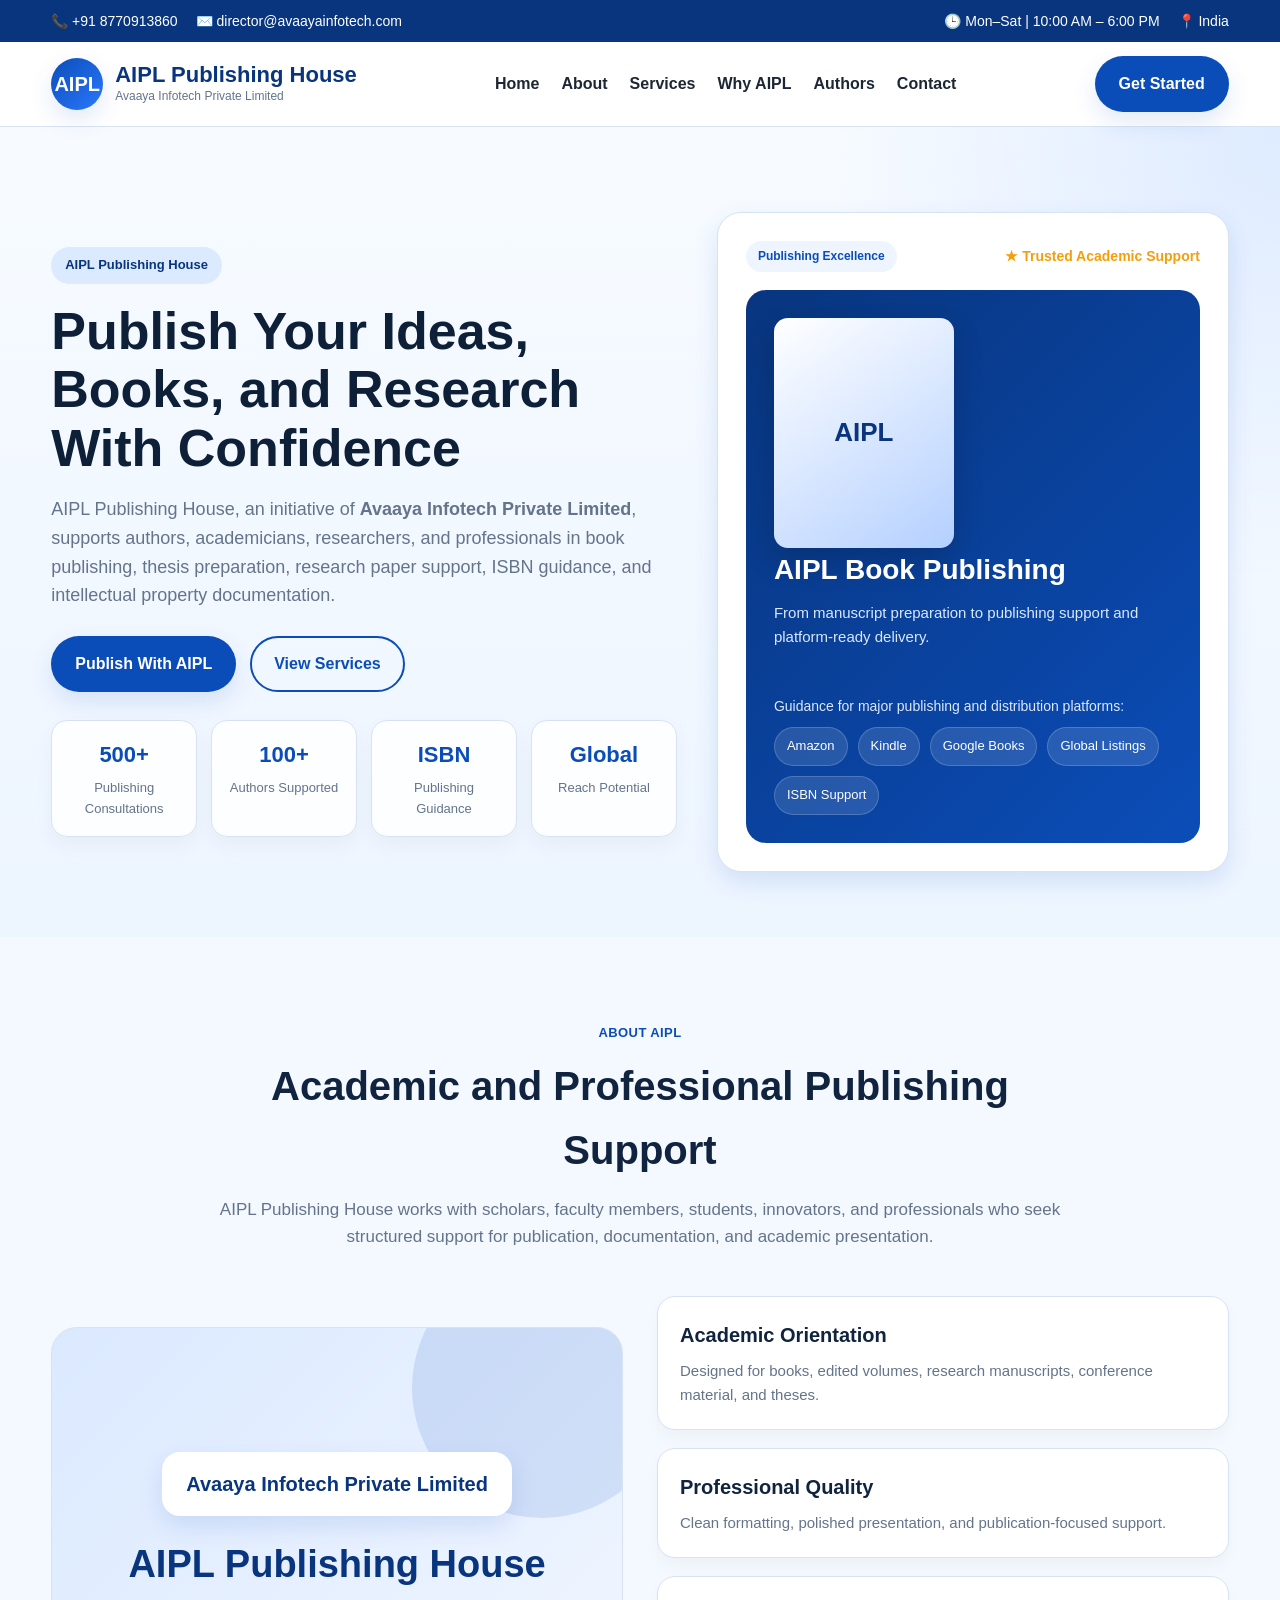
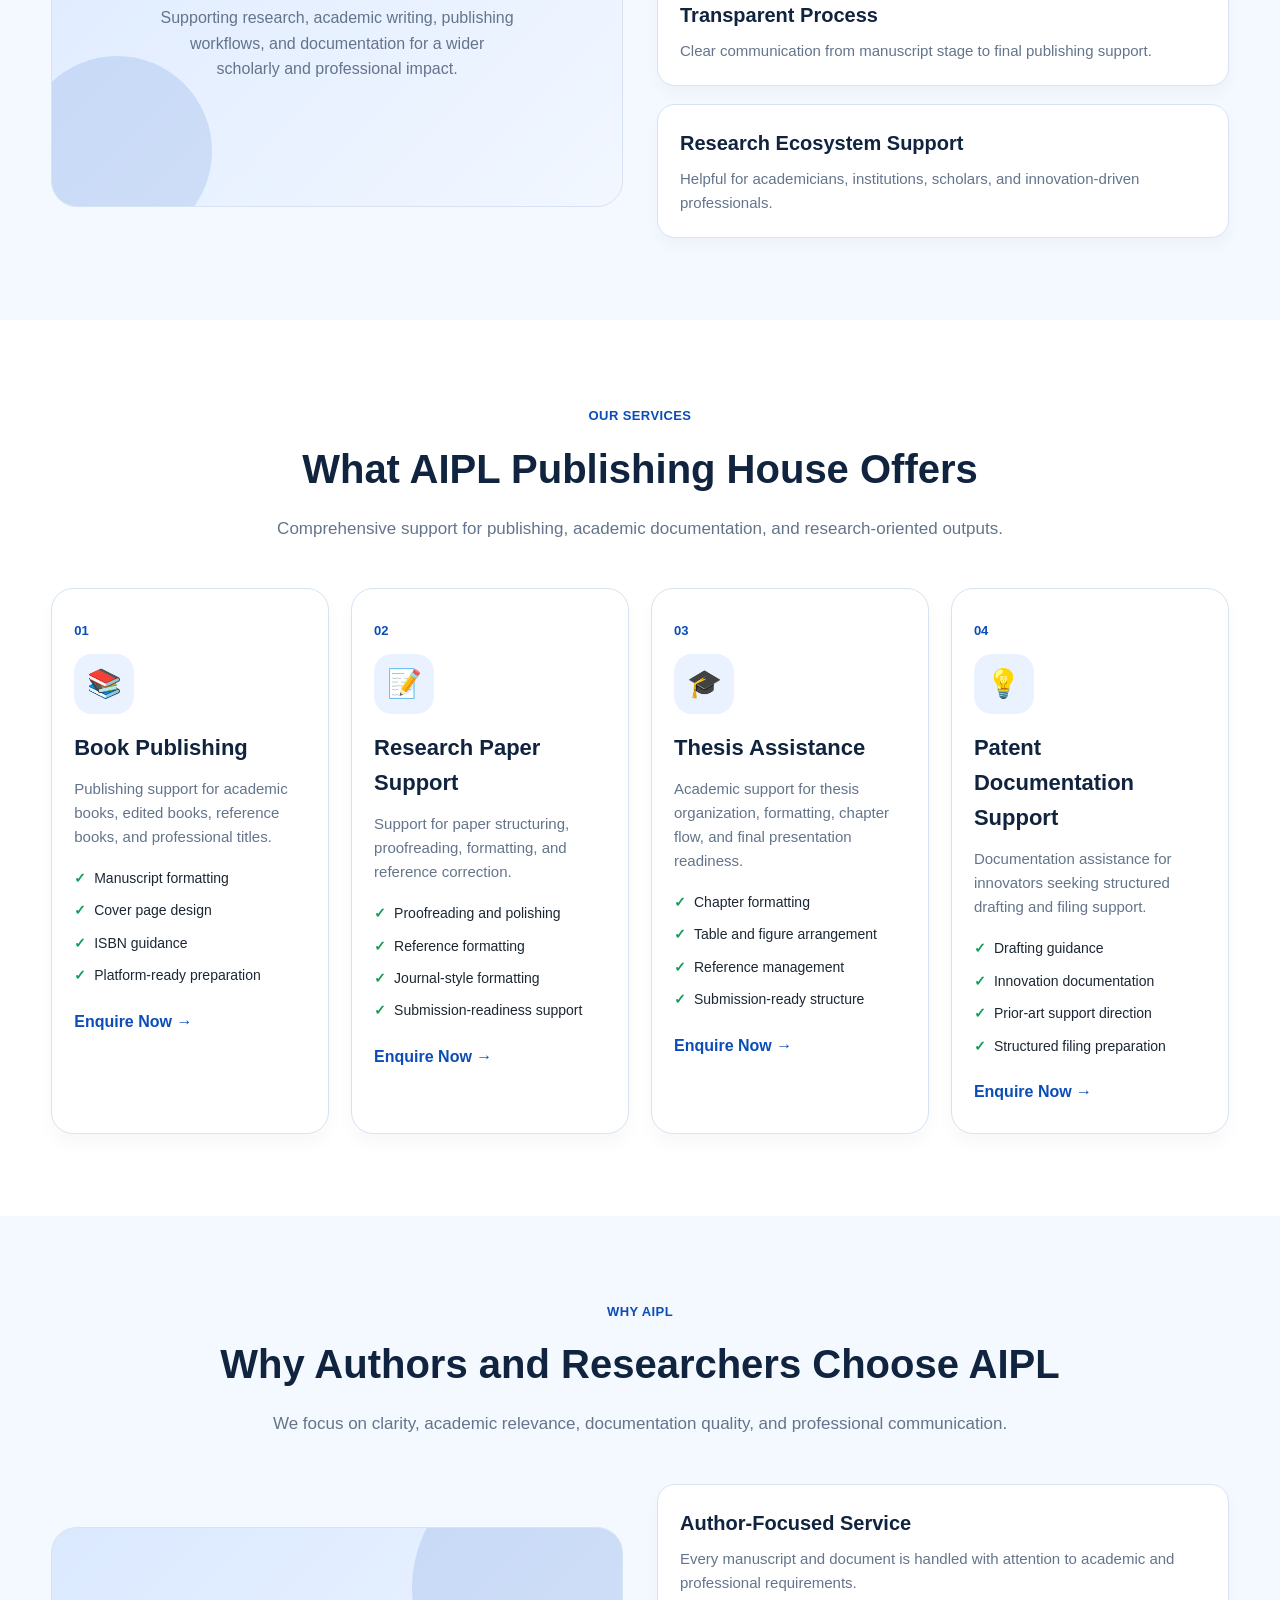
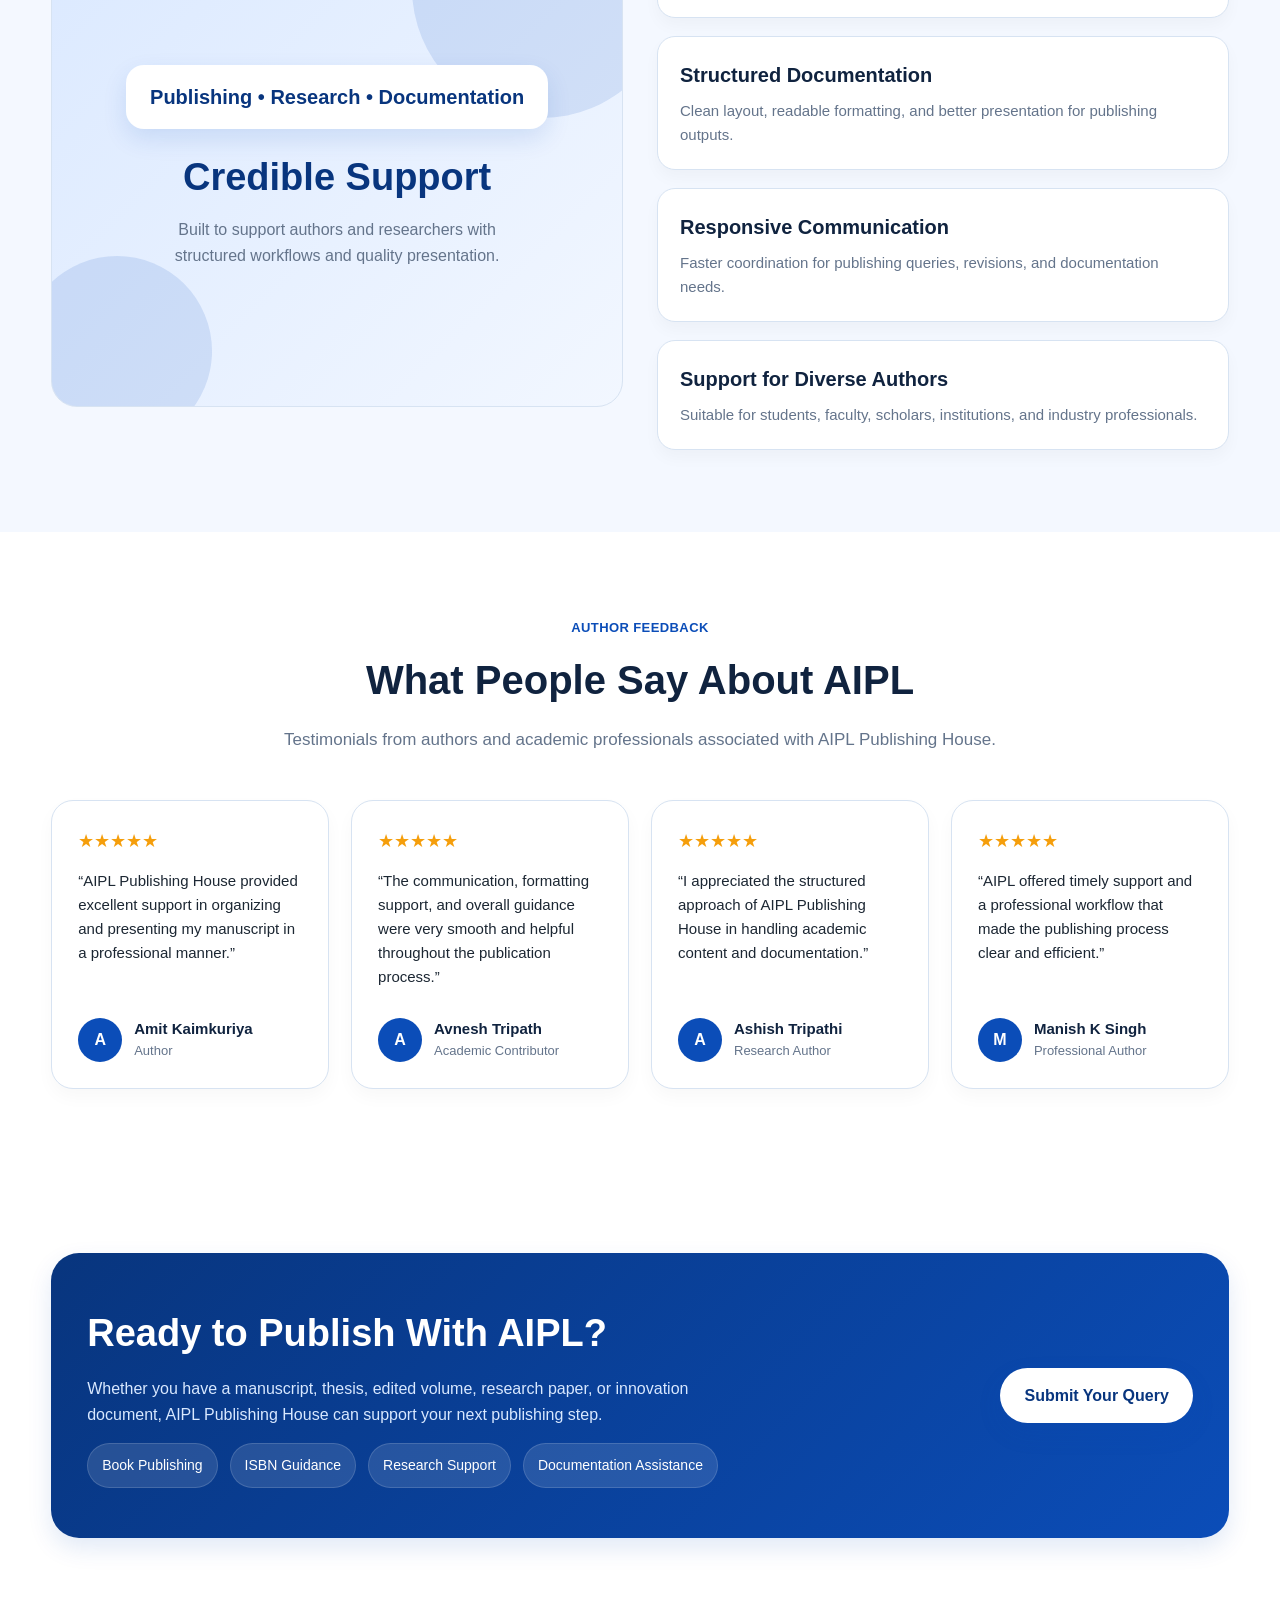
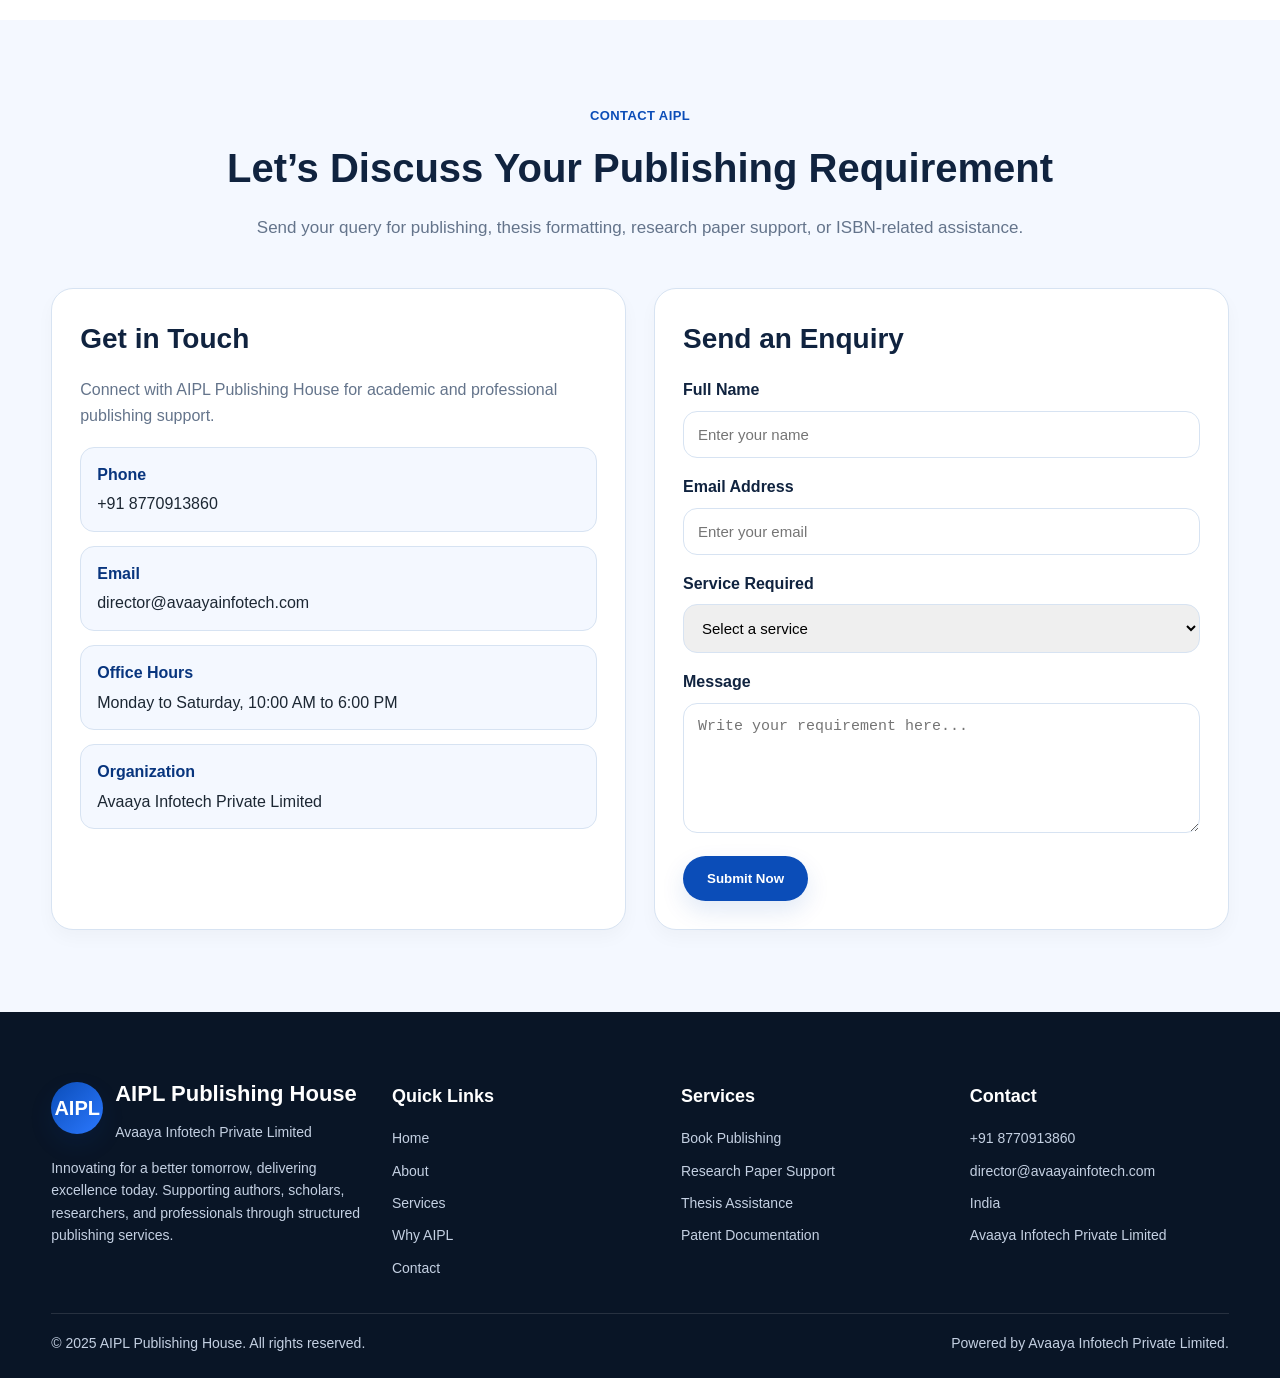
==== aipl/index.html @ 6aed9bee "Update index.html" ====
<!DOCTYPE html>
<html lang="en">
<head>
  <meta charset="UTF-8" />
  <meta name="viewport" content="width=device-width, initial-scale=1.0" />
  <title>AIPL Publishing House | Avaaya Infotech Private Limited</title>
  <meta name="description" content="AIPL Publishing House by Avaaya Infotech Private Limited - Book publishing, research paper support, thesis assistance, ISBN guidance, and patent documentation services." />
  <style>
    :root {
      --primary: #0b4db8;
      --primary-dark: #08357e;
      --secondary: #f4f8ff;
      --accent: #f7b500;
      --text: #1c2733;
      --muted: #64748b;
      --white: #ffffff;
      --border: #d7e3f2;
      --success: #0f9d58;
      --shadow: 0 10px 25px rgba(11, 77, 184, 0.12);
      --radius: 18px;
      --max-width: 1200px;
    }

    * {
      margin: 0;
      padding: 0;
      box-sizing: border-box;
    }

    html {
      scroll-behavior: smooth;
    }

    body {
      font-family: Arial, Helvetica, sans-serif;
      color: var(--text);
      background: #fff;
      line-height: 1.6;
    }

    a {
      text-decoration: none;
      color: inherit;
    }

    img {
      max-width: 100%;
      display: block;
    }

    .container {
      width: min(92%, var(--max-width));
      margin: 0 auto;
    }

    .topbar {
      background: var(--primary-dark);
      color: var(--white);
      font-size: 14px;
    }

    .topbar .container {
      display: flex;
      justify-content: space-between;
      align-items: center;
      gap: 16px;
      padding: 10px 0;
      flex-wrap: wrap;
    }

    .topbar-left,
    .topbar-right {
      display: flex;
      gap: 18px;
      flex-wrap: wrap;
      align-items: center;
    }

    .navbar {
      position: sticky;
      top: 0;
      z-index: 999;
      background: rgba(255,255,255,0.96);
      backdrop-filter: blur(8px);
      border-bottom: 1px solid var(--border);
    }

    .nav-wrap {
      display: flex;
      align-items: center;
      justify-content: space-between;
      padding: 14px 0;
      gap: 20px;
    }

    .logo {
      display: flex;
      align-items: center;
      gap: 12px;
      min-width: 260px;
    }

    .logo-badge {
      width: 52px;
      height: 52px;
      border-radius: 50%;
      display: grid;
      place-items: center;
      background: linear-gradient(135deg, var(--primary), #2b78ff);
      color: white;
      font-weight: 700;
      font-size: 20px;
      box-shadow: var(--shadow);
    }

    .logo-text h1 {
      font-size: 22px;
      line-height: 1.1;
      color: var(--primary-dark);
    }

    .logo-text p {
      font-size: 12px;
      color: var(--muted);
    }

    .nav-links {
      display: flex;
      gap: 22px;
      align-items: center;
      list-style: none;
    }

    .nav-links a {
      color: var(--text);
      font-weight: 600;
      transition: 0.25s ease;
    }

    .nav-links a:hover {
      color: var(--primary);
    }

    .btn {
      display: inline-block;
      padding: 13px 22px;
      border-radius: 999px;
      font-weight: 700;
      transition: 0.3s ease;
      border: 2px solid transparent;
      cursor: pointer;
    }

    .btn-primary {
      background: var(--primary);
      color: var(--white);
      box-shadow: var(--shadow);
    }

    .btn-primary:hover {
      background: var(--primary-dark);
      transform: translateY(-2px);
    }

    .btn-outline {
      border-color: var(--primary);
      color: var(--primary);
      background: transparent;
    }

    .btn-outline:hover {
      background: var(--primary);
      color: var(--white);
    }

    .menu-toggle {
      display: none;
      background: var(--primary);
      color: white;
      border: none;
      padding: 10px 14px;
      border-radius: 10px;
      cursor: pointer;
      font-size: 18px;
    }

    .hero {
      background:
        radial-gradient(circle at top right, rgba(43,120,255,0.12), transparent 30%),
        linear-gradient(180deg, #f7fbff 0%, #edf5ff 100%);
      padding: 85px 0 65px;
    }

    .hero-grid {
      display: grid;
      grid-template-columns: 1.1fr 0.9fr;
      gap: 40px;
      align-items: center;
    }

    .eyebrow {
      display: inline-block;
      background: #dceaff;
      color: var(--primary-dark);
      padding: 8px 14px;
      border-radius: 999px;
      font-size: 13px;
      font-weight: 700;
      margin-bottom: 18px;
    }

    .hero h2 {
      font-size: 52px;
      line-height: 1.12;
      margin-bottom: 18px;
      color: #0e1f38;
    }

    .hero p {
      font-size: 18px;
      color: var(--muted);
      margin-bottom: 26px;
      max-width: 680px;
    }

    .hero-actions {
      display: flex;
      gap: 14px;
      flex-wrap: wrap;
      margin-bottom: 28px;
    }

    .hero-mini-stats {
      display: grid;
      grid-template-columns: repeat(4, 1fr);
      gap: 14px;
      margin-top: 18px;
    }

    .mini-stat {
      background: rgba(255,255,255,0.9);
      border: 1px solid var(--border);
      border-radius: 16px;
      padding: 16px;
      text-align: center;
      box-shadow: 0 8px 20px rgba(0,0,0,0.04);
    }

    .mini-stat h3 {
      color: var(--primary);
      font-size: 22px;
      margin-bottom: 6px;
    }

    .mini-stat p {
      margin: 0;
      font-size: 13px;
      color: var(--muted);
    }

    .hero-card {
      background: white;
      border-radius: 24px;
      padding: 28px;
      box-shadow: var(--shadow);
      border: 1px solid var(--border);
    }

    .hero-card-top {
      display: flex;
      justify-content: space-between;
      align-items: center;
      margin-bottom: 18px;
      gap: 10px;
      flex-wrap: wrap;
    }

    .tag {
      background: #eef5ff;
      color: var(--primary);
      padding: 6px 12px;
      border-radius: 999px;
      font-size: 12px;
      font-weight: 700;
    }

    .rating {
      color: #f59e0b;
      font-weight: 700;
      font-size: 14px;
    }

    .book-showcase {
      background: linear-gradient(135deg, var(--primary-dark), var(--primary));
      border-radius: 20px;
      padding: 28px;
      color: white;
      min-height: 320px;
      display: flex;
      flex-direction: column;
      justify-content: space-between;
    }

    .book-cover {
      width: 180px;
      height: 230px;
      border-radius: 14px;
      background: linear-gradient(145deg, #ffffff, #b4d0ff);
      box-shadow: 0 14px 30px rgba(0,0,0,0.18);
      display: flex;
      align-items: center;
      justify-content: center;
      color: var(--primary-dark);
      font-size: 26px;
      font-weight: bold;
    }

    .distribution {
      margin-top: 20px;
    }

    .distribution p {
      color: #d9e8ff;
      margin-bottom: 10px;
      font-size: 14px;
    }

    .platforms {
      display: flex;
      gap: 10px;
      flex-wrap: wrap;
    }

    .platforms span {
      background: rgba(255,255,255,0.12);
      border: 1px solid rgba(255,255,255,0.18);
      padding: 8px 12px;
      border-radius: 999px;
      font-size: 13px;
    }

    .section {
      padding: 82px 0;
    }

    .section-light {
      background: var(--secondary);
    }

    .section-heading {
      text-align: center;
      max-width: 850px;
      margin: 0 auto 46px;
    }

    .section-heading span {
      display: inline-block;
      color: var(--primary);
      font-weight: 700;
      letter-spacing: 0.4px;
      margin-bottom: 10px;
      text-transform: uppercase;
      font-size: 13px;
    }

    .section-heading h2 {
      font-size: 40px;
      margin-bottom: 14px;
      color: #10233f;
    }

    .section-heading p {
      color: var(--muted);
      font-size: 17px;
    }

    .services-grid {
      display: grid;
      grid-template-columns: repeat(4, 1fr);
      gap: 22px;
    }

    .service-card {
      background: white;
      border: 1px solid var(--border);
      border-radius: 22px;
      padding: 28px 22px;
      transition: 0.3s ease;
      box-shadow: 0 10px 18px rgba(0, 0, 0, 0.03);
    }

    .service-card:hover {
      transform: translateY(-6px);
      box-shadow: var(--shadow);
    }

    .service-no {
      color: var(--primary);
      font-size: 13px;
      font-weight: 700;
      margin-bottom: 12px;
      display: inline-block;
    }

    .service-icon {
      width: 60px;
      height: 60px;
      border-radius: 18px;
      background: #eaf2ff;
      display: grid;
      place-items: center;
      font-size: 28px;
      margin-bottom: 16px;
    }

    .service-card h3 {
      font-size: 22px;
      margin-bottom: 12px;
      color: #10233f;
    }

    .service-card p {
      color: var(--muted);
      font-size: 15px;
      margin-bottom: 18px;
    }

    .service-list {
      list-style: none;
      margin-bottom: 22px;
    }

    .service-list li {
      padding-left: 20px;
      position: relative;
      margin-bottom: 10px;
      color: var(--text);
      font-size: 14px;
    }

    .service-list li::before {
      content: "✓";
      position: absolute;
      left: 0;
      color: var(--success);
      font-weight: 700;
    }

    .learn-link {
      color: var(--primary);
      font-weight: 700;
    }

    .why-grid {
      display: grid;
      grid-template-columns: 1fr 1fr;
      gap: 34px;
      align-items: center;
    }

    .image-panel {
      background: linear-gradient(135deg, #dbe9ff, #f2f7ff);
      border-radius: 26px;
      min-height: 480px;
      position: relative;
      overflow: hidden;
      border: 1px solid var(--border);
    }

    .image-panel::before,
    .image-panel::after {
      content: "";
      position: absolute;
      border-radius: 50%;
      background: rgba(11, 77, 184, 0.12);
    }

    .image-panel::before {
      width: 260px;
      height: 260px;
      top: -70px;
      right: -50px;
    }

    .image-panel::after {
      width: 190px;
      height: 190px;
      bottom: -40px;
      left: -30px;
    }

    .image-panel-content {
      position: absolute;
      inset: 0;
      display: flex;
      flex-direction: column;
      justify-content: center;
      align-items: center;
      padding: 40px;
      text-align: center;
    }

    .image-panel-content .badge-big {
      background: white;
      padding: 16px 24px;
      border-radius: 18px;
      box-shadow: var(--shadow);
      margin-bottom: 18px;
      color: var(--primary-dark);
      font-weight: 700;
      font-size: 20px;
    }

    .image-panel-content h3 {
      font-size: 38px;
      color: var(--primary-dark);
      margin-bottom: 10px;
    }

    .image-panel-content p {
      color: var(--muted);
      max-width: 360px;
    }

    .why-points {
      display: grid;
      gap: 18px;
    }

    .why-item {
      background: white;
      border-radius: 18px;
      border: 1px solid var(--border);
      padding: 22px;
      box-shadow: 0 8px 16px rgba(0,0,0,0.03);
    }

    .why-item h4 {
      font-size: 20px;
      margin-bottom: 8px;
      color: #10233f;
    }

    .why-item p {
      color: var(--muted);
      font-size: 15px;
    }

    .testimonials-grid {
      display: grid;
      grid-template-columns: repeat(4, 1fr);
      gap: 22px;
    }

    .testimonial {
      background: white;
      border-radius: 22px;
      border: 1px solid var(--border);
      padding: 26px;
      box-shadow: 0 8px 18px rgba(0,0,0,0.03);
    }

    .stars {
      color: #f59e0b;
      font-size: 18px;
      margin-bottom: 14px;
    }

    .testimonial blockquote {
      font-size: 15px;
      color: var(--text);
      margin-bottom: 18px;
      min-height: 130px;
    }

    .author {
      display: flex;
      align-items: center;
      gap: 12px;
    }

    .author-badge {
      width: 44px;
      height: 44px;
      border-radius: 50%;
      background: var(--primary);
      color: white;
      display: grid;
      place-items: center;
      font-weight: 700;
    }

    .author-info h5 {
      font-size: 15px;
      color: #10233f;
    }

    .author-info p {
      font-size: 13px;
      color: var(--muted);
    }

    .cta {
      background: linear-gradient(135deg, var(--primary-dark), var(--primary));
      color: white;
      border-radius: 28px;
      padding: 50px 36px;
      display: flex;
      justify-content: space-between;
      align-items: center;
      gap: 28px;
      flex-wrap: wrap;
      box-shadow: var(--shadow);
    }

    .cta h2 {
      font-size: 38px;
      margin-bottom: 12px;
    }

    .cta p {
      color: #d8e8ff;
      max-width: 680px;
    }

    .cta-checks {
      margin-top: 16px;
      display: flex;
      flex-wrap: wrap;
      gap: 12px;
    }

    .cta-checks span {
      background: rgba(255,255,255,0.12);
      padding: 10px 14px;
      border-radius: 999px;
      border: 1px solid rgba(255,255,255,0.14);
      font-size: 14px;
    }

    .cta .btn-primary {
      background: white;
      color: var(--primary-dark);
    }

    .cta .btn-primary:hover {
      background: #eff5ff;
    }

    .contact-grid {
      display: grid;
      grid-template-columns: 1fr 1fr;
      gap: 28px;
    }

    .contact-card,
    .contact-form {
      background: white;
      border: 1px solid var(--border);
      border-radius: 22px;
      padding: 28px;
      box-shadow: 0 8px 18px rgba(0,0,0,0.03);
    }

    .contact-card h3,
    .contact-form h3 {
      margin-bottom: 16px;
      color: #10233f;
      font-size: 28px;
    }

    .contact-card p {
      color: var(--muted);
      margin-bottom: 18px;
    }

    .contact-list {
      list-style: none;
      display: grid;
      gap: 14px;
    }

    .contact-list li {
      background: var(--secondary);
      border-radius: 14px;
      padding: 14px 16px;
      border: 1px solid var(--border);
    }

    .contact-list strong {
      display: block;
      color: var(--primary-dark);
      margin-bottom: 4px;
    }

    .form-group {
      margin-bottom: 16px;
    }

    .form-group label {
      display: block;
      font-weight: 700;
      margin-bottom: 8px;
      color: #10233f;
    }

    .form-group input,
    .form-group textarea,
    .form-group select {
      width: 100%;
      padding: 14px 14px;
      border-radius: 14px;
      border: 1px solid var(--border);
      font-size: 15px;
      outline: none;
    }

    .form-group input:focus,
    .form-group textarea:focus,
    .form-group select:focus {
      border-color: var(--primary);
      box-shadow: 0 0 0 4px rgba(11,77,184,0.08);
    }

    .form-group textarea {
      min-height: 130px;
      resize: vertical;
    }

    .footer {
      background: #091526;
      color: white;
      padding: 70px 0 24px;
    }

    .footer-grid {
      display: grid;
      grid-template-columns: 1.2fr 1fr 1fr 1fr;
      gap: 30px;
      margin-bottom: 34px;
    }

    .footer h4 {
      margin-bottom: 16px;
      font-size: 18px;
    }

    .footer p,
    .footer li,
    .footer a {
      color: #c4d0e2;
      font-size: 14px;
    }

    .footer ul {
      list-style: none;
      display: grid;
      gap: 10px;
    }

    .footer-brand p {
      margin-top: 14px;
      max-width: 360px;
    }

    .footer-bottom {
      border-top: 1px solid rgba(255,255,255,0.12);
      padding-top: 18px;
      display: flex;
      justify-content: space-between;
      gap: 14px;
      flex-wrap: wrap;
      color: #c4d0e2;
      font-size: 14px;
    }

    @media (max-width: 1100px) {
      .services-grid,
      .testimonials-grid {
        grid-template-columns: repeat(2, 1fr);
      }

      .hero-grid,
      .why-grid,
      .contact-grid,
      .footer-grid {
        grid-template-columns: 1fr;
      }

      .hero h2 {
        font-size: 42px;
      }
    }

    @media (max-width: 850px) {
      .nav-links {
        position: absolute;
        top: 78px;
        left: 0;
        width: 100%;
        background: white;
        border-bottom: 1px solid var(--border);
        flex-direction: column;
        padding: 20px;
        display: none;
      }

      .nav-links.active {
        display: flex;
      }

      .menu-toggle {
        display: block;
      }

      .nav-cta {
        display: none;
      }

      .hero-mini-stats {
        grid-template-columns: repeat(2, 1fr);
      }

      .section-heading h2 {
        font-size: 32px;
      }

      .cta h2 {
        font-size: 30px;
      }
    }

    @media (max-width: 600px) {
      .services-grid,
      .testimonials-grid {
        grid-template-columns: 1fr;
      }

      .hero {
        padding: 60px 0 40px;
      }

      .hero h2 {
        font-size: 34px;
      }

      .hero p {
        font-size: 16px;
      }

      .hero-mini-stats {
        grid-template-columns: 1fr;
      }

      .topbar .container {
        flex-direction: column;
        align-items: flex-start;
      }
    }
  </style>
</head>
<body>

  <div class="topbar">
    <div class="container">
      <div class="topbar-left">
        <span>📞 +91 8770913860</span>
        <span>✉️ director@avaayainfotech.com</span>
      </div>
      <div class="topbar-right">
        <span>🕒 Mon–Sat | 10:00 AM – 6:00 PM</span>
        <span>📍 India</span>
      </div>
    </div>
  </div>

  <header class="navbar">
    <div class="container nav-wrap">
      <a href="#" class="logo">
        <div class="logo-badge">AIPL</div>
        <div class="logo-text">
          <h1>AIPL Publishing House</h1>
          <p>Avaaya Infotech Private Limited</p>
        </div>
      </a>

      <button class="menu-toggle" id="menuToggle">☰</button>

      <nav>
        <ul class="nav-links" id="navLinks">
          <li><a href="#home">Home</a></li>
          <li><a href="#about">About</a></li>
          <li><a href="#services">Services</a></li>
          <li><a href="#why-us">Why AIPL</a></li>
          <li><a href="#testimonials">Authors</a></li>
          <li><a href="#contact">Contact</a></li>
        </ul>
      </nav>

      <div class="nav-cta">
        <a href="#contact" class="btn btn-primary">Get Started</a>
      </div>
    </div>
  </header>

  <section class="hero" id="home">
    <div class="container hero-grid">
      <div>
        <span class="eyebrow">AIPL Publishing House</span>
        <h2>Publish Your Ideas, Books, and Research With Confidence</h2>
        <p>
          AIPL Publishing House, an initiative of <strong>Avaaya Infotech Private Limited</strong>,
          supports authors, academicians, researchers, and professionals in book publishing,
          thesis preparation, research paper support, ISBN guidance, and intellectual property documentation.
        </p>

        <div class="hero-actions">
          <a href="#contact" class="btn btn-primary">Publish With AIPL</a>
          <a href="#services" class="btn btn-outline">View Services</a>
        </div>

        <div class="hero-mini-stats">
          <div class="mini-stat">
            <h3>500+</h3>
            <p>Publishing Consultations</p>
          </div>
          <div class="mini-stat">
            <h3>100+</h3>
            <p>Authors Supported</p>
          </div>
          <div class="mini-stat">
            <h3>ISBN</h3>
            <p>Publishing Guidance</p>
          </div>
          <div class="mini-stat">
            <h3>Global</h3>
            <p>Reach Potential</p>
          </div>
        </div>
      </div>

      <div class="hero-card">
        <div class="hero-card-top">
          <span class="tag">Publishing Excellence</span>
          <span class="rating">★ Trusted Academic Support</span>
        </div>

        <div class="book-showcase">
          <div class="book-cover">AIPL</div>
          <div>
            <h3 style="font-size: 28px; margin-bottom: 8px;">AIPL Book Publishing</h3>
            <p style="color:#d8e8ff; font-size: 15px;">
              From manuscript preparation to publishing support and platform-ready delivery.
            </p>
          </div>

          <div class="distribution">
            <p>Guidance for major publishing and distribution platforms:</p>
            <div class="platforms">
              <span>Amazon</span>
              <span>Kindle</span>
              <span>Google Books</span>
              <span>Global Listings</span>
              <span>ISBN Support</span>
            </div>
          </div>
        </div>
      </div>
    </div>
  </section>

  <section class="section section-light" id="about">
    <div class="container">
      <div class="section-heading">
        <span>About AIPL</span>
        <h2>Academic and Professional Publishing Support</h2>
        <p>
          AIPL Publishing House works with scholars, faculty members, students, innovators,
          and professionals who seek structured support for publication, documentation,
          and academic presentation.
        </p>
      </div>

      <div class="why-grid">
        <div class="image-panel">
          <div class="image-panel-content">
            <div class="badge-big">Avaaya Infotech Private Limited</div>
            <h3>AIPL Publishing House</h3>
            <p>
              Supporting research, academic writing, publishing workflows, and documentation
              for a wider scholarly and professional impact.
            </p>
          </div>
        </div>

        <div class="why-points">
          <div class="why-item">
            <h4>Academic Orientation</h4>
            <p>
              Designed for books, edited volumes, research manuscripts, conference material, and theses.
            </p>
          </div>

          <div class="why-item">
            <h4>Professional Quality</h4>
            <p>
              Clean formatting, polished presentation, and publication-focused support.
            </p>
          </div>

          <div class="why-item">
            <h4>Transparent Process</h4>
            <p>
              Clear communication from manuscript stage to final publishing support.
            </p>
          </div>

          <div class="why-item">
            <h4>Research Ecosystem Support</h4>
            <p>
              Helpful for academicians, institutions, scholars, and innovation-driven professionals.
            </p>
          </div>
        </div>
      </div>
    </div>
  </section>

  <section class="section" id="services">
    <div class="container">
      <div class="section-heading">
        <span>Our Services</span>
        <h2>What AIPL Publishing House Offers</h2>
        <p>
          Comprehensive support for publishing, academic documentation, and research-oriented outputs.
        </p>
      </div>

      <div class="services-grid">
        <div class="service-card">
          <span class="service-no">01</span>
          <div class="service-icon">📚</div>
          <h3>Book Publishing</h3>
          <p>
            Publishing support for academic books, edited books, reference books, and professional titles.
          </p>
          <ul class="service-list">
            <li>Manuscript formatting</li>
            <li>Cover page design</li>
            <li>ISBN guidance</li>
            <li>Platform-ready preparation</li>
          </ul>
          <a href="#contact" class="learn-link">Enquire Now →</a>
        </div>

        <div class="service-card">
          <span class="service-no">02</span>
          <div class="service-icon">📝</div>
          <h3>Research Paper Support</h3>
          <p>
            Support for paper structuring, proofreading, formatting, and reference correction.
          </p>
          <ul class="service-list">
            <li>Proofreading and polishing</li>
            <li>Reference formatting</li>
            <li>Journal-style formatting</li>
            <li>Submission-readiness support</li>
          </ul>
          <a href="#contact" class="learn-link">Enquire Now →</a>
        </div>

        <div class="service-card">
          <span class="service-no">03</span>
          <div class="service-icon">🎓</div>
          <h3>Thesis Assistance</h3>
          <p>
            Academic support for thesis organization, formatting, chapter flow, and final presentation readiness.
          </p>
          <ul class="service-list">
            <li>Chapter formatting</li>
            <li>Table and figure arrangement</li>
            <li>Reference management</li>
            <li>Submission-ready structure</li>
          </ul>
          <a href="#contact" class="learn-link">Enquire Now →</a>
        </div>

        <div class="service-card">
          <span class="service-no">04</span>
          <div class="service-icon">💡</div>
          <h3>Patent Documentation Support</h3>
          <p>
            Documentation assistance for innovators seeking structured drafting and filing support.
          </p>
          <ul class="service-list">
            <li>Drafting guidance</li>
            <li>Innovation documentation</li>
            <li>Prior-art support direction</li>
            <li>Structured filing preparation</li>
          </ul>
          <a href="#contact" class="learn-link">Enquire Now →</a>
        </div>
      </div>
    </div>
  </section>

  <section class="section section-light" id="why-us">
    <div class="container">
      <div class="section-heading">
        <span>Why AIPL</span>
        <h2>Why Authors and Researchers Choose AIPL</h2>
        <p>
          We focus on clarity, academic relevance, documentation quality, and professional communication.
        </p>
      </div>

      <div class="why-grid">
        <div class="image-panel">
          <div class="image-panel-content">
            <div class="badge-big">Publishing • Research • Documentation</div>
            <h3>Credible Support</h3>
            <p>
              Built to support authors and researchers with structured workflows and quality presentation.
            </p>
          </div>
        </div>

        <div class="why-points">
          <div class="why-item">
            <h4>Author-Focused Service</h4>
            <p>
              Every manuscript and document is handled with attention to academic and professional requirements.
            </p>
          </div>

          <div class="why-item">
            <h4>Structured Documentation</h4>
            <p>
              Clean layout, readable formatting, and better presentation for publishing outputs.
            </p>
          </div>

          <div class="why-item">
            <h4>Responsive Communication</h4>
            <p>
              Faster coordination for publishing queries, revisions, and documentation needs.
            </p>
          </div>

          <div class="why-item">
            <h4>Support for Diverse Authors</h4>
            <p>
              Suitable for students, faculty, scholars, institutions, and industry professionals.
            </p>
          </div>
        </div>
      </div>
    </div>
  </section>

  <section class="section" id="testimonials">
    <div class="container">
      <div class="section-heading">
        <span>Author Feedback</span>
        <h2>What People Say About AIPL</h2>
        <p>
          Testimonials from authors and academic professionals associated with AIPL Publishing House.
        </p>
      </div>

      <div class="testimonials-grid">
        <div class="testimonial">
          <div class="stars">★★★★★</div>
          <blockquote>
            “AIPL Publishing House provided excellent support in organizing and presenting my manuscript in a professional manner.”
          </blockquote>
          <div class="author">
            <div class="author-badge">A</div>
            <div class="author-info">
              <h5>Amit Kaimkuriya</h5>
              <p>Author</p>
            </div>
          </div>
        </div>

        <div class="testimonial">
          <div class="stars">★★★★★</div>
          <blockquote>
            “The communication, formatting support, and overall guidance were very smooth and helpful throughout the publication process.”
          </blockquote>
          <div class="author">
            <div class="author-badge">A</div>
            <div class="author-info">
              <h5>Avnesh Tripath</h5>
              <p>Academic Contributor</p>
            </div>
          </div>
        </div>

        <div class="testimonial">
          <div class="stars">★★★★★</div>
          <blockquote>
            “I appreciated the structured approach of AIPL Publishing House in handling academic content and documentation.”
          </blockquote>
          <div class="author">
            <div class="author-badge">A</div>
            <div class="author-info">
              <h5>Ashish Tripathi</h5>
              <p>Research Author</p>
            </div>
          </div>
        </div>

        <div class="testimonial">
          <div class="stars">★★★★★</div>
          <blockquote>
            “AIPL offered timely support and a professional workflow that made the publishing process clear and efficient.”
          </blockquote>
          <div class="author">
            <div class="author-badge">M</div>
            <div class="author-info">
              <h5>Manish K Singh</h5>
              <p>Professional Author</p>
            </div>
          </div>
        </div>
      </div>
    </div>
  </section>

  <section class="section">
    <div class="container">
      <div class="cta">
        <div>
          <h2>Ready to Publish With AIPL?</h2>
          <p>
            Whether you have a manuscript, thesis, edited volume, research paper, or innovation document,
            AIPL Publishing House can support your next publishing step.
          </p>
          <div class="cta-checks">
            <span>Book Publishing</span>
            <span>ISBN Guidance</span>
            <span>Research Support</span>
            <span>Documentation Assistance</span>
          </div>
        </div>
        <div>
          <a href="#contact" class="btn btn-primary">Submit Your Query</a>
        </div>
      </div>
    </div>
  </section>

  <section class="section section-light" id="contact">
    <div class="container">
      <div class="section-heading">
        <span>Contact AIPL</span>
        <h2>Let’s Discuss Your Publishing Requirement</h2>
        <p>
          Send your query for publishing, thesis formatting, research paper support, or ISBN-related assistance.
        </p>
      </div>

      <div class="contact-grid">
        <div class="contact-card">
          <h3>Get in Touch</h3>
          <p>
            Connect with AIPL Publishing House for academic and professional publishing support.
          </p>

          <ul class="contact-list">
            <li>
              <strong>Phone</strong>
              +91 8770913860
            </li>
            <li>
              <strong>Email</strong>
              director@avaayainfotech.com
            </li>
            <li>
              <strong>Office Hours</strong>
              Monday to Saturday, 10:00 AM to 6:00 PM
            </li>
            <li>
              <strong>Organization</strong>
              Avaaya Infotech Private Limited
            </li>
          </ul>
        </div>

        <form class="contact-form" action="https://formsubmit.co/avaayainfotechprivatelimited@gmail.com" method="POST">
          <input type="hidden" name="_subject" value="New AIPL Enquiry">
<input type="hidden" name="_captcha" value="false">
<input type="hidden" name="_template" value="table">
          <h3>Send an Enquiry</h3>

          <div class="form-group">
            <label for="name">Full Name</label>
            <input type="text" id="name" name="name" placeholder="Enter your name" required />
          </div>

          <div class="form-group">
            <label for="email">Email Address</label>
           <input type="email" id="email" name="email" placeholder="Enter your email" required />
          </div>

          <div class="form-group">
            <label for="service">Service Required</label>
           <select id="service" name="service" required>
              <option value="">Select a service</option>
              <option>Book Publishing</option>
              <option>Research Paper Support</option>
              <option>Thesis Assistance</option>
              <option>Patent Documentation Support</option>
              <option>ISBN Guidance</option>
            </select>
          </div>

          <div class="form-group">
            <label for="message">Message</label>
           <textarea id="message" name="message" placeholder="Write your requirement here..." required></textarea>
          </div>

          <button type="submit" class="btn btn-primary">Submit Now</button>
        </form>
      </div>
    </div>
  </section>

  <footer class="footer">
    <div class="container">
      <div class="footer-grid">
        <div class="footer-brand">
          <div class="logo" style="align-items:flex-start;">
            <div class="logo-badge">AIPL</div>
            <div class="logo-text">
              <h1 style="color:white;">AIPL Publishing House</h1>
              <p style="color:#c4d0e2;">Avaaya Infotech Private Limited</p>
            </div>
          </div>
          <p>
            Innovating for a better tomorrow, delivering excellence today.
            Supporting authors, scholars, researchers, and professionals through structured publishing services.
          </p>
        </div>

        <div>
          <h4>Quick Links</h4>
          <ul>
            <li><a href="#home">Home</a></li>
            <li><a href="#about">About</a></li>
            <li><a href="#services">Services</a></li>
            <li><a href="#why-us">Why AIPL</a></li>
            <li><a href="#contact">Contact</a></li>
          </ul>
        </div>

        <div>
          <h4>Services</h4>
          <ul>
            <li><a href="#services">Book Publishing</a></li>
            <li><a href="#services">Research Paper Support</a></li>
            <li><a href="#services">Thesis Assistance</a></li>
            <li><a href="#services">Patent Documentation</a></li>
          </ul>
        </div>

        <div>
          <h4>Contact</h4>
          <ul>
            <li>+91 8770913860</li>
            <li>director@avaayainfotech.com</li>
            <li>India</li>
            <li>Avaaya Infotech Private Limited</li>
          </ul>
        </div>
      </div>

      <div class="footer-bottom">
        <span>© 2025 AIPL Publishing House. All rights reserved.</span>
        <span>Powered by Avaaya Infotech Private Limited.</span>
      </div>
    </div>
  </footer>

  <script>
    const menuToggle = document.getElementById("menuToggle");
    const navLinks = document.getElementById("navLinks");

    menuToggle.addEventListener("click", function () {
      navLinks.classList.toggle("active");
    });

    document.querySelectorAll(".nav-links a").forEach(link => {
      link.addEventListener("click", () => navLinks.classList.remove("active"));
    });
  </script>
</body>
</html>
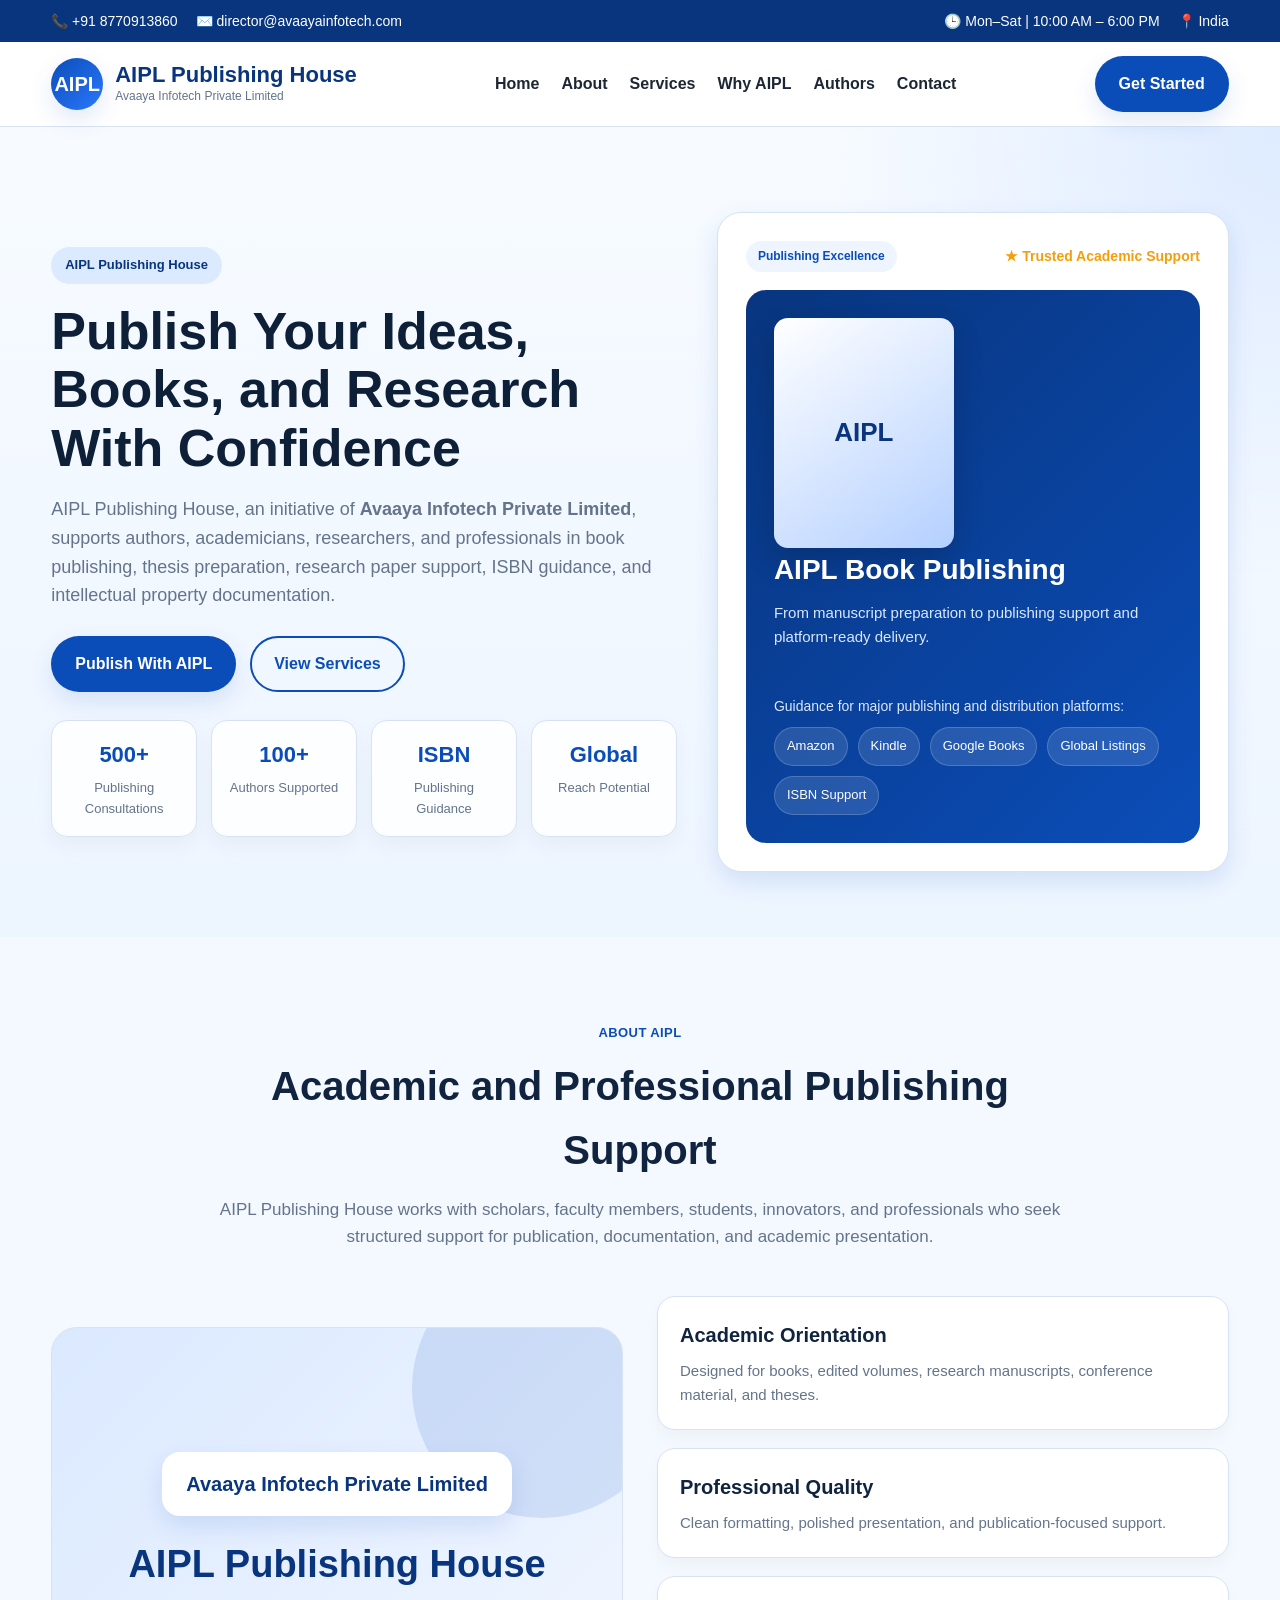
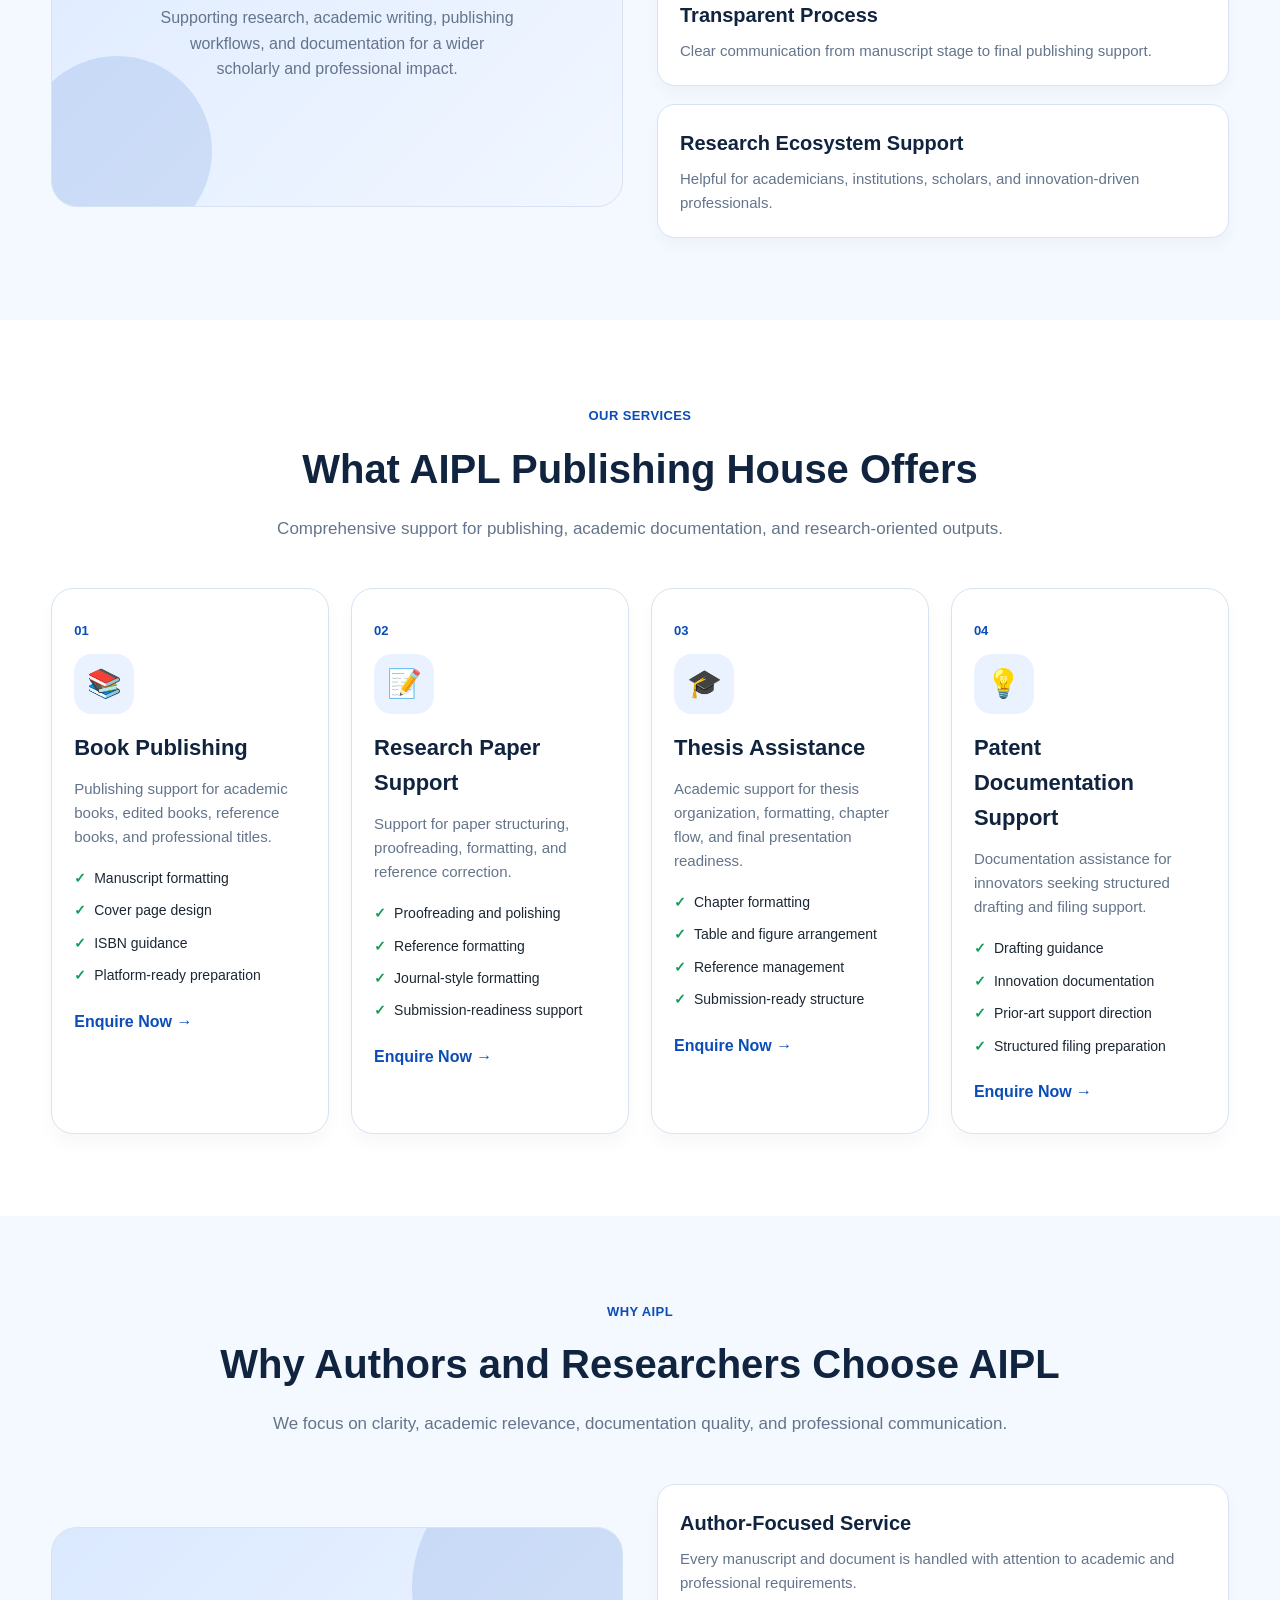
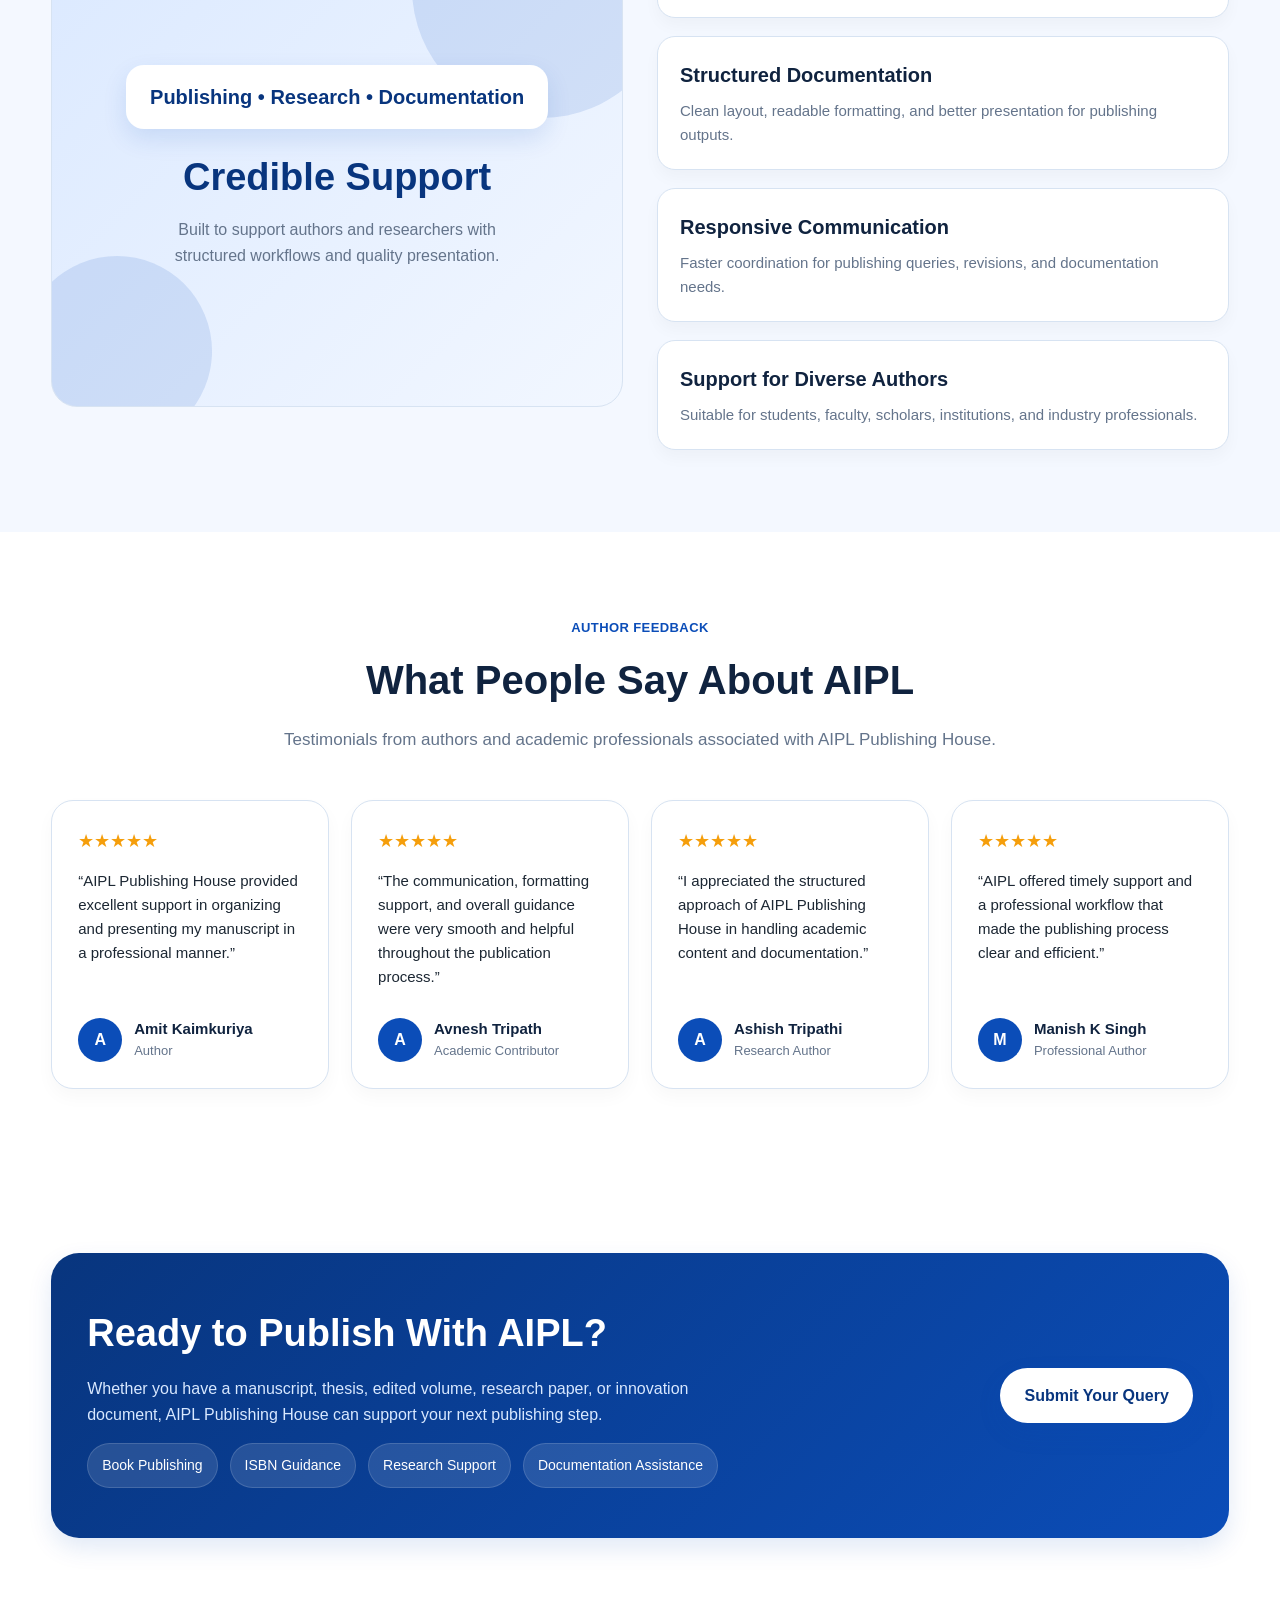
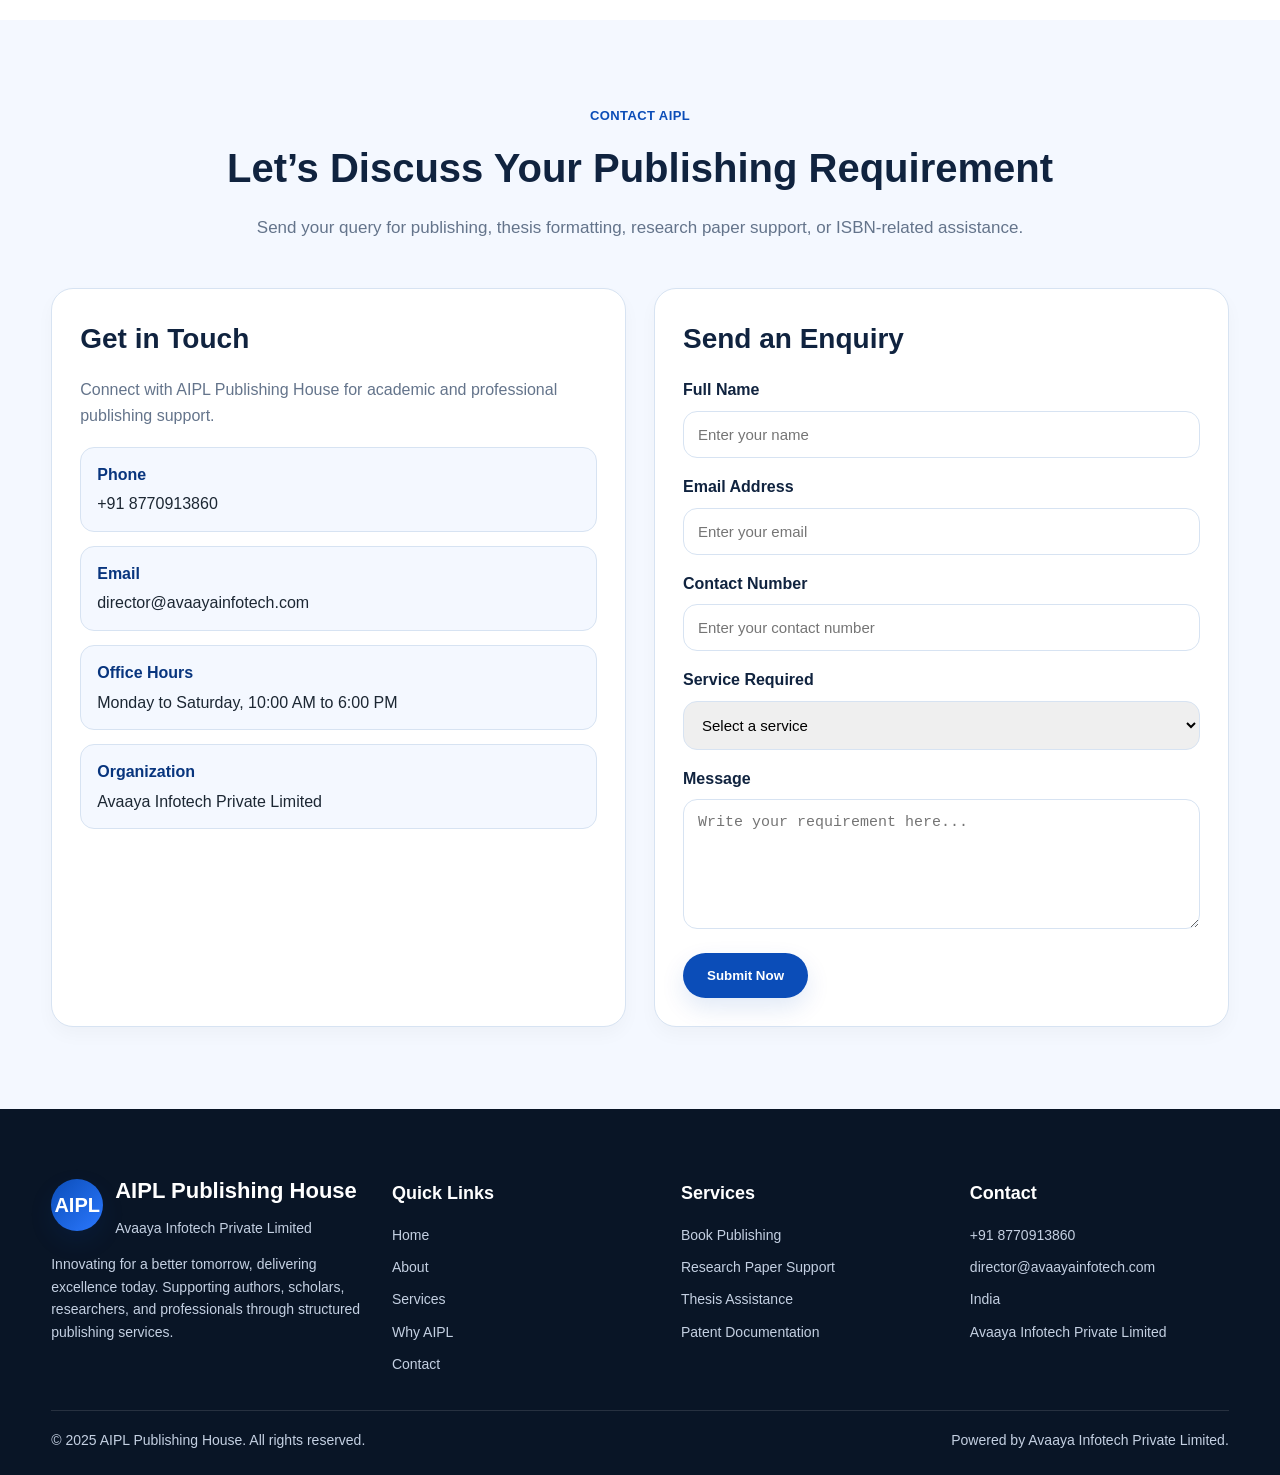
==== commit 089edcbf: "Update index.html" ====
--- a/aipl/index.html
+++ b/aipl/index.html
@@ -1303,7 +1303,10 @@
             <label for="email">Email Address</label>
            <input type="email" id="email" name="email" placeholder="Enter your email" required />
           </div>
-
+          <div class="form-group">
+  <label for="phone">Contact Number</label>
+  <input type="tel" id="phone" name="phone" placeholder="Enter your contact number" required />
+</div>
           <div class="form-group">
             <label for="service">Service Required</label>
            <select id="service" name="service" required>
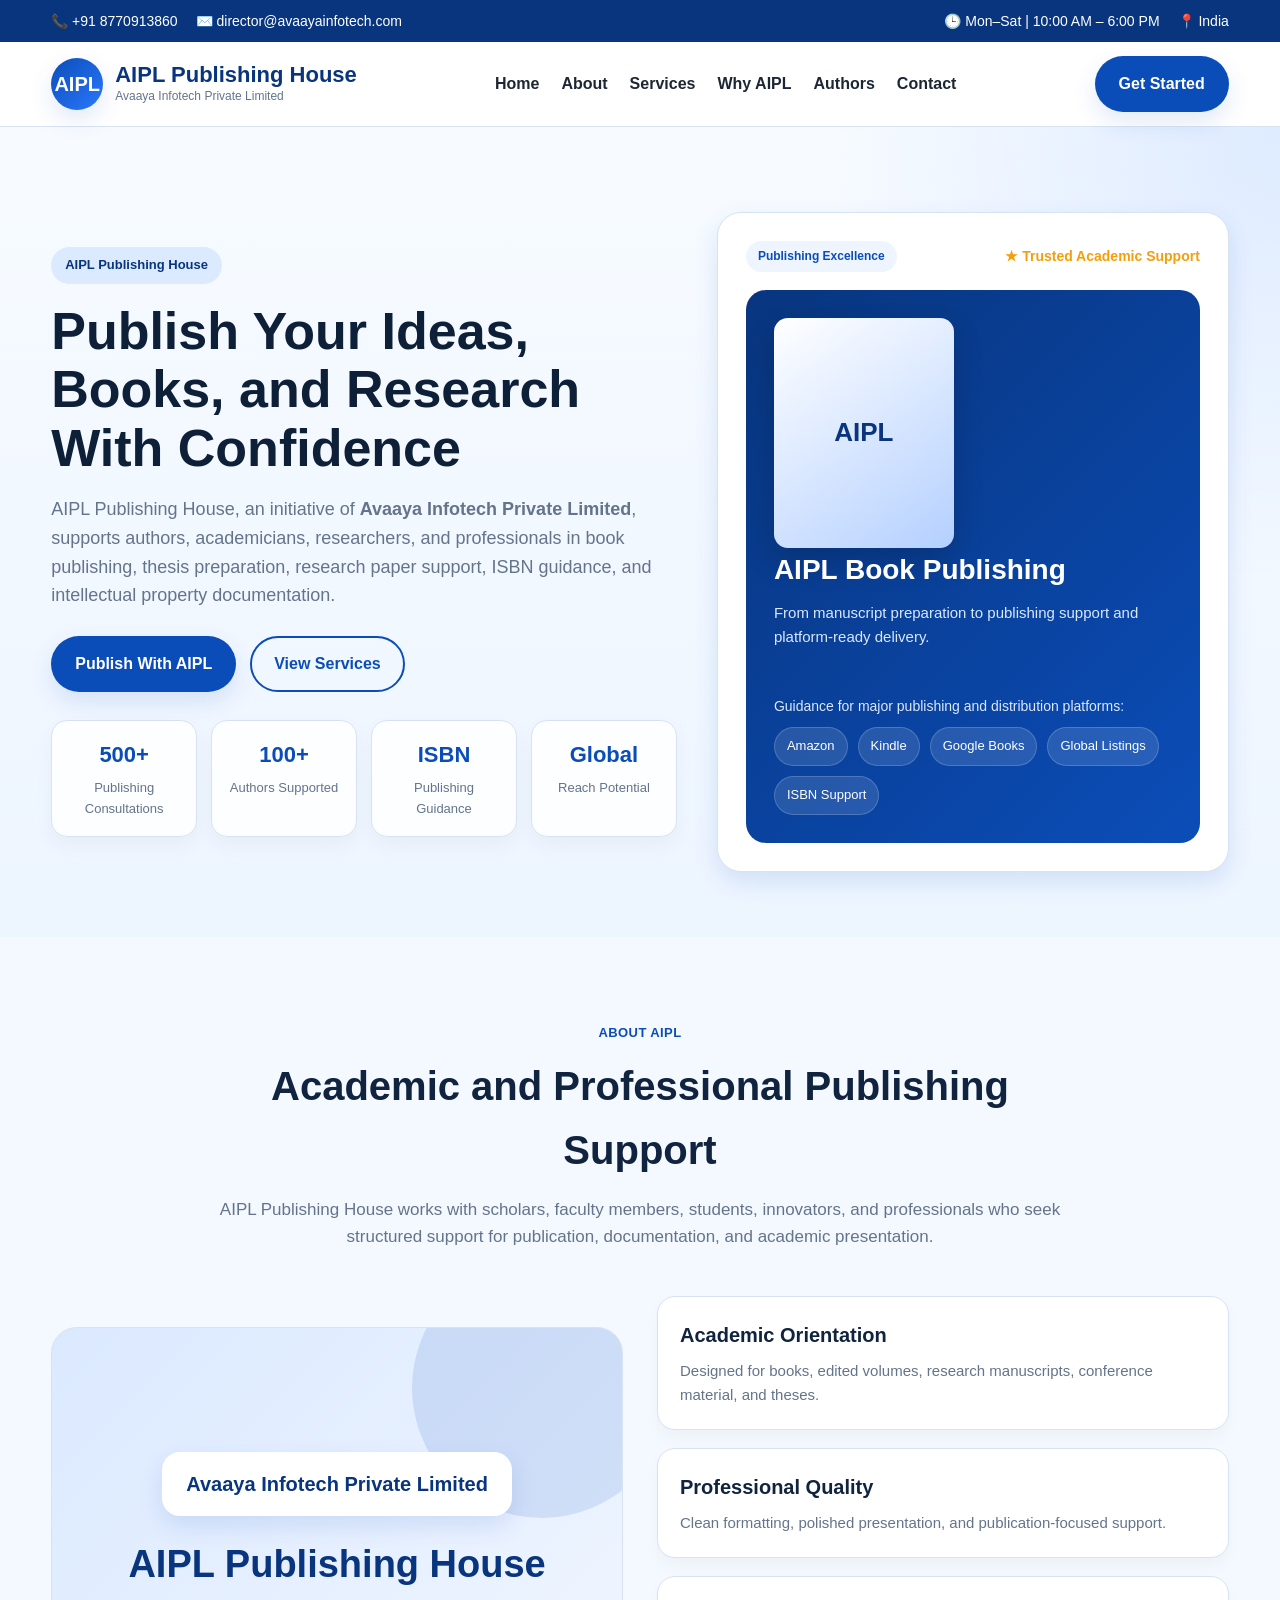
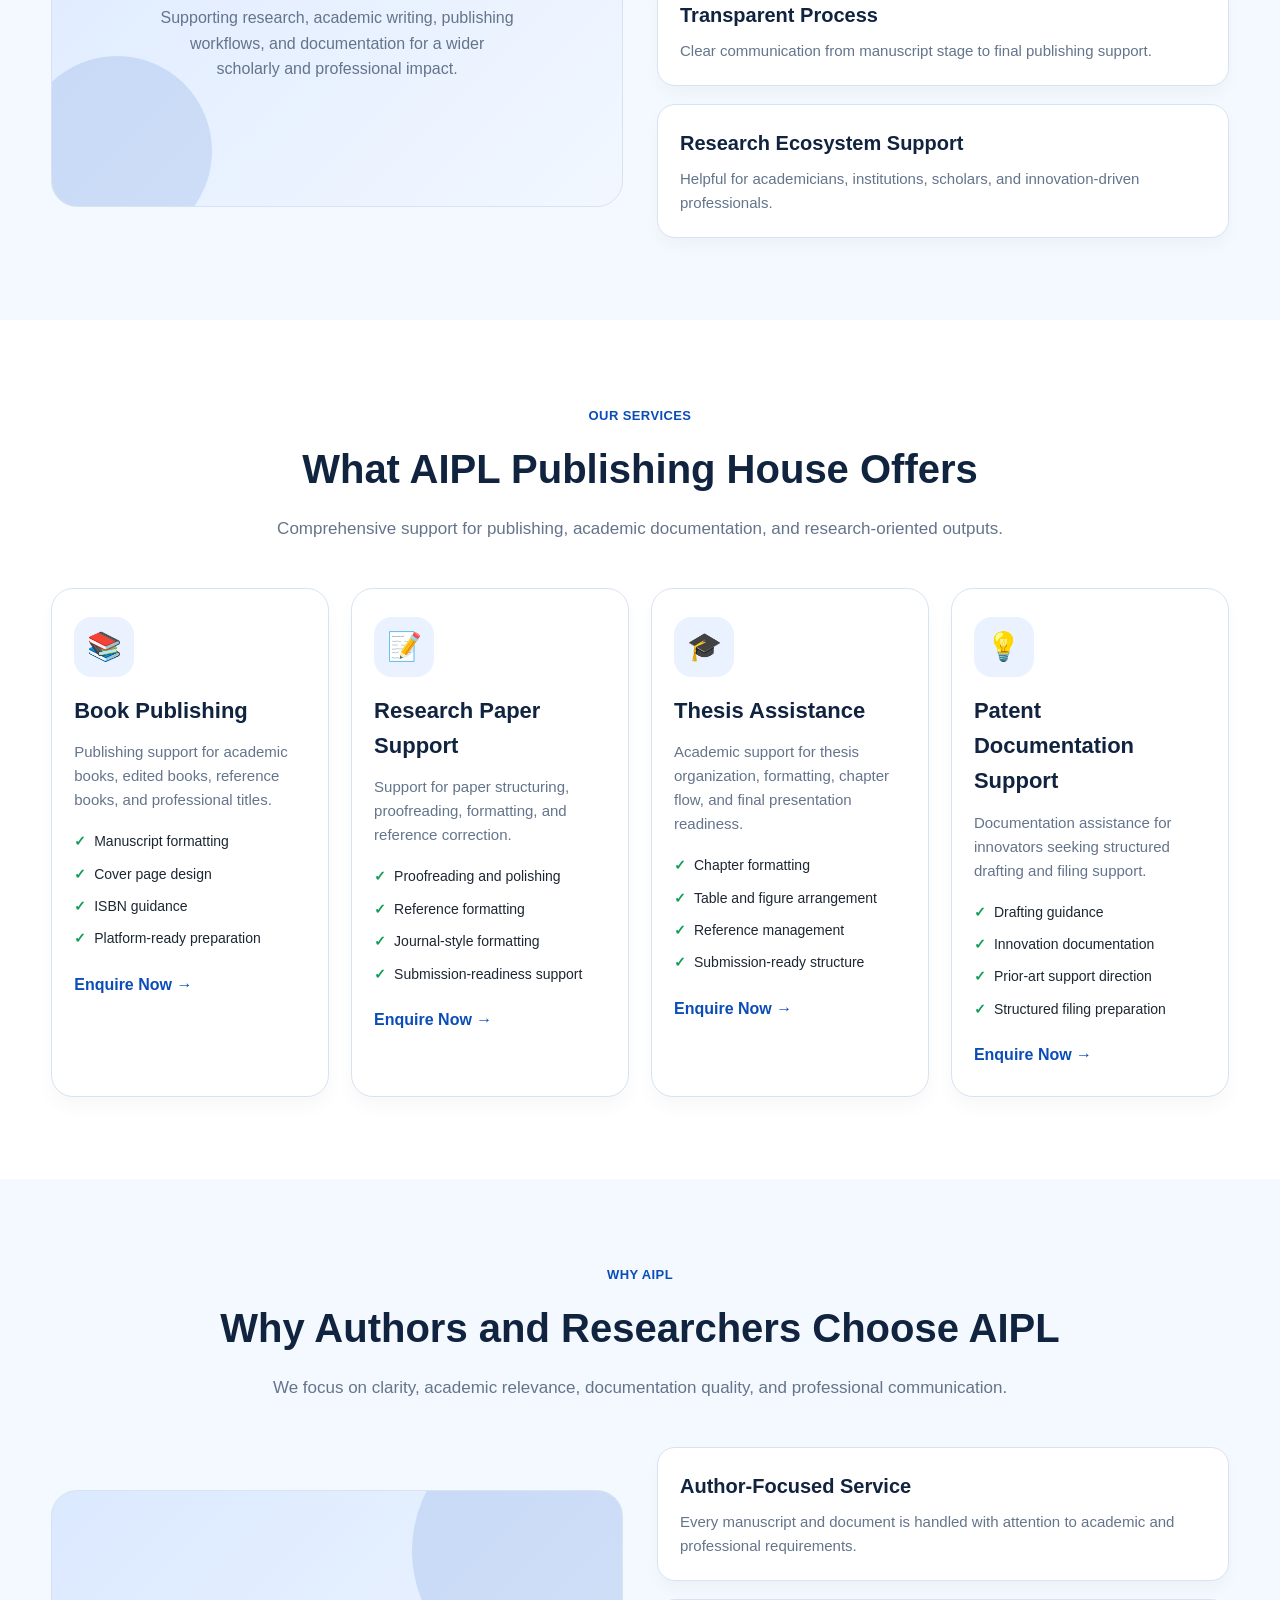
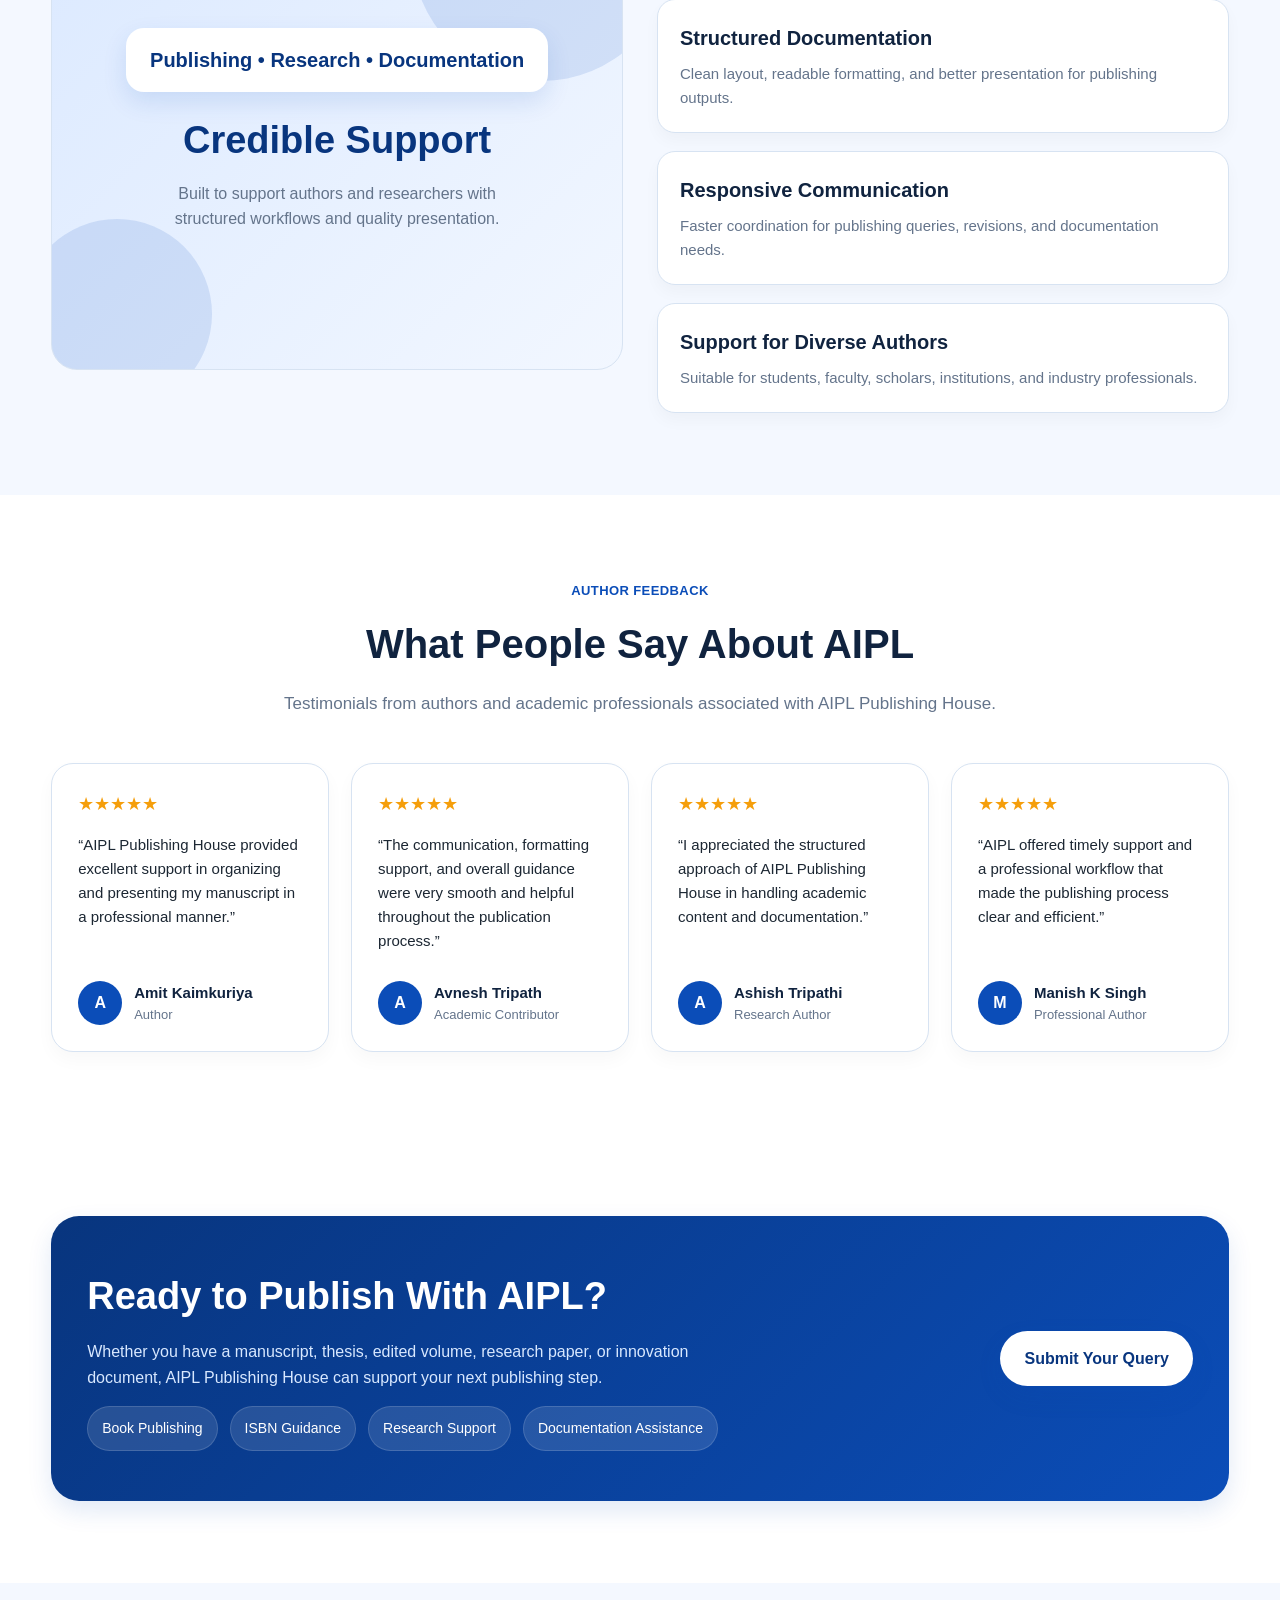
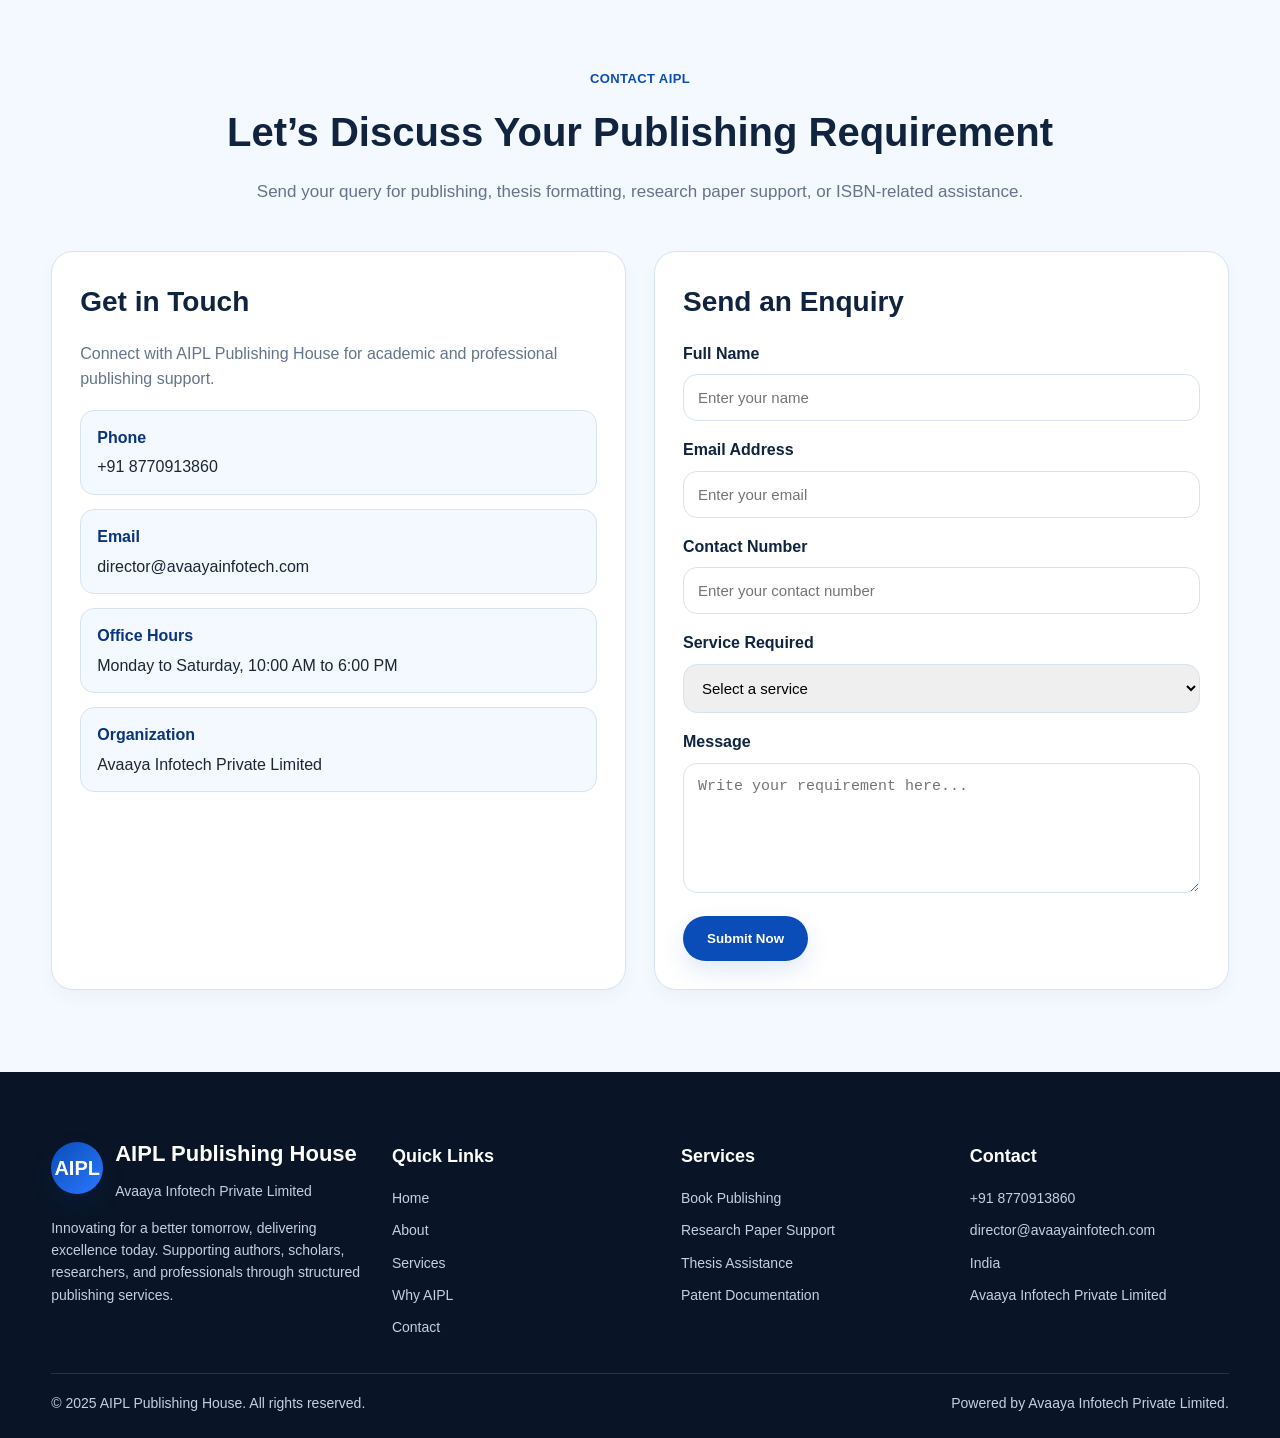
==== commit a7827a60: "Update index.html" ====
--- a/aipl/index.html
+++ b/aipl/index.html
@@ -1038,7 +1038,6 @@
 
       <div class="services-grid">
         <div class="service-card">
-          <span class="service-no">01</span>
           <div class="service-icon">📚</div>
           <h3>Book Publishing</h3>
           <p>
@@ -1052,9 +1051,7 @@
           </ul>
           <a href="#contact" class="learn-link">Enquire Now →</a>
         </div>
-
         <div class="service-card">
-          <span class="service-no">02</span>
           <div class="service-icon">📝</div>
           <h3>Research Paper Support</h3>
           <p>
@@ -1070,7 +1067,6 @@
         </div>
 
         <div class="service-card">
-          <span class="service-no">03</span>
           <div class="service-icon">🎓</div>
           <h3>Thesis Assistance</h3>
           <p>
@@ -1084,9 +1080,7 @@
           </ul>
           <a href="#contact" class="learn-link">Enquire Now →</a>
         </div>
-
         <div class="service-card">
-          <span class="service-no">04</span>
           <div class="service-icon">💡</div>
           <h3>Patent Documentation Support</h3>
           <p>
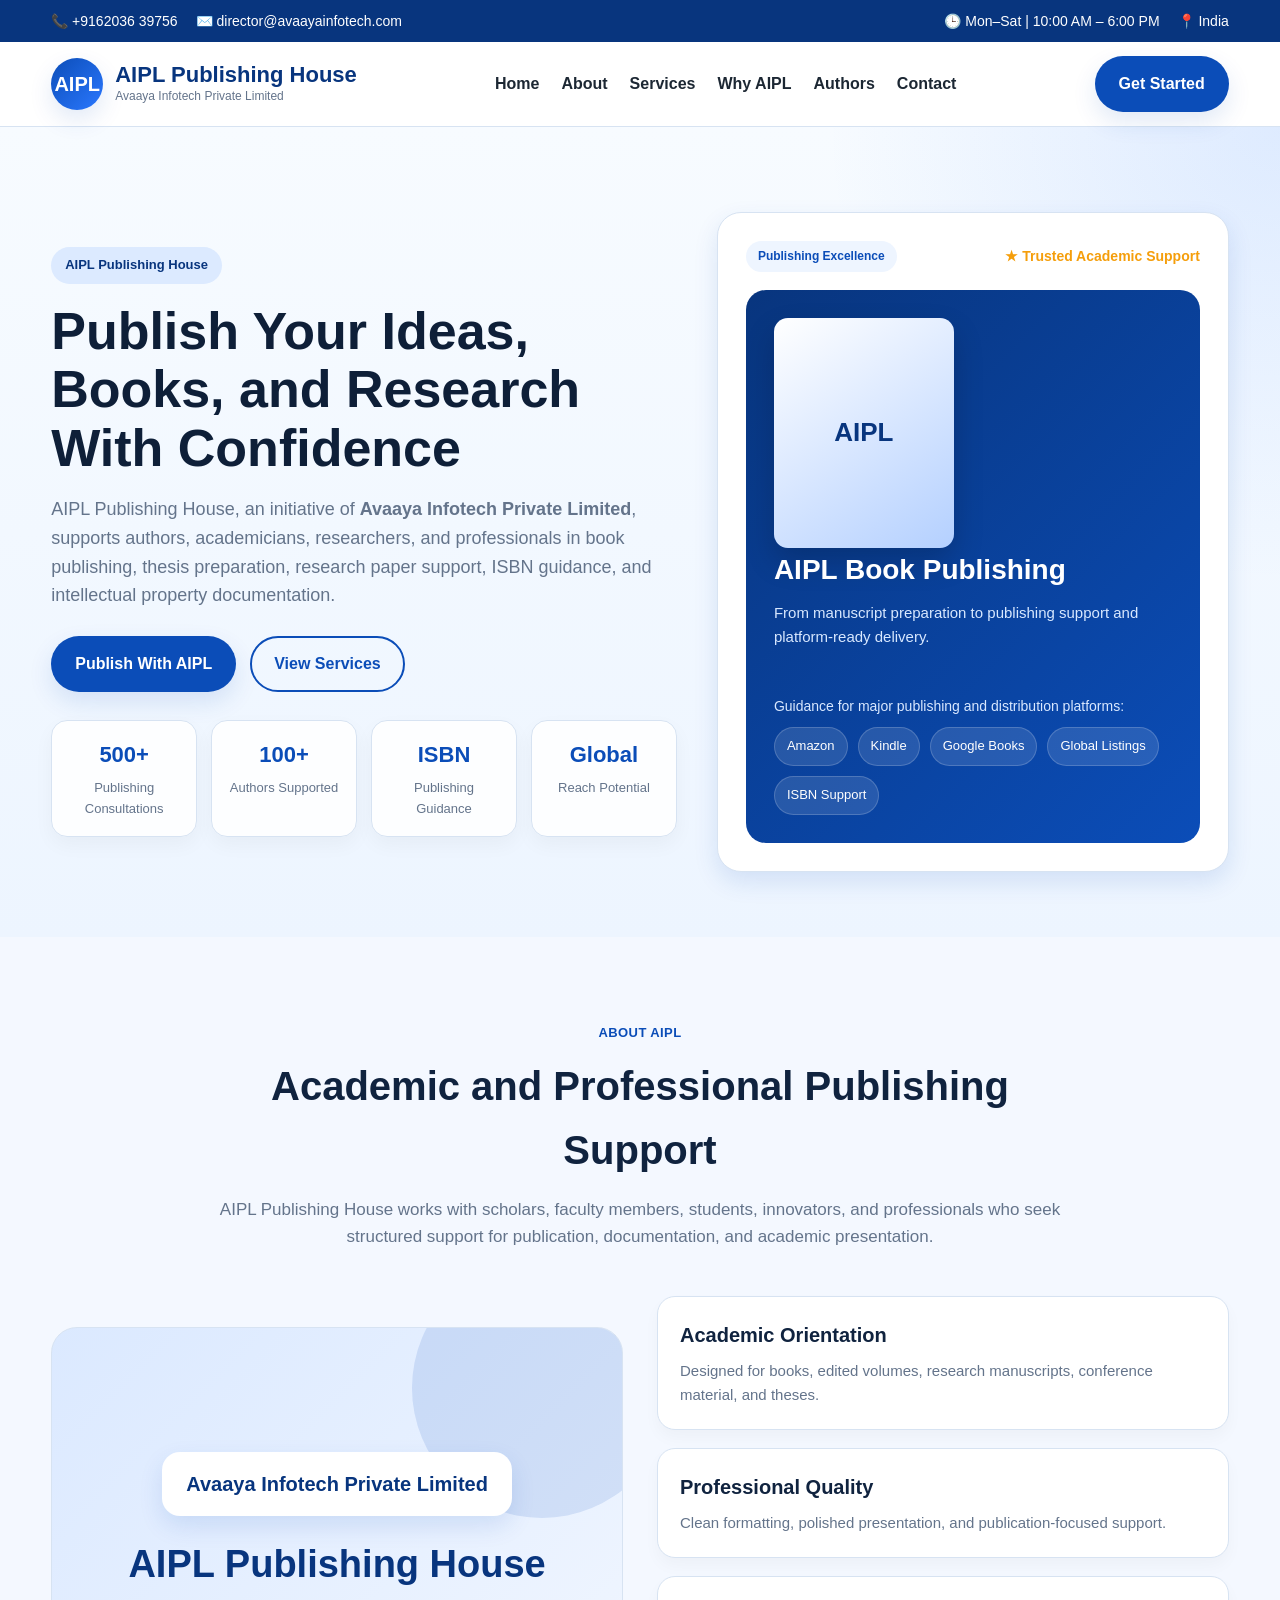
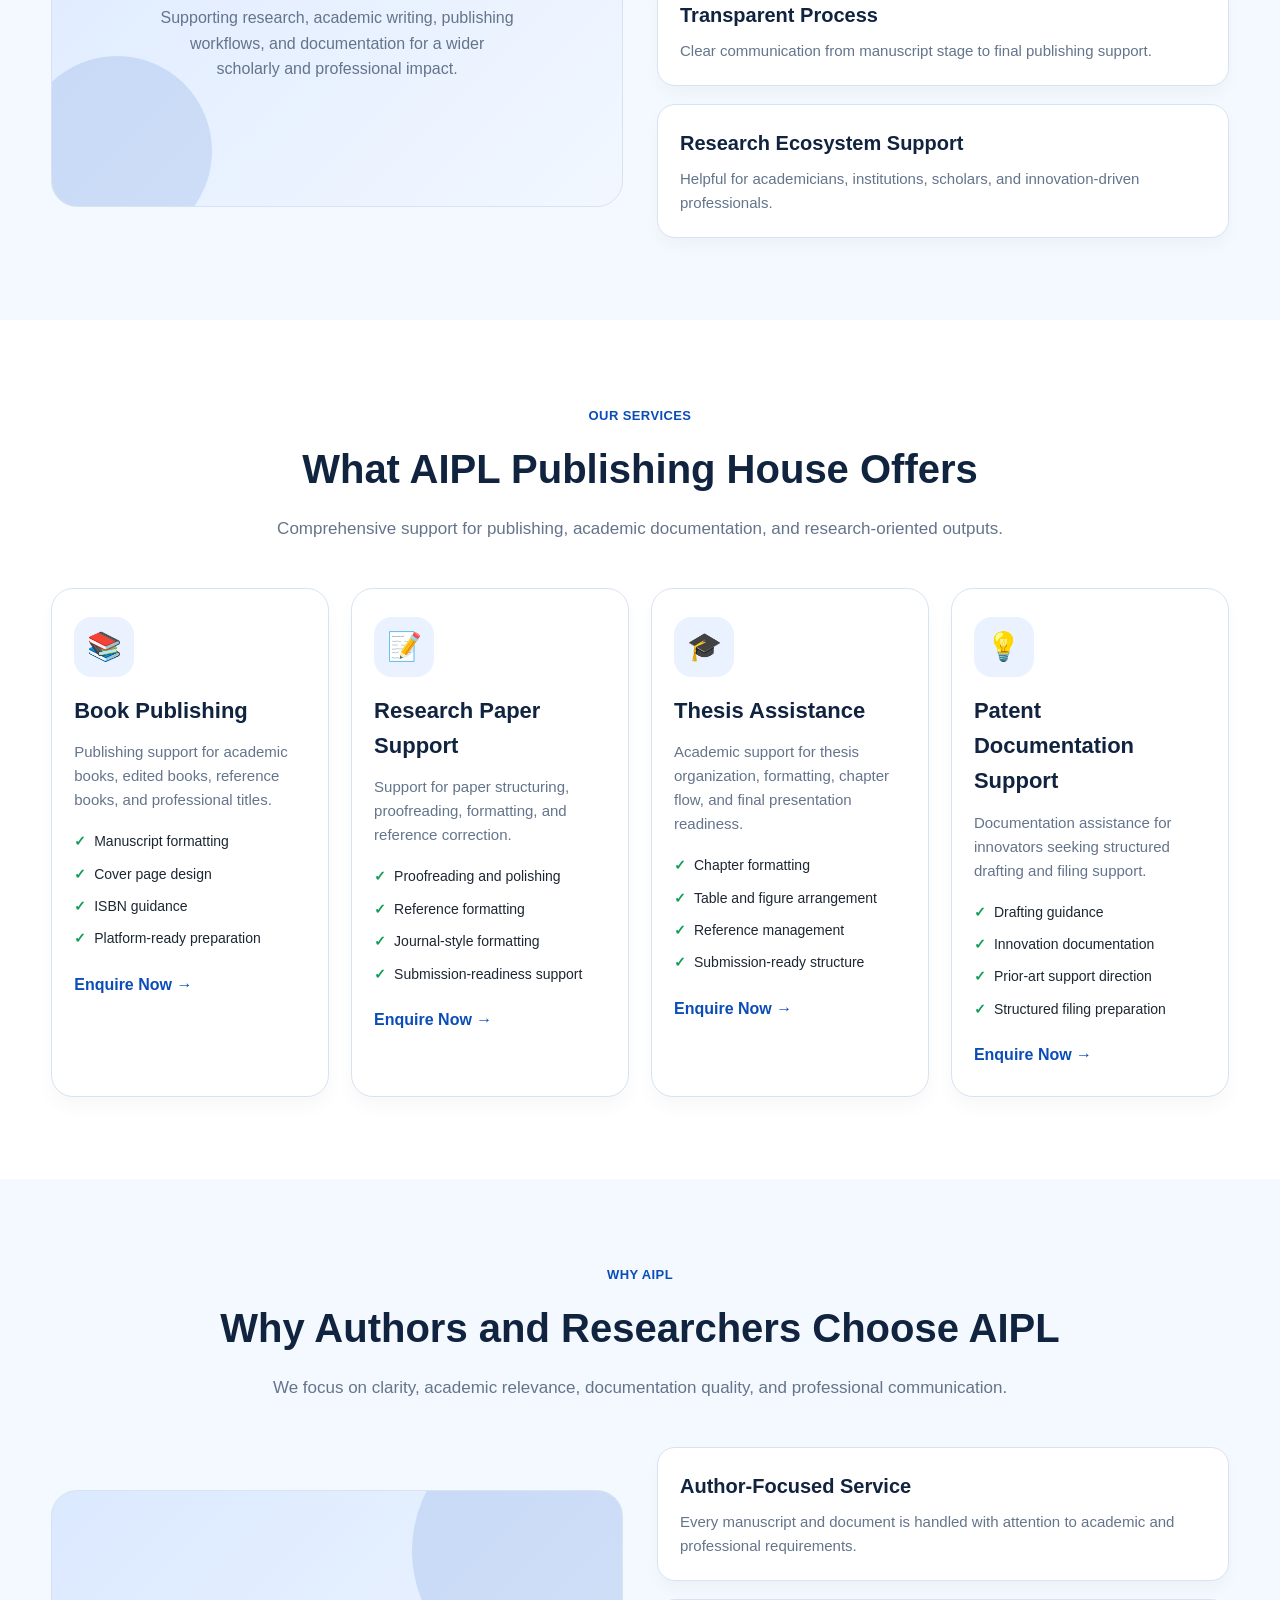
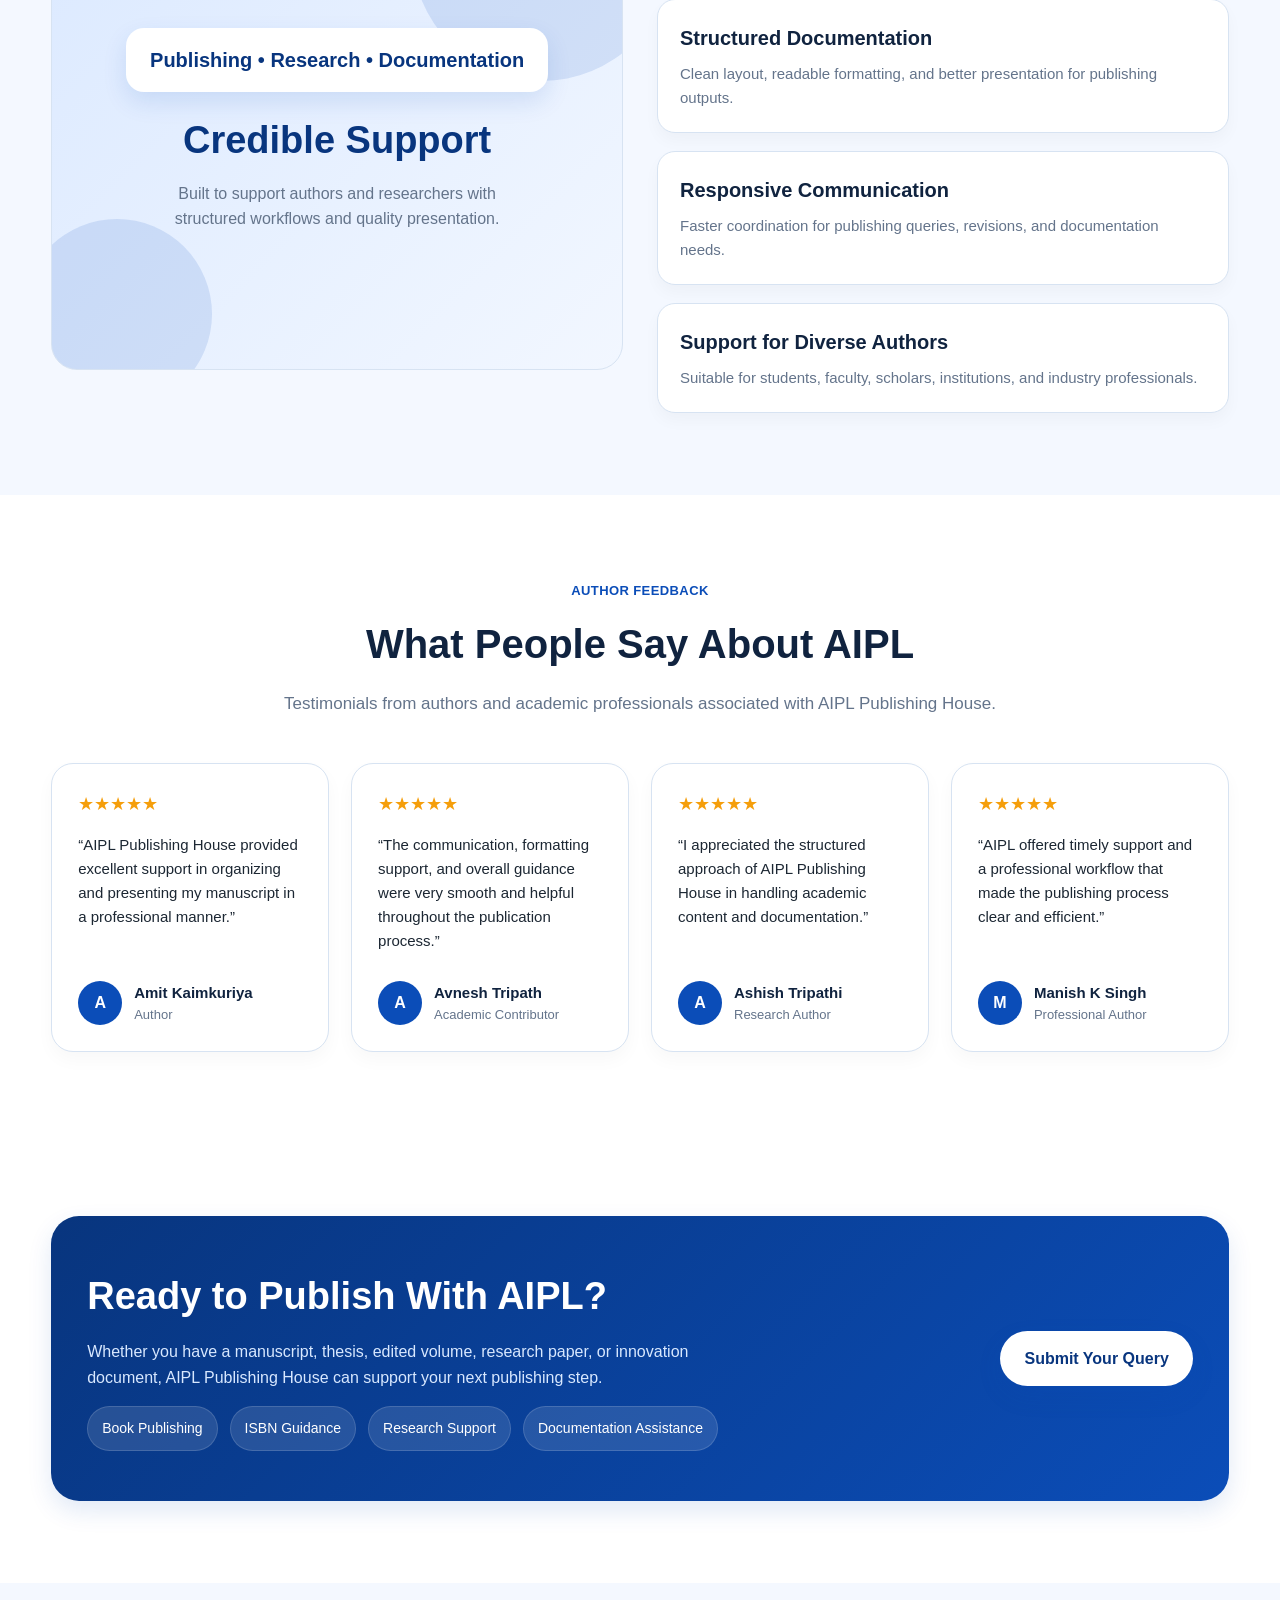
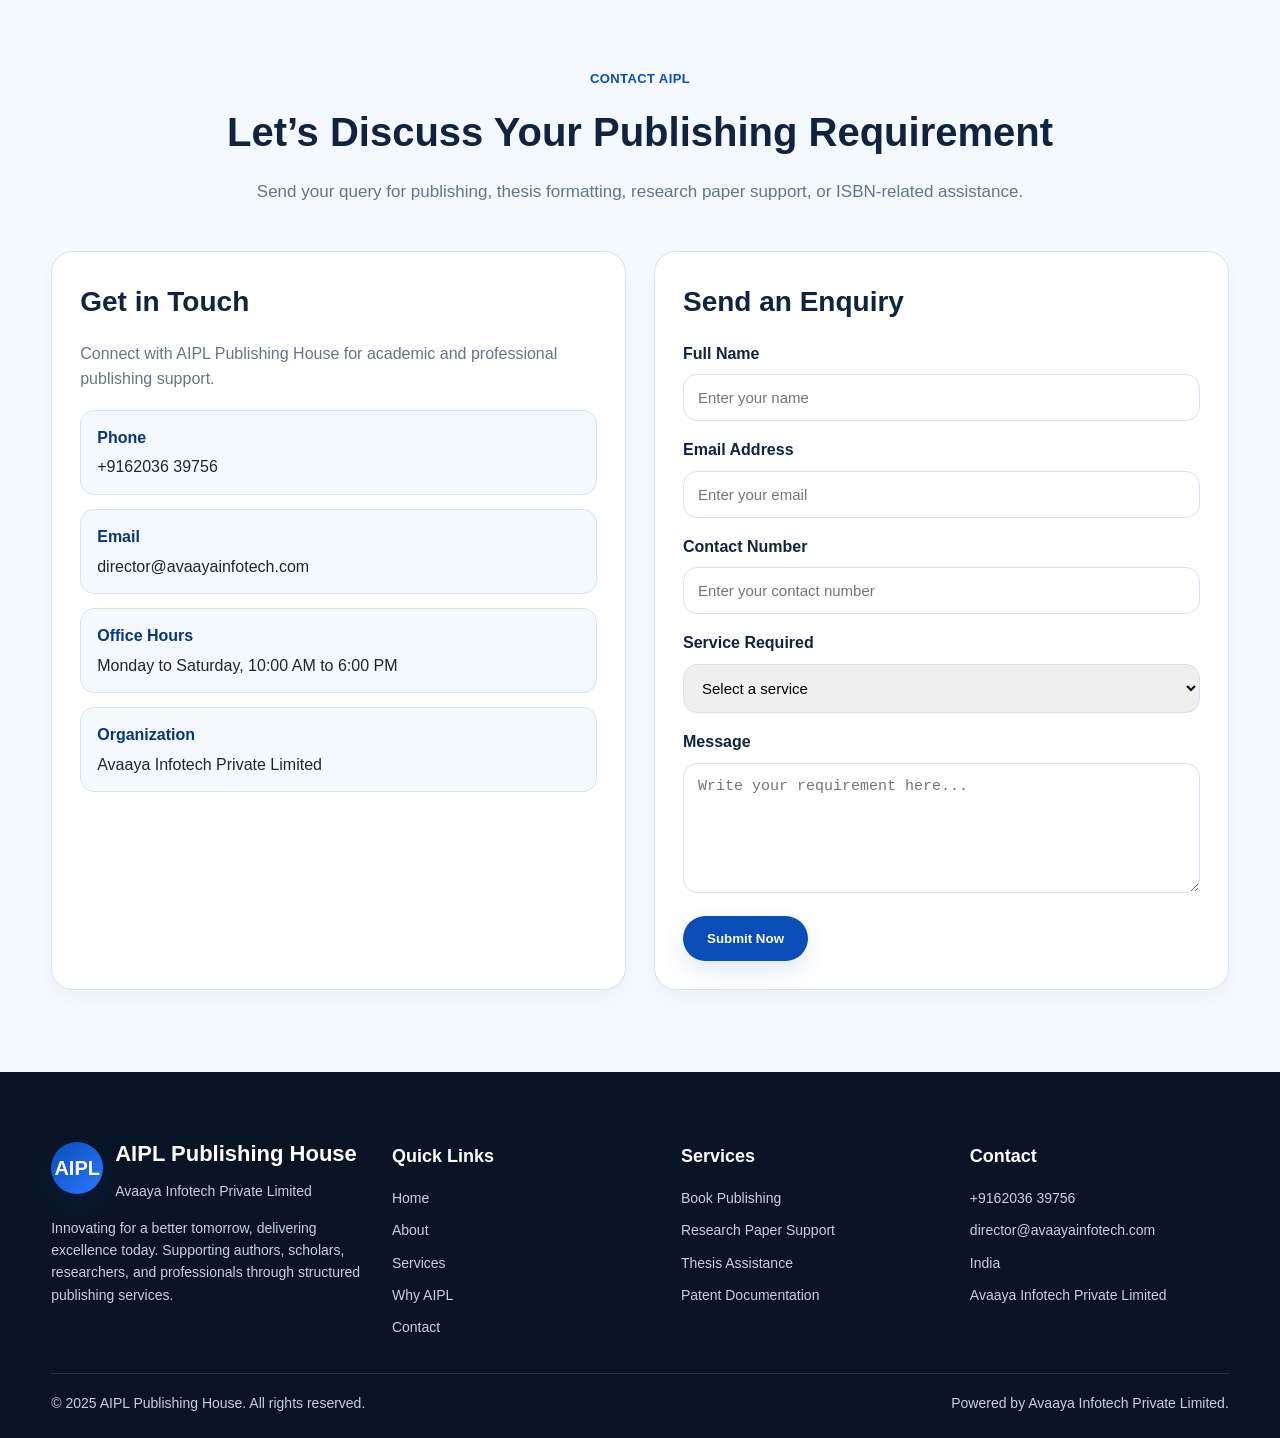
==== commit 9c2f919b: "Update index.html" ====
--- a/aipl/index.html
+++ b/aipl/index.html
@@ -864,7 +864,7 @@
   <div class="topbar">
     <div class="container">
       <div class="topbar-left">
-        <span>📞 +91 8770913860</span>
+        <span>📞 +9162036 39756</span>
         <span>✉️ director@avaayainfotech.com</span>
       </div>
       <div class="topbar-right">
@@ -1265,7 +1265,7 @@
           <ul class="contact-list">
             <li>
               <strong>Phone</strong>
-              +91 8770913860
+              +9162036 39756
             </li>
             <li>
               <strong>Email</strong>
@@ -1365,7 +1365,7 @@
         <div>
           <h4>Contact</h4>
           <ul>
-            <li>+91 8770913860</li>
+            <li>+9162036 39756</li>
             <li>director@avaayainfotech.com</li>
             <li>India</li>
             <li>Avaaya Infotech Private Limited</li>
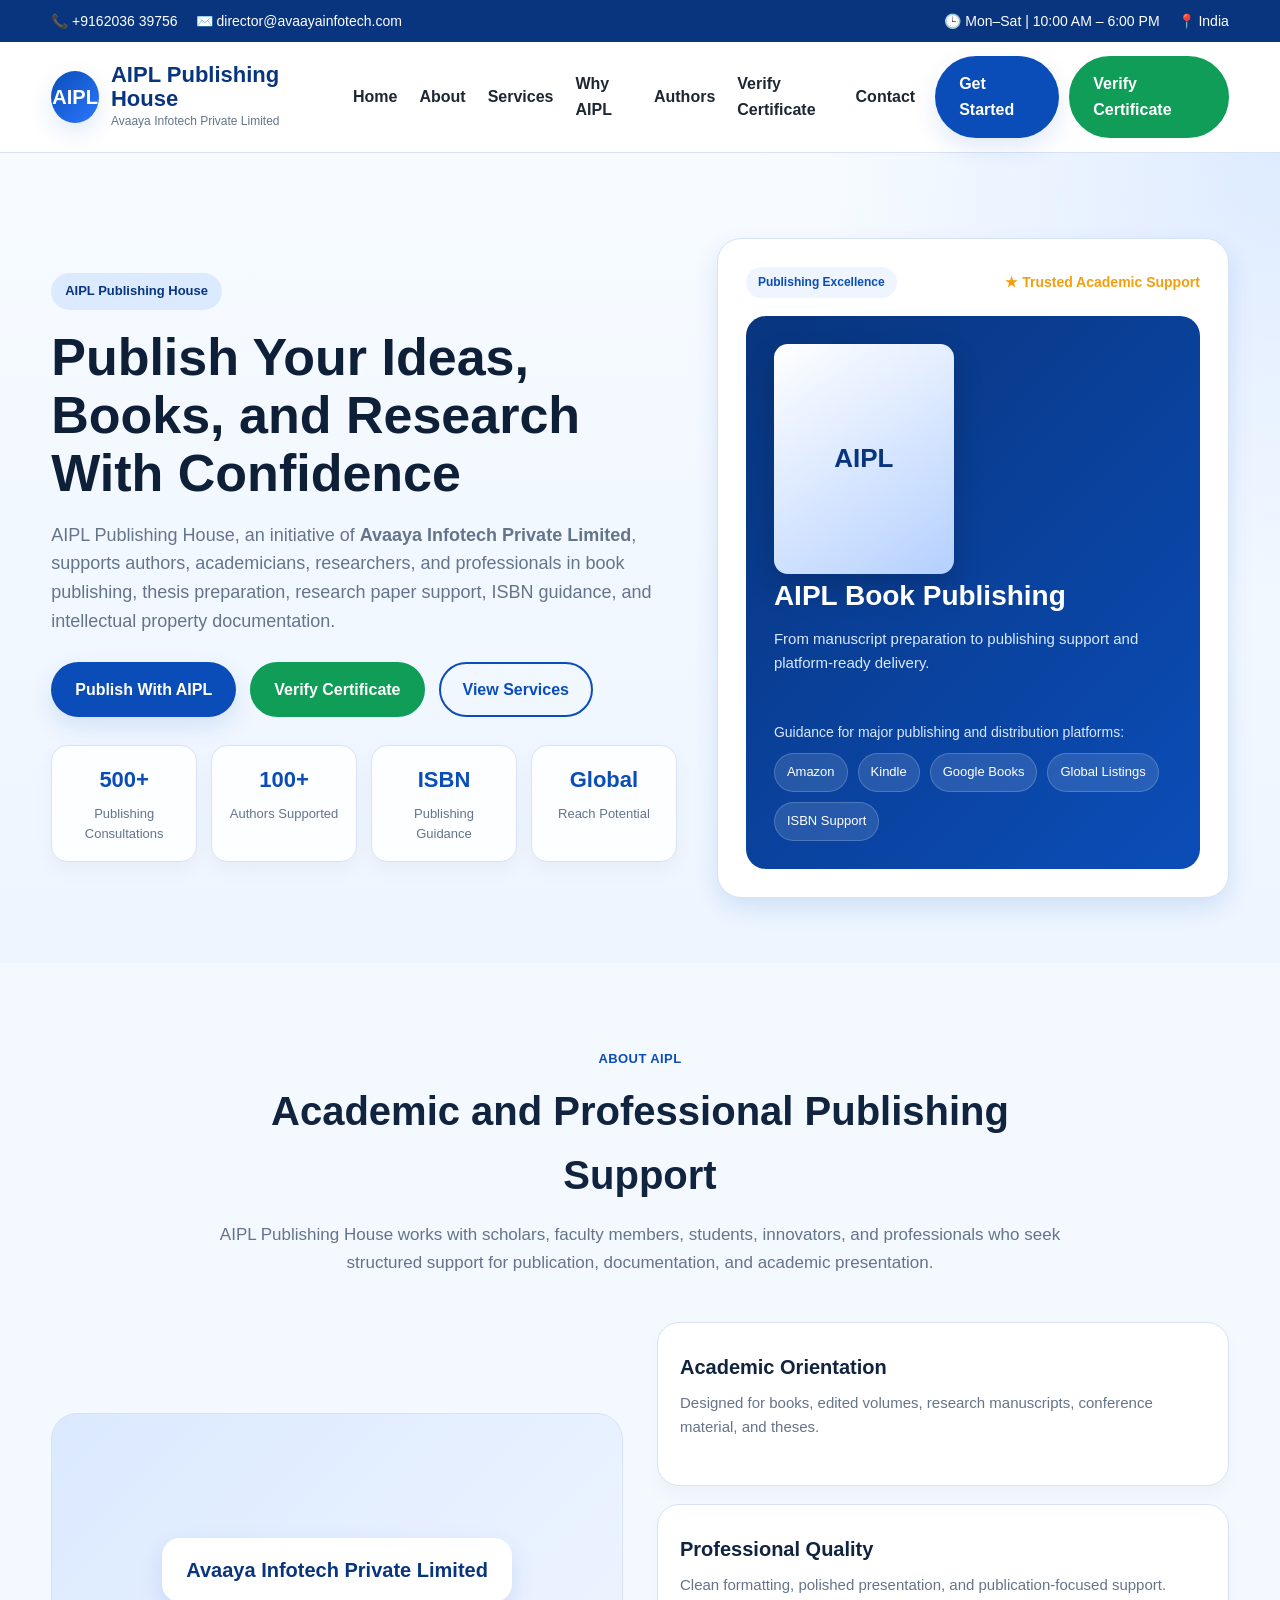
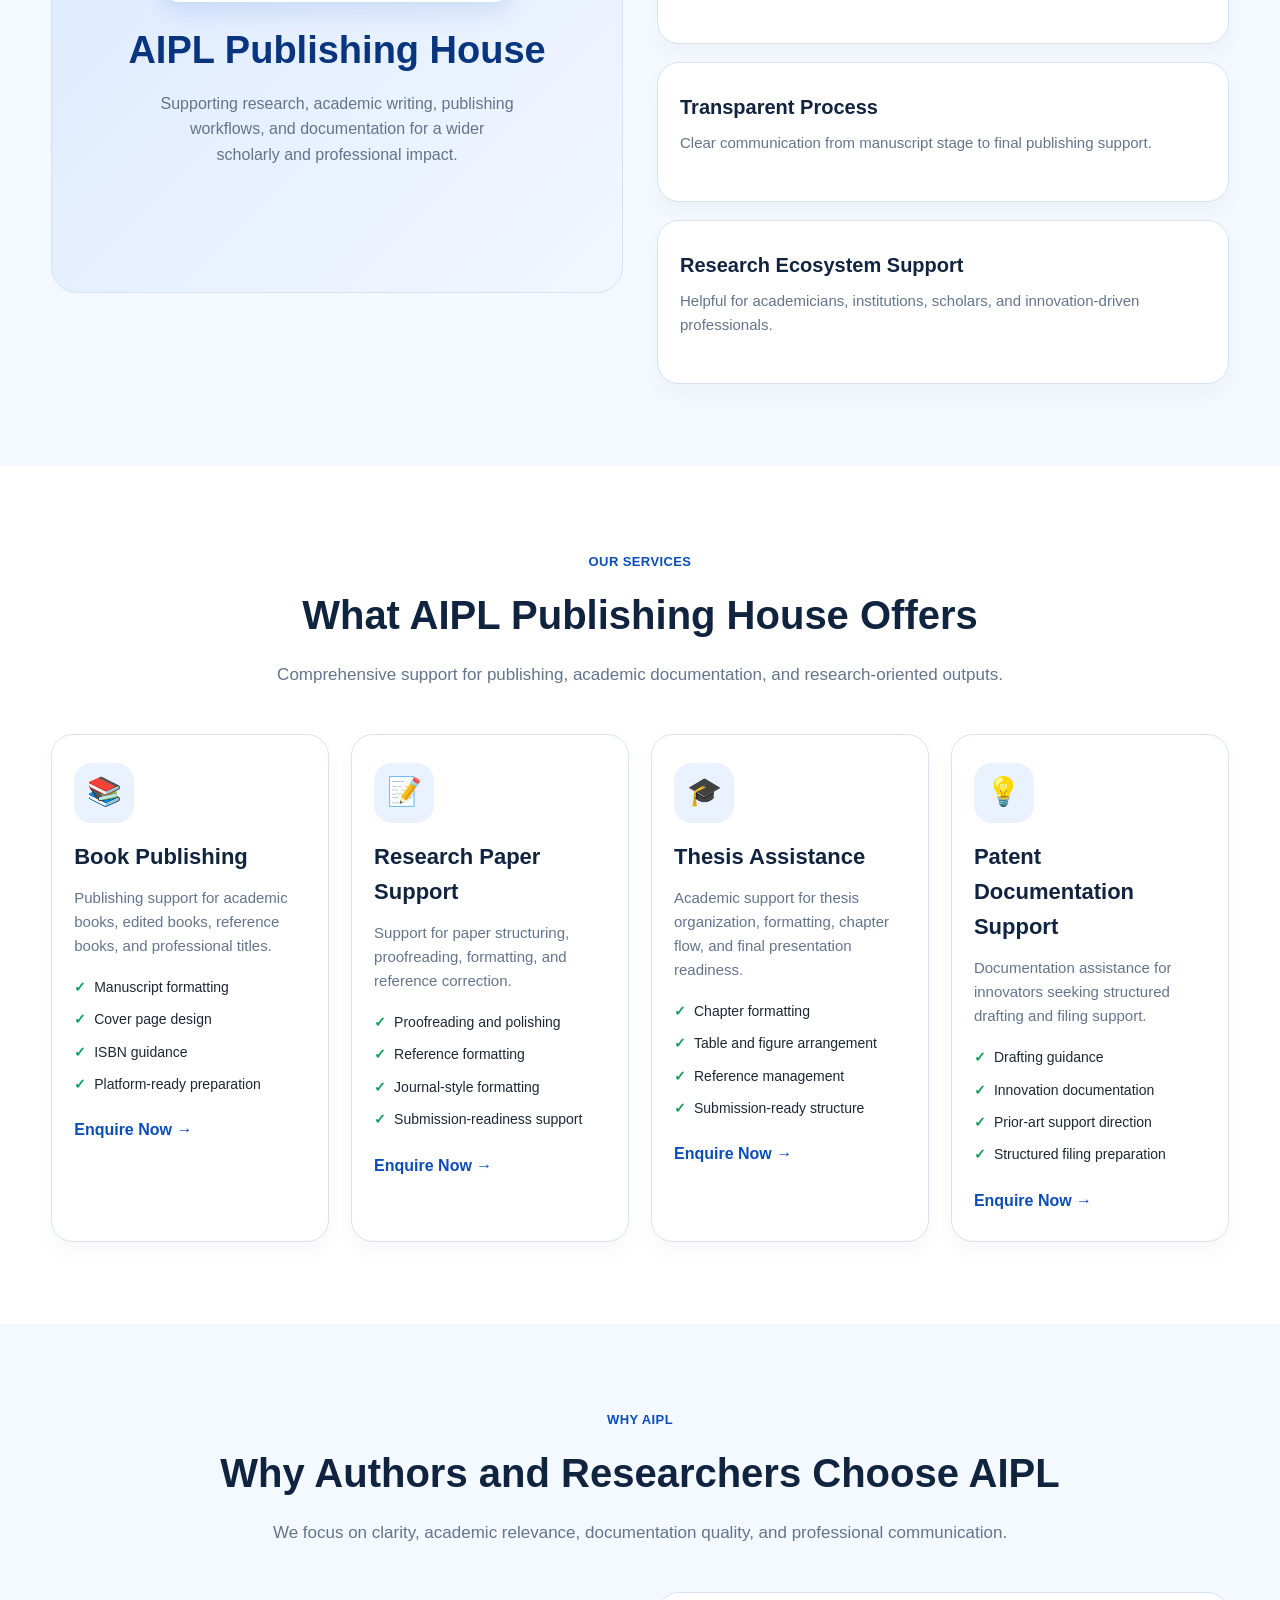
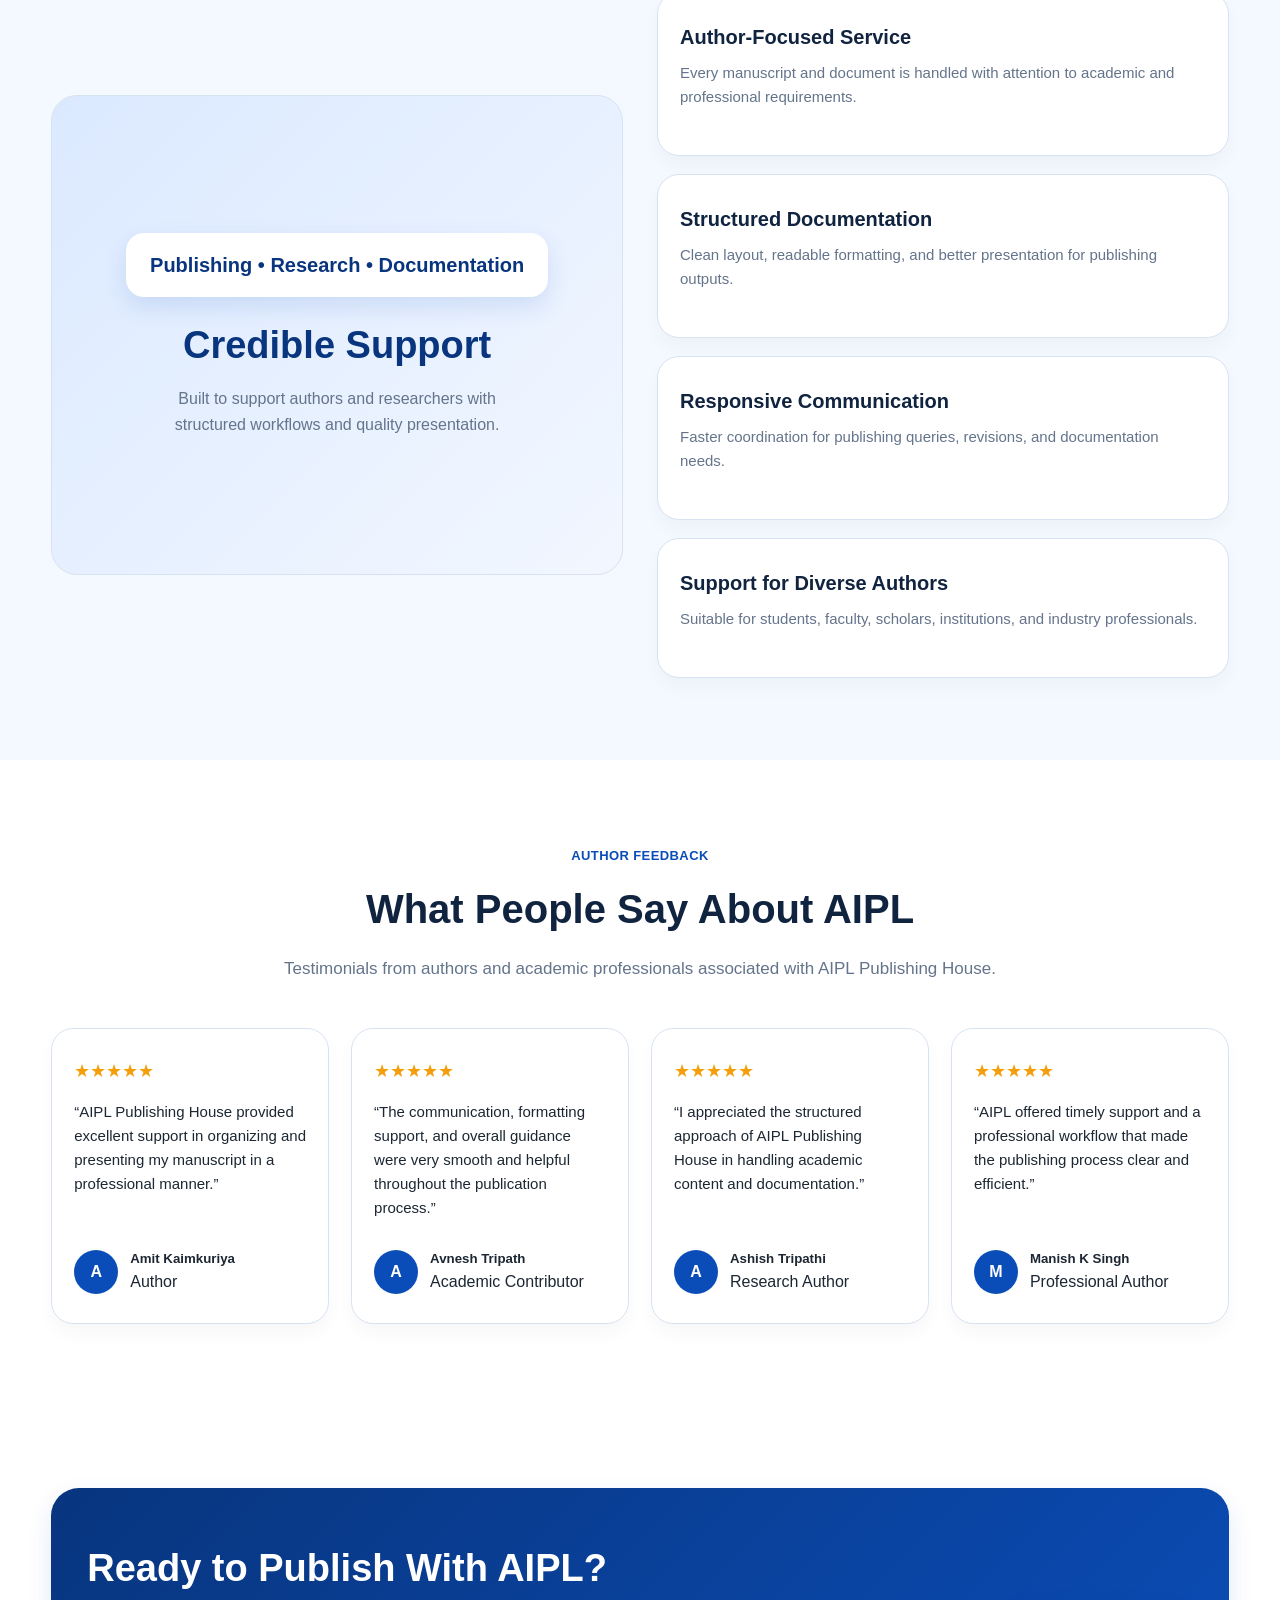
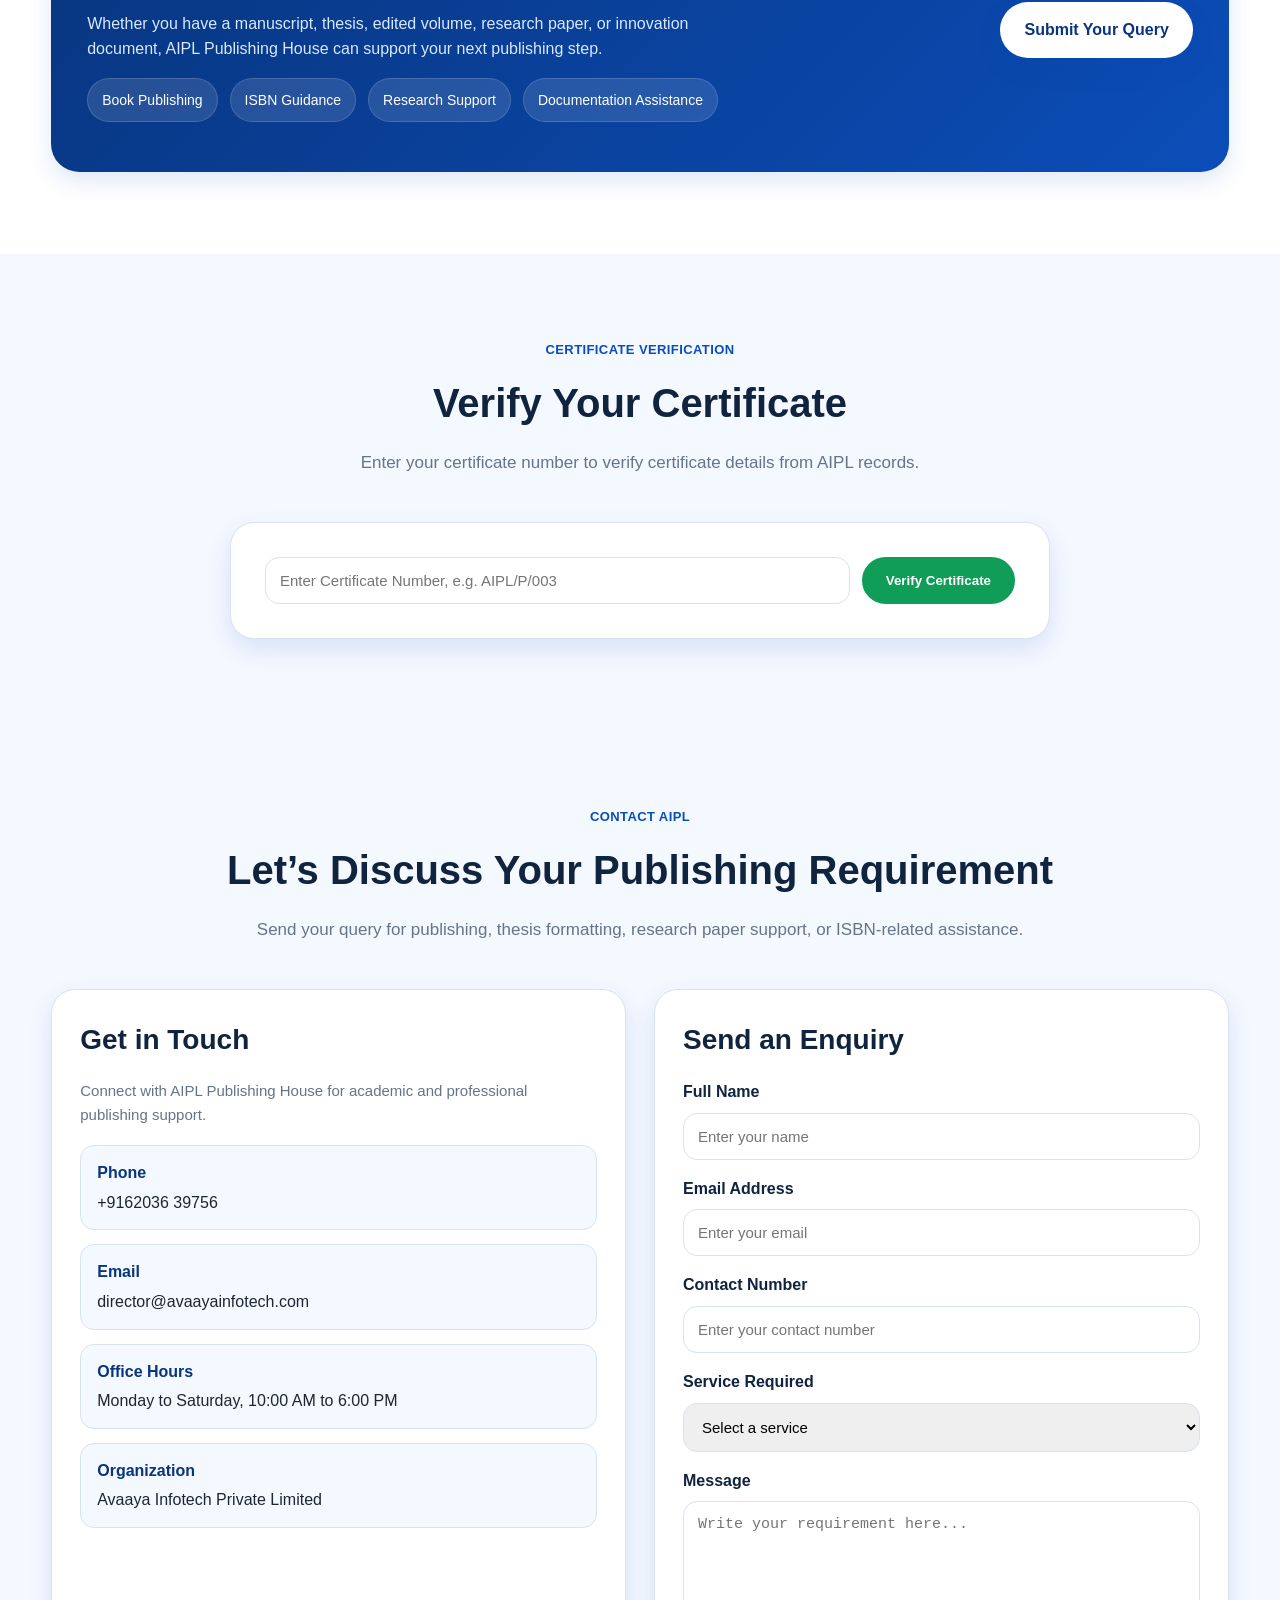
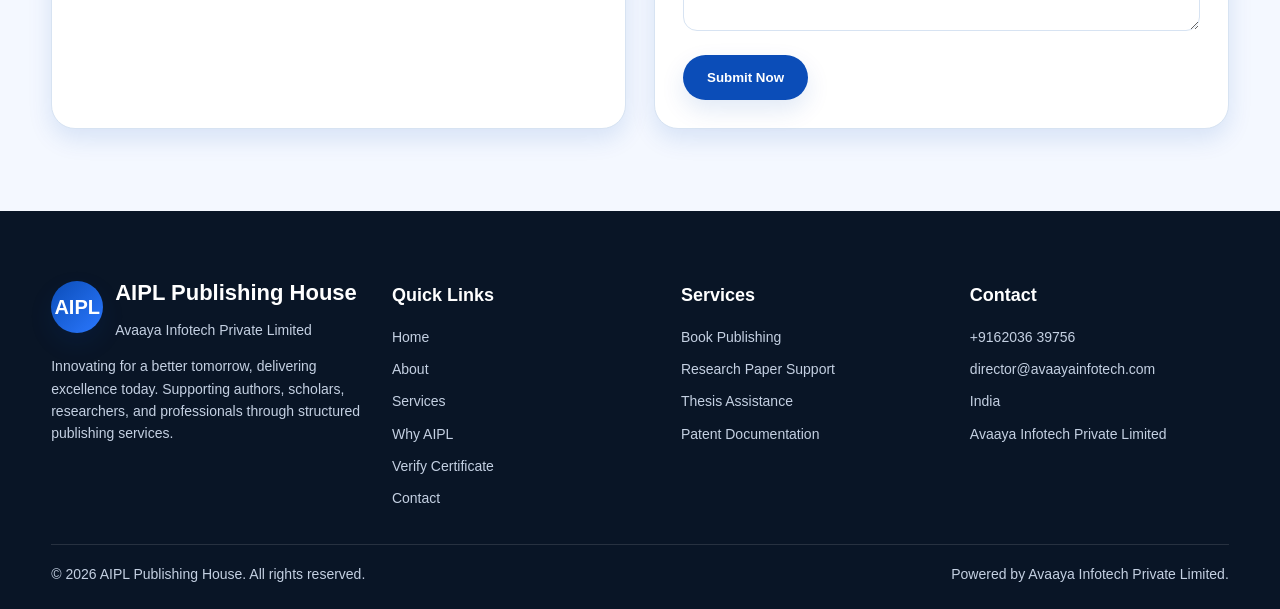
==== commit a3aad020: "Update index.html" ====
--- a/aipl/index.html
+++ b/aipl/index.html
@@ -16,889 +16,142 @@
       --white: #ffffff;
       --border: #d7e3f2;
       --success: #0f9d58;
+      --danger: #dc2626;
       --shadow: 0 10px 25px rgba(11, 77, 184, 0.12);
       --radius: 18px;
       --max-width: 1200px;
     }
-
-    * {
-      margin: 0;
-      padding: 0;
-      box-sizing: border-box;
-    }
-
-    html {
-      scroll-behavior: smooth;
-    }
-
-    body {
-      font-family: Arial, Helvetica, sans-serif;
-      color: var(--text);
-      background: #fff;
-      line-height: 1.6;
-    }
-
-    a {
-      text-decoration: none;
-      color: inherit;
-    }
-
-    img {
-      max-width: 100%;
-      display: block;
-    }
-
-    .container {
-      width: min(92%, var(--max-width));
-      margin: 0 auto;
-    }
-
-    .topbar {
-      background: var(--primary-dark);
-      color: var(--white);
-      font-size: 14px;
-    }
-
-    .topbar .container {
-      display: flex;
-      justify-content: space-between;
-      align-items: center;
-      gap: 16px;
-      padding: 10px 0;
-      flex-wrap: wrap;
-    }
-
-    .topbar-left,
-    .topbar-right {
-      display: flex;
-      gap: 18px;
-      flex-wrap: wrap;
-      align-items: center;
-    }
-
-    .navbar {
-      position: sticky;
-      top: 0;
-      z-index: 999;
-      background: rgba(255,255,255,0.96);
-      backdrop-filter: blur(8px);
-      border-bottom: 1px solid var(--border);
-    }
-
-    .nav-wrap {
-      display: flex;
-      align-items: center;
-      justify-content: space-between;
-      padding: 14px 0;
-      gap: 20px;
-    }
-
-    .logo {
-      display: flex;
-      align-items: center;
-      gap: 12px;
-      min-width: 260px;
-    }
-
-    .logo-badge {
-      width: 52px;
-      height: 52px;
-      border-radius: 50%;
-      display: grid;
-      place-items: center;
-      background: linear-gradient(135deg, var(--primary), #2b78ff);
-      color: white;
-      font-weight: 700;
-      font-size: 20px;
-      box-shadow: var(--shadow);
-    }
-
-    .logo-text h1 {
-      font-size: 22px;
-      line-height: 1.1;
-      color: var(--primary-dark);
-    }
-
-    .logo-text p {
-      font-size: 12px;
-      color: var(--muted);
-    }
-
-    .nav-links {
-      display: flex;
-      gap: 22px;
-      align-items: center;
-      list-style: none;
-    }
-
-    .nav-links a {
-      color: var(--text);
-      font-weight: 600;
-      transition: 0.25s ease;
-    }
-
-    .nav-links a:hover {
-      color: var(--primary);
-    }
-
-    .btn {
-      display: inline-block;
-      padding: 13px 22px;
-      border-radius: 999px;
-      font-weight: 700;
-      transition: 0.3s ease;
-      border: 2px solid transparent;
-      cursor: pointer;
-    }
-
-    .btn-primary {
-      background: var(--primary);
-      color: var(--white);
-      box-shadow: var(--shadow);
-    }
-
-    .btn-primary:hover {
-      background: var(--primary-dark);
-      transform: translateY(-2px);
-    }
-
-    .btn-outline {
-      border-color: var(--primary);
-      color: var(--primary);
-      background: transparent;
-    }
-
-    .btn-outline:hover {
-      background: var(--primary);
-      color: var(--white);
-    }
-
-    .menu-toggle {
-      display: none;
-      background: var(--primary);
-      color: white;
-      border: none;
-      padding: 10px 14px;
-      border-radius: 10px;
-      cursor: pointer;
-      font-size: 18px;
-    }
-
-    .hero {
-      background:
-        radial-gradient(circle at top right, rgba(43,120,255,0.12), transparent 30%),
-        linear-gradient(180deg, #f7fbff 0%, #edf5ff 100%);
-      padding: 85px 0 65px;
-    }
-
-    .hero-grid {
-      display: grid;
-      grid-template-columns: 1.1fr 0.9fr;
-      gap: 40px;
-      align-items: center;
-    }
-
-    .eyebrow {
-      display: inline-block;
-      background: #dceaff;
-      color: var(--primary-dark);
-      padding: 8px 14px;
-      border-radius: 999px;
-      font-size: 13px;
-      font-weight: 700;
-      margin-bottom: 18px;
-    }
-
-    .hero h2 {
-      font-size: 52px;
-      line-height: 1.12;
-      margin-bottom: 18px;
-      color: #0e1f38;
-    }
-
-    .hero p {
-      font-size: 18px;
-      color: var(--muted);
-      margin-bottom: 26px;
-      max-width: 680px;
-    }
-
-    .hero-actions {
-      display: flex;
-      gap: 14px;
-      flex-wrap: wrap;
-      margin-bottom: 28px;
-    }
-
-    .hero-mini-stats {
-      display: grid;
-      grid-template-columns: repeat(4, 1fr);
-      gap: 14px;
-      margin-top: 18px;
-    }
-
-    .mini-stat {
-      background: rgba(255,255,255,0.9);
-      border: 1px solid var(--border);
-      border-radius: 16px;
-      padding: 16px;
-      text-align: center;
-      box-shadow: 0 8px 20px rgba(0,0,0,0.04);
-    }
-
-    .mini-stat h3 {
-      color: var(--primary);
-      font-size: 22px;
-      margin-bottom: 6px;
-    }
-
-    .mini-stat p {
-      margin: 0;
-      font-size: 13px;
-      color: var(--muted);
-    }
-
-    .hero-card {
-      background: white;
-      border-radius: 24px;
-      padding: 28px;
-      box-shadow: var(--shadow);
-      border: 1px solid var(--border);
-    }
-
-    .hero-card-top {
-      display: flex;
-      justify-content: space-between;
-      align-items: center;
-      margin-bottom: 18px;
-      gap: 10px;
-      flex-wrap: wrap;
-    }
-
-    .tag {
-      background: #eef5ff;
-      color: var(--primary);
-      padding: 6px 12px;
-      border-radius: 999px;
-      font-size: 12px;
-      font-weight: 700;
-    }
-
-    .rating {
-      color: #f59e0b;
-      font-weight: 700;
-      font-size: 14px;
-    }
-
-    .book-showcase {
-      background: linear-gradient(135deg, var(--primary-dark), var(--primary));
-      border-radius: 20px;
-      padding: 28px;
-      color: white;
-      min-height: 320px;
-      display: flex;
-      flex-direction: column;
-      justify-content: space-between;
-    }
-
-    .book-cover {
-      width: 180px;
-      height: 230px;
-      border-radius: 14px;
-      background: linear-gradient(145deg, #ffffff, #b4d0ff);
-      box-shadow: 0 14px 30px rgba(0,0,0,0.18);
-      display: flex;
-      align-items: center;
-      justify-content: center;
-      color: var(--primary-dark);
-      font-size: 26px;
-      font-weight: bold;
-    }
-
-    .distribution {
-      margin-top: 20px;
-    }
-
-    .distribution p {
-      color: #d9e8ff;
-      margin-bottom: 10px;
-      font-size: 14px;
-    }
-
-    .platforms {
-      display: flex;
-      gap: 10px;
-      flex-wrap: wrap;
-    }
-
-    .platforms span {
-      background: rgba(255,255,255,0.12);
-      border: 1px solid rgba(255,255,255,0.18);
-      padding: 8px 12px;
-      border-radius: 999px;
-      font-size: 13px;
-    }
-
-    .section {
-      padding: 82px 0;
-    }
-
-    .section-light {
-      background: var(--secondary);
-    }
-
-    .section-heading {
-      text-align: center;
-      max-width: 850px;
-      margin: 0 auto 46px;
-    }
-
-    .section-heading span {
-      display: inline-block;
-      color: var(--primary);
-      font-weight: 700;
-      letter-spacing: 0.4px;
-      margin-bottom: 10px;
-      text-transform: uppercase;
-      font-size: 13px;
-    }
-
-    .section-heading h2 {
-      font-size: 40px;
-      margin-bottom: 14px;
-      color: #10233f;
-    }
-
-    .section-heading p {
-      color: var(--muted);
-      font-size: 17px;
-    }
-
-    .services-grid {
-      display: grid;
-      grid-template-columns: repeat(4, 1fr);
-      gap: 22px;
-    }
-
-    .service-card {
-      background: white;
-      border: 1px solid var(--border);
-      border-radius: 22px;
-      padding: 28px 22px;
-      transition: 0.3s ease;
-      box-shadow: 0 10px 18px rgba(0, 0, 0, 0.03);
-    }
-
-    .service-card:hover {
-      transform: translateY(-6px);
-      box-shadow: var(--shadow);
-    }
-
-    .service-no {
-      color: var(--primary);
-      font-size: 13px;
-      font-weight: 700;
-      margin-bottom: 12px;
-      display: inline-block;
-    }
-
-    .service-icon {
-      width: 60px;
-      height: 60px;
-      border-radius: 18px;
-      background: #eaf2ff;
-      display: grid;
-      place-items: center;
-      font-size: 28px;
-      margin-bottom: 16px;
-    }
-
-    .service-card h3 {
-      font-size: 22px;
-      margin-bottom: 12px;
-      color: #10233f;
-    }
-
-    .service-card p {
-      color: var(--muted);
-      font-size: 15px;
-      margin-bottom: 18px;
-    }
-
-    .service-list {
-      list-style: none;
-      margin-bottom: 22px;
-    }
-
-    .service-list li {
-      padding-left: 20px;
-      position: relative;
-      margin-bottom: 10px;
-      color: var(--text);
-      font-size: 14px;
-    }
-
-    .service-list li::before {
-      content: "✓";
-      position: absolute;
-      left: 0;
-      color: var(--success);
-      font-weight: 700;
-    }
-
-    .learn-link {
-      color: var(--primary);
-      font-weight: 700;
-    }
-
-    .why-grid {
-      display: grid;
-      grid-template-columns: 1fr 1fr;
-      gap: 34px;
-      align-items: center;
-    }
-
-    .image-panel {
-      background: linear-gradient(135deg, #dbe9ff, #f2f7ff);
-      border-radius: 26px;
-      min-height: 480px;
-      position: relative;
-      overflow: hidden;
-      border: 1px solid var(--border);
-    }
-
-    .image-panel::before,
-    .image-panel::after {
-      content: "";
-      position: absolute;
-      border-radius: 50%;
-      background: rgba(11, 77, 184, 0.12);
-    }
-
-    .image-panel::before {
-      width: 260px;
-      height: 260px;
-      top: -70px;
-      right: -50px;
-    }
-
-    .image-panel::after {
-      width: 190px;
-      height: 190px;
-      bottom: -40px;
-      left: -30px;
-    }
-
-    .image-panel-content {
-      position: absolute;
-      inset: 0;
-      display: flex;
-      flex-direction: column;
-      justify-content: center;
-      align-items: center;
-      padding: 40px;
-      text-align: center;
-    }
-
-    .image-panel-content .badge-big {
-      background: white;
-      padding: 16px 24px;
-      border-radius: 18px;
-      box-shadow: var(--shadow);
-      margin-bottom: 18px;
-      color: var(--primary-dark);
-      font-weight: 700;
-      font-size: 20px;
-    }
-
-    .image-panel-content h3 {
-      font-size: 38px;
-      color: var(--primary-dark);
-      margin-bottom: 10px;
-    }
-
-    .image-panel-content p {
-      color: var(--muted);
-      max-width: 360px;
-    }
-
-    .why-points {
-      display: grid;
-      gap: 18px;
-    }
-
-    .why-item {
-      background: white;
-      border-radius: 18px;
-      border: 1px solid var(--border);
-      padding: 22px;
-      box-shadow: 0 8px 16px rgba(0,0,0,0.03);
-    }
-
-    .why-item h4 {
-      font-size: 20px;
-      margin-bottom: 8px;
-      color: #10233f;
-    }
-
-    .why-item p {
-      color: var(--muted);
-      font-size: 15px;
-    }
-
-    .testimonials-grid {
-      display: grid;
-      grid-template-columns: repeat(4, 1fr);
-      gap: 22px;
-    }
-
-    .testimonial {
-      background: white;
-      border-radius: 22px;
-      border: 1px solid var(--border);
-      padding: 26px;
-      box-shadow: 0 8px 18px rgba(0,0,0,0.03);
-    }
-
-    .stars {
-      color: #f59e0b;
-      font-size: 18px;
-      margin-bottom: 14px;
-    }
-
-    .testimonial blockquote {
-      font-size: 15px;
-      color: var(--text);
-      margin-bottom: 18px;
-      min-height: 130px;
-    }
-
-    .author {
-      display: flex;
-      align-items: center;
-      gap: 12px;
-    }
-
-    .author-badge {
-      width: 44px;
-      height: 44px;
-      border-radius: 50%;
-      background: var(--primary);
-      color: white;
-      display: grid;
-      place-items: center;
-      font-weight: 700;
-    }
-
-    .author-info h5 {
-      font-size: 15px;
-      color: #10233f;
-    }
-
-    .author-info p {
-      font-size: 13px;
-      color: var(--muted);
-    }
-
-    .cta {
-      background: linear-gradient(135deg, var(--primary-dark), var(--primary));
-      color: white;
-      border-radius: 28px;
-      padding: 50px 36px;
-      display: flex;
-      justify-content: space-between;
-      align-items: center;
-      gap: 28px;
-      flex-wrap: wrap;
-      box-shadow: var(--shadow);
-    }
-
-    .cta h2 {
-      font-size: 38px;
-      margin-bottom: 12px;
-    }
-
-    .cta p {
-      color: #d8e8ff;
-      max-width: 680px;
-    }
-
-    .cta-checks {
-      margin-top: 16px;
-      display: flex;
-      flex-wrap: wrap;
-      gap: 12px;
-    }
-
-    .cta-checks span {
-      background: rgba(255,255,255,0.12);
-      padding: 10px 14px;
-      border-radius: 999px;
-      border: 1px solid rgba(255,255,255,0.14);
-      font-size: 14px;
-    }
-
-    .cta .btn-primary {
-      background: white;
-      color: var(--primary-dark);
-    }
-
-    .cta .btn-primary:hover {
-      background: #eff5ff;
-    }
-
-    .contact-grid {
-      display: grid;
-      grid-template-columns: 1fr 1fr;
-      gap: 28px;
-    }
-
-    .contact-card,
-    .contact-form {
-      background: white;
-      border: 1px solid var(--border);
-      border-radius: 22px;
-      padding: 28px;
-      box-shadow: 0 8px 18px rgba(0,0,0,0.03);
-    }
-
-    .contact-card h3,
-    .contact-form h3 {
-      margin-bottom: 16px;
-      color: #10233f;
-      font-size: 28px;
-    }
-
-    .contact-card p {
-      color: var(--muted);
-      margin-bottom: 18px;
-    }
-
-    .contact-list {
-      list-style: none;
-      display: grid;
-      gap: 14px;
-    }
-
-    .contact-list li {
-      background: var(--secondary);
-      border-radius: 14px;
-      padding: 14px 16px;
-      border: 1px solid var(--border);
-    }
-
-    .contact-list strong {
-      display: block;
-      color: var(--primary-dark);
-      margin-bottom: 4px;
-    }
-
-    .form-group {
-      margin-bottom: 16px;
-    }
-
-    .form-group label {
-      display: block;
-      font-weight: 700;
-      margin-bottom: 8px;
-      color: #10233f;
-    }
-
-    .form-group input,
-    .form-group textarea,
-    .form-group select {
-      width: 100%;
-      padding: 14px 14px;
-      border-radius: 14px;
-      border: 1px solid var(--border);
-      font-size: 15px;
-      outline: none;
-    }
-
-    .form-group input:focus,
-    .form-group textarea:focus,
-    .form-group select:focus {
-      border-color: var(--primary);
-      box-shadow: 0 0 0 4px rgba(11,77,184,0.08);
-    }
-
-    .form-group textarea {
-      min-height: 130px;
-      resize: vertical;
-    }
-
-    .footer {
-      background: #091526;
-      color: white;
-      padding: 70px 0 24px;
-    }
-
-    .footer-grid {
-      display: grid;
-      grid-template-columns: 1.2fr 1fr 1fr 1fr;
-      gap: 30px;
-      margin-bottom: 34px;
-    }
-
-    .footer h4 {
-      margin-bottom: 16px;
-      font-size: 18px;
-    }
-
-    .footer p,
-    .footer li,
-    .footer a {
-      color: #c4d0e2;
-      font-size: 14px;
-    }
-
-    .footer ul {
-      list-style: none;
-      display: grid;
-      gap: 10px;
-    }
-
-    .footer-brand p {
-      margin-top: 14px;
-      max-width: 360px;
-    }
-
-    .footer-bottom {
-      border-top: 1px solid rgba(255,255,255,0.12);
-      padding-top: 18px;
-      display: flex;
-      justify-content: space-between;
-      gap: 14px;
-      flex-wrap: wrap;
-      color: #c4d0e2;
-      font-size: 14px;
-    }
-
-    @media (max-width: 1100px) {
-      .services-grid,
-      .testimonials-grid {
-        grid-template-columns: repeat(2, 1fr);
-      }
-
-      .hero-grid,
-      .why-grid,
-      .contact-grid,
-      .footer-grid {
-        grid-template-columns: 1fr;
-      }
-
-      .hero h2 {
-        font-size: 42px;
-      }
-    }
-
-    @media (max-width: 850px) {
-      .nav-links {
-        position: absolute;
-        top: 78px;
-        left: 0;
-        width: 100%;
-        background: white;
-        border-bottom: 1px solid var(--border);
-        flex-direction: column;
-        padding: 20px;
-        display: none;
-      }
-
-      .nav-links.active {
-        display: flex;
-      }
-
-      .menu-toggle {
-        display: block;
-      }
-
-      .nav-cta {
-        display: none;
-      }
-
-      .hero-mini-stats {
-        grid-template-columns: repeat(2, 1fr);
-      }
-
-      .section-heading h2 {
-        font-size: 32px;
-      }
-
-      .cta h2 {
-        font-size: 30px;
-      }
-    }
-
-    @media (max-width: 600px) {
-      .services-grid,
-      .testimonials-grid {
-        grid-template-columns: 1fr;
-      }
-
-      .hero {
-        padding: 60px 0 40px;
-      }
-
-      .hero h2 {
-        font-size: 34px;
-      }
-
-      .hero p {
-        font-size: 16px;
-      }
-
-      .hero-mini-stats {
-        grid-template-columns: 1fr;
-      }
-
-      .topbar .container {
-        flex-direction: column;
-        align-items: flex-start;
-      }
-    }
+    * { margin: 0; padding: 0; box-sizing: border-box; }
+    html { scroll-behavior: smooth; }
+    body { font-family: Arial, Helvetica, sans-serif; color: var(--text); background: #fff; line-height: 1.6; }
+    a { text-decoration: none; color: inherit; }
+    img { max-width: 100%; display: block; }
+    .container { width: min(92%, var(--max-width)); margin: 0 auto; }
+    .topbar { background: var(--primary-dark); color: var(--white); font-size: 14px; }
+    .topbar .container { display: flex; justify-content: space-between; align-items: center; gap: 16px; padding: 10px 0; flex-wrap: wrap; }
+    .topbar-left, .topbar-right { display: flex; gap: 18px; flex-wrap: wrap; align-items: center; }
+    .navbar { position: sticky; top: 0; z-index: 999; background: rgba(255,255,255,0.96); backdrop-filter: blur(8px); border-bottom: 1px solid var(--border); }
+    .nav-wrap { display: flex; align-items: center; justify-content: space-between; padding: 14px 0; gap: 20px; }
+    .logo { display: flex; align-items: center; gap: 12px; min-width: 260px; }
+    .logo-badge { width: 52px; height: 52px; border-radius: 50%; display: grid; place-items: center; background: linear-gradient(135deg, var(--primary), #2b78ff); color: white; font-weight: 700; font-size: 20px; box-shadow: var(--shadow); }
+    .logo-text h1 { font-size: 22px; line-height: 1.1; color: var(--primary-dark); }
+    .logo-text p { font-size: 12px; color: var(--muted); }
+    .nav-links { display: flex; gap: 22px; align-items: center; list-style: none; }
+    .nav-links a { color: var(--text); font-weight: 600; transition: 0.25s ease; }
+    .nav-links a:hover { color: var(--primary); }
+    .nav-cta { display: flex; gap: 10px; align-items: center; }
+    .btn { display: inline-block; padding: 13px 22px; border-radius: 999px; font-weight: 700; transition: 0.3s ease; border: 2px solid transparent; cursor: pointer; }
+    .btn-primary { background: var(--primary); color: var(--white); box-shadow: var(--shadow); }
+    .btn-primary:hover { background: var(--primary-dark); transform: translateY(-2px); }
+    .btn-outline { border-color: var(--primary); color: var(--primary); background: transparent; }
+    .btn-outline:hover { background: var(--primary); color: var(--white); }
+    .btn-verify { background: var(--success); color: white; border-color: var(--success); }
+    .btn-verify:hover { background: #0b7d46; transform: translateY(-2px); }
+    .menu-toggle { display: none; background: var(--primary); color: white; border: none; padding: 10px 14px; border-radius: 10px; cursor: pointer; font-size: 18px; }
+    .hero { background: radial-gradient(circle at top right, rgba(43,120,255,0.12), transparent 30%), linear-gradient(180deg, #f7fbff 0%, #edf5ff 100%); padding: 85px 0 65px; }
+    .hero-grid { display: grid; grid-template-columns: 1.1fr 0.9fr; gap: 40px; align-items: center; }
+    .eyebrow { display: inline-block; background: #dceaff; color: var(--primary-dark); padding: 8px 14px; border-radius: 999px; font-size: 13px; font-weight: 700; margin-bottom: 18px; }
+    .hero h2 { font-size: 52px; line-height: 1.12; margin-bottom: 18px; color: #0e1f38; }
+    .hero p { font-size: 18px; color: var(--muted); margin-bottom: 26px; max-width: 680px; }
+    .hero-actions { display: flex; gap: 14px; flex-wrap: wrap; margin-bottom: 28px; }
+    .hero-mini-stats { display: grid; grid-template-columns: repeat(4, 1fr); gap: 14px; margin-top: 18px; }
+    .mini-stat { background: rgba(255,255,255,0.9); border: 1px solid var(--border); border-radius: 16px; padding: 16px; text-align: center; box-shadow: 0 8px 20px rgba(0,0,0,0.04); }
+    .mini-stat h3 { color: var(--primary); font-size: 22px; margin-bottom: 6px; }
+    .mini-stat p { margin: 0; font-size: 13px; color: var(--muted); }
+    .hero-card, .contact-card, .contact-form { background: white; border-radius: 24px; padding: 28px; box-shadow: var(--shadow); border: 1px solid var(--border); }
+    .hero-card-top { display: flex; justify-content: space-between; align-items: center; margin-bottom: 18px; gap: 10px; flex-wrap: wrap; }
+    .tag { background: #eef5ff; color: var(--primary); padding: 6px 12px; border-radius: 999px; font-size: 12px; font-weight: 700; }
+    .rating { color: #f59e0b; font-weight: 700; font-size: 14px; }
+    .book-showcase { background: linear-gradient(135deg, var(--primary-dark), var(--primary)); border-radius: 20px; padding: 28px; color: white; min-height: 320px; display: flex; flex-direction: column; justify-content: space-between; }
+    .book-cover { width: 180px; height: 230px; border-radius: 14px; background: linear-gradient(145deg, #ffffff, #b4d0ff); box-shadow: 0 14px 30px rgba(0,0,0,0.18); display: flex; align-items: center; justify-content: center; color: var(--primary-dark); font-size: 26px; font-weight: bold; }
+    .distribution { margin-top: 20px; }
+    .distribution p { color: #d9e8ff; margin-bottom: 10px; font-size: 14px; }
+    .platforms { display: flex; gap: 10px; flex-wrap: wrap; }
+    .platforms span { background: rgba(255,255,255,0.12); border: 1px solid rgba(255,255,255,0.18); padding: 8px 12px; border-radius: 999px; font-size: 13px; }
+    .section { padding: 82px 0; }
+    .section-light { background: var(--secondary); }
+    .section-heading { text-align: center; max-width: 850px; margin: 0 auto 46px; }
+    .section-heading span { display: inline-block; color: var(--primary); font-weight: 700; letter-spacing: 0.4px; margin-bottom: 10px; text-transform: uppercase; font-size: 13px; }
+    .section-heading h2 { font-size: 40px; margin-bottom: 14px; color: #10233f; }
+    .section-heading p { color: var(--muted); font-size: 17px; }
+    .services-grid { display: grid; grid-template-columns: repeat(4, 1fr); gap: 22px; }
+    .service-card, .why-item, .testimonial { background: white; border: 1px solid var(--border); border-radius: 22px; padding: 28px 22px; transition: 0.3s ease; box-shadow: 0 10px 18px rgba(0,0,0,0.03); }
+    .service-card:hover { transform: translateY(-6px); box-shadow: var(--shadow); }
+    .service-icon { width: 60px; height: 60px; border-radius: 18px; background: #eaf2ff; display: grid; place-items: center; font-size: 28px; margin-bottom: 16px; }
+    .service-card h3 { font-size: 22px; margin-bottom: 12px; color: #10233f; }
+    .service-card p, .why-item p, .contact-card p { color: var(--muted); font-size: 15px; margin-bottom: 18px; }
+    .service-list { list-style: none; margin-bottom: 22px; }
+    .service-list li { padding-left: 20px; position: relative; margin-bottom: 10px; color: var(--text); font-size: 14px; }
+    .service-list li::before { content: "✓"; position: absolute; left: 0; color: var(--success); font-weight: 700; }
+    .learn-link { color: var(--primary); font-weight: 700; }
+    .why-grid { display: grid; grid-template-columns: 1fr 1fr; gap: 34px; align-items: center; }
+    .image-panel { background: linear-gradient(135deg, #dbe9ff, #f2f7ff); border-radius: 26px; min-height: 480px; position: relative; overflow: hidden; border: 1px solid var(--border); }
+    .image-panel-content { position: absolute; inset: 0; display: flex; flex-direction: column; justify-content: center; align-items: center; padding: 40px; text-align: center; }
+    .badge-big { background: white; padding: 16px 24px; border-radius: 18px; box-shadow: var(--shadow); margin-bottom: 18px; color: var(--primary-dark); font-weight: 700; font-size: 20px; }
+    .image-panel-content h3 { font-size: 38px; color: var(--primary-dark); margin-bottom: 10px; }
+    .image-panel-content p { color: var(--muted); max-width: 360px; }
+    .why-points { display: grid; gap: 18px; }
+    .why-item h4 { font-size: 20px; margin-bottom: 8px; color: #10233f; }
+    .testimonials-grid { display: grid; grid-template-columns: repeat(4, 1fr); gap: 22px; }
+    .stars { color: #f59e0b; font-size: 18px; margin-bottom: 14px; }
+    .testimonial blockquote { font-size: 15px; color: var(--text); margin-bottom: 18px; min-height: 130px; }
+    .author { display: flex; align-items: center; gap: 12px; }
+    .author-badge { width: 44px; height: 44px; border-radius: 50%; background: var(--primary); color: white; display: grid; place-items: center; font-weight: 700; }
+    .cta { background: linear-gradient(135deg, var(--primary-dark), var(--primary)); color: white; border-radius: 28px; padding: 50px 36px; display: flex; justify-content: space-between; align-items: center; gap: 28px; flex-wrap: wrap; box-shadow: var(--shadow); }
+    .cta h2 { font-size: 38px; margin-bottom: 12px; }
+    .cta p { color: #d8e8ff; max-width: 680px; }
+    .cta-checks { margin-top: 16px; display: flex; flex-wrap: wrap; gap: 12px; }
+    .cta-checks span { background: rgba(255,255,255,0.12); padding: 10px 14px; border-radius: 999px; border: 1px solid rgba(255,255,255,0.14); font-size: 14px; }
+    .cta .btn-primary { background: white; color: var(--primary-dark); }
+    .contact-grid { display: grid; grid-template-columns: 1fr 1fr; gap: 28px; }
+    .contact-card h3, .contact-form h3 { margin-bottom: 16px; color: #10233f; font-size: 28px; }
+    .contact-list { list-style: none; display: grid; gap: 14px; }
+    .contact-list li { background: var(--secondary); border-radius: 14px; padding: 14px 16px; border: 1px solid var(--border); }
+    .contact-list strong { display: block; color: var(--primary-dark); margin-bottom: 4px; }
+    .form-group { margin-bottom: 16px; }
+    .form-group label { display: block; font-weight: 700; margin-bottom: 8px; color: #10233f; }
+    .form-group input, .form-group textarea, .form-group select, .verify-input { width: 100%; padding: 14px 14px; border-radius: 14px; border: 1px solid var(--border); font-size: 15px; outline: none; }
+    .form-group input:focus, .form-group textarea:focus, .form-group select:focus, .verify-input:focus { border-color: var(--primary); box-shadow: 0 0 0 4px rgba(11,77,184,0.08); }
+    .form-group textarea { min-height: 130px; resize: vertical; }
+    .verify-box { max-width: 820px; margin: 0 auto; background: white; border: 1px solid var(--border); border-radius: 24px; padding: 34px; box-shadow: var(--shadow); }
+    .verify-row { display: flex; gap: 12px; flex-wrap: wrap; }
+    .verify-row .verify-input { flex: 1; min-width: 260px; }
+    .result-card { margin-top: 22px; padding: 22px; border-radius: 18px; border-left: 6px solid var(--success); background: #eafaf0; }
+    .result-card.error { border-left-color: var(--danger); background: #fff0f0; }
+    .result-card h3 { margin-bottom: 12px; color: #10233f; }
+    .result-card p { margin-bottom: 8px; }
+    .footer { background: #091526; color: white; padding: 70px 0 24px; }
+    .footer-grid { display: grid; grid-template-columns: 1.2fr 1fr 1fr 1fr; gap: 30px; margin-bottom: 34px; }
+    .footer h4 { margin-bottom: 16px; font-size: 18px; }
+    .footer p, .footer li, .footer a { color: #c4d0e2; font-size: 14px; }
+    .footer ul { list-style: none; display: grid; gap: 10px; }
+    .footer-brand p { margin-top: 14px; max-width: 360px; }
+    .footer-bottom { border-top: 1px solid rgba(255,255,255,0.12); padding-top: 18px; display: flex; justify-content: space-between; gap: 14px; flex-wrap: wrap; color: #c4d0e2; font-size: 14px; }
+    @media (max-width: 1100px) { .services-grid, .testimonials-grid { grid-template-columns: repeat(2, 1fr); } .hero-grid, .why-grid, .contact-grid, .footer-grid { grid-template-columns: 1fr; } .hero h2 { font-size: 42px; } }
+    @media (max-width: 850px) { .nav-links { position: absolute; top: 78px; left: 0; width: 100%; background: white; border-bottom: 1px solid var(--border); flex-direction: column; padding: 20px; display: none; } .nav-links.active { display: flex; } .menu-toggle { display: block; } .nav-cta { display: none; } .hero-mini-stats { grid-template-columns: repeat(2, 1fr); } .section-heading h2 { font-size: 32px; } .cta h2 { font-size: 30px; } }
+    @media (max-width: 600px) { .services-grid, .testimonials-grid { grid-template-columns: 1fr; } .hero { padding: 60px 0 40px; } .hero h2 { font-size: 34px; } .hero p { font-size: 16px; } .hero-mini-stats { grid-template-columns: 1fr; } .topbar .container { flex-direction: column; align-items: flex-start; } .verify-row { flex-direction: column; } }
   </style>
 </head>
 <body>
-
   <div class="topbar">
     <div class="container">
-      <div class="topbar-left">
-        <span>📞 +9162036 39756</span>
-        <span>✉️ director@avaayainfotech.com</span>
-      </div>
-      <div class="topbar-right">
-        <span>🕒 Mon–Sat | 10:00 AM – 6:00 PM</span>
-        <span>📍 India</span>
-      </div>
+      <div class="topbar-left"><span>📞 +9162036 39756</span><span>✉️ director@avaayainfotech.com</span></div>
+      <div class="topbar-right"><span>🕒 Mon–Sat | 10:00 AM – 6:00 PM</span><span>📍 India</span></div>
     </div>
   </div>
 
   <header class="navbar">
     <div class="container nav-wrap">
-      <a href="#" class="logo">
-        <div class="logo-badge">AIPL</div>
-        <div class="logo-text">
-          <h1>AIPL Publishing House</h1>
-          <p>Avaaya Infotech Private Limited</p>
-        </div>
-      </a>
-
+      <a href="#home" class="logo"><div class="logo-badge">AIPL</div><div class="logo-text"><h1>AIPL Publishing House</h1><p>Avaaya Infotech Private Limited</p></div></a>
       <button class="menu-toggle" id="menuToggle">☰</button>
-
       <nav>
         <ul class="nav-links" id="navLinks">
-          <li><a href="#home">Home</a></li>
-          <li><a href="#about">About</a></li>
-          <li><a href="#services">Services</a></li>
-          <li><a href="#why-us">Why AIPL</a></li>
-          <li><a href="#testimonials">Authors</a></li>
-          <li><a href="#contact">Contact</a></li>
+          <li><a href="#home">Home</a></li><li><a href="#about">About</a></li><li><a href="#services">Services</a></li><li><a href="#why-us">Why AIPL</a></li><li><a href="#testimonials">Authors</a></li><li><a href="#verify-certificate">Verify Certificate</a></li><li><a href="#contact">Contact</a></li>
         </ul>
       </nav>
-
       <div class="nav-cta">
         <a href="#contact" class="btn btn-primary">Get Started</a>
+        <a href="#verify-certificate" class="btn btn-verify">Verify Certificate</a>
       </div>
     </div>
   </header>
@@ -908,477 +161,29 @@
       <div>
         <span class="eyebrow">AIPL Publishing House</span>
         <h2>Publish Your Ideas, Books, and Research With Confidence</h2>
-        <p>
-          AIPL Publishing House, an initiative of <strong>Avaaya Infotech Private Limited</strong>,
-          supports authors, academicians, researchers, and professionals in book publishing,
-          thesis preparation, research paper support, ISBN guidance, and intellectual property documentation.
-        </p>
-
-        <div class="hero-actions">
-          <a href="#contact" class="btn btn-primary">Publish With AIPL</a>
-          <a href="#services" class="btn btn-outline">View Services</a>
-        </div>
-
-        <div class="hero-mini-stats">
-          <div class="mini-stat">
-            <h3>500+</h3>
-            <p>Publishing Consultations</p>
-          </div>
-          <div class="mini-stat">
-            <h3>100+</h3>
-            <p>Authors Supported</p>
-          </div>
-          <div class="mini-stat">
-            <h3>ISBN</h3>
-            <p>Publishing Guidance</p>
-          </div>
-          <div class="mini-stat">
-            <h3>Global</h3>
-            <p>Reach Potential</p>
-          </div>
-        </div>
+        <p>AIPL Publishing House, an initiative of <strong>Avaaya Infotech Private Limited</strong>, supports authors, academicians, researchers, and professionals in book publishing, thesis preparation, research paper support, ISBN guidance, and intellectual property documentation.</p>
+        <div class="hero-actions"><a href="#contact" class="btn btn-primary">Publish With AIPL</a><a href="#verify-certificate" class="btn btn-verify">Verify Certificate</a><a href="#services" class="btn btn-outline">View Services</a></div>
+        <div class="hero-mini-stats"><div class="mini-stat"><h3>500+</h3><p>Publishing Consultations</p></div><div class="mini-stat"><h3>100+</h3><p>Authors Supported</p></div><div class="mini-stat"><h3>ISBN</h3><p>Publishing Guidance</p></div><div class="mini-stat"><h3>Global</h3><p>Reach Potential</p></div></div>
       </div>
-
-      <div class="hero-card">
-        <div class="hero-card-top">
-          <span class="tag">Publishing Excellence</span>
-          <span class="rating">★ Trusted Academic Support</span>
-        </div>
-
-        <div class="book-showcase">
-          <div class="book-cover">AIPL</div>
-          <div>
-            <h3 style="font-size: 28px; margin-bottom: 8px;">AIPL Book Publishing</h3>
-            <p style="color:#d8e8ff; font-size: 15px;">
-              From manuscript preparation to publishing support and platform-ready delivery.
-            </p>
-          </div>
-
-          <div class="distribution">
-            <p>Guidance for major publishing and distribution platforms:</p>
-            <div class="platforms">
-              <span>Amazon</span>
-              <span>Kindle</span>
-              <span>Google Books</span>
-              <span>Global Listings</span>
-              <span>ISBN Support</span>
-            </div>
-          </div>
-        </div>
-      </div>
+      <div class="hero-card"><div class="hero-card-top"><span class="tag">Publishing Excellence</span><span class="rating">★ Trusted Academic Support</span></div><div class="book-showcase"><div class="book-cover">AIPL</div><div><h3 style="font-size: 28px; margin-bottom: 8px;">AIPL Book Publishing</h3><p style="color:#d8e8ff; font-size: 15px;">From manuscript preparation to publishing support and platform-ready delivery.</p></div><div class="distribution"><p>Guidance for major publishing and distribution platforms:</p><div class="platforms"><span>Amazon</span><span>Kindle</span><span>Google Books</span><span>Global Listings</span><span>ISBN Support</span></div></div></div></div>
     </div>
   </section>
 
-  <section class="section section-light" id="about">
-    <div class="container">
-      <div class="section-heading">
-        <span>About AIPL</span>
-        <h2>Academic and Professional Publishing Support</h2>
-        <p>
-          AIPL Publishing House works with scholars, faculty members, students, innovators,
-          and professionals who seek structured support for publication, documentation,
-          and academic presentation.
-        </p>
-      </div>
-
-      <div class="why-grid">
-        <div class="image-panel">
-          <div class="image-panel-content">
-            <div class="badge-big">Avaaya Infotech Private Limited</div>
-            <h3>AIPL Publishing House</h3>
-            <p>
-              Supporting research, academic writing, publishing workflows, and documentation
-              for a wider scholarly and professional impact.
-            </p>
-          </div>
-        </div>
-
-        <div class="why-points">
-          <div class="why-item">
-            <h4>Academic Orientation</h4>
-            <p>
-              Designed for books, edited volumes, research manuscripts, conference material, and theses.
-            </p>
-          </div>
-
-          <div class="why-item">
-            <h4>Professional Quality</h4>
-            <p>
-              Clean formatting, polished presentation, and publication-focused support.
-            </p>
-          </div>
-
-          <div class="why-item">
-            <h4>Transparent Process</h4>
-            <p>
-              Clear communication from manuscript stage to final publishing support.
-            </p>
-          </div>
-
-          <div class="why-item">
-            <h4>Research Ecosystem Support</h4>
-            <p>
-              Helpful for academicians, institutions, scholars, and innovation-driven professionals.
-            </p>
-          </div>
-        </div>
-      </div>
-    </div>
-  </section>
-
-  <section class="section" id="services">
-    <div class="container">
-      <div class="section-heading">
-        <span>Our Services</span>
-        <h2>What AIPL Publishing House Offers</h2>
-        <p>
-          Comprehensive support for publishing, academic documentation, and research-oriented outputs.
-        </p>
-      </div>
-
-      <div class="services-grid">
-        <div class="service-card">
-          <div class="service-icon">📚</div>
-          <h3>Book Publishing</h3>
-          <p>
-            Publishing support for academic books, edited books, reference books, and professional titles.
-          </p>
-          <ul class="service-list">
-            <li>Manuscript formatting</li>
-            <li>Cover page design</li>
-            <li>ISBN guidance</li>
-            <li>Platform-ready preparation</li>
-          </ul>
-          <a href="#contact" class="learn-link">Enquire Now →</a>
-        </div>
-        <div class="service-card">
-          <div class="service-icon">📝</div>
-          <h3>Research Paper Support</h3>
-          <p>
-            Support for paper structuring, proofreading, formatting, and reference correction.
-          </p>
-          <ul class="service-list">
-            <li>Proofreading and polishing</li>
-            <li>Reference formatting</li>
-            <li>Journal-style formatting</li>
-            <li>Submission-readiness support</li>
-          </ul>
-          <a href="#contact" class="learn-link">Enquire Now →</a>
-        </div>
-
-        <div class="service-card">
-          <div class="service-icon">🎓</div>
-          <h3>Thesis Assistance</h3>
-          <p>
-            Academic support for thesis organization, formatting, chapter flow, and final presentation readiness.
-          </p>
-          <ul class="service-list">
-            <li>Chapter formatting</li>
-            <li>Table and figure arrangement</li>
-            <li>Reference management</li>
-            <li>Submission-ready structure</li>
-          </ul>
-          <a href="#contact" class="learn-link">Enquire Now →</a>
-        </div>
-        <div class="service-card">
-          <div class="service-icon">💡</div>
-          <h3>Patent Documentation Support</h3>
-          <p>
-            Documentation assistance for innovators seeking structured drafting and filing support.
-          </p>
-          <ul class="service-list">
-            <li>Drafting guidance</li>
-            <li>Innovation documentation</li>
-            <li>Prior-art support direction</li>
-            <li>Structured filing preparation</li>
-          </ul>
-          <a href="#contact" class="learn-link">Enquire Now →</a>
-        </div>
-      </div>
-    </div>
-  </section>
-
-  <section class="section section-light" id="why-us">
-    <div class="container">
-      <div class="section-heading">
-        <span>Why AIPL</span>
-        <h2>Why Authors and Researchers Choose AIPL</h2>
-        <p>
-          We focus on clarity, academic relevance, documentation quality, and professional communication.
-        </p>
-      </div>
-
-      <div class="why-grid">
-        <div class="image-panel">
-          <div class="image-panel-content">
-            <div class="badge-big">Publishing • Research • Documentation</div>
-            <h3>Credible Support</h3>
-            <p>
-              Built to support authors and researchers with structured workflows and quality presentation.
-            </p>
-          </div>
-        </div>
-
-        <div class="why-points">
-          <div class="why-item">
-            <h4>Author-Focused Service</h4>
-            <p>
-              Every manuscript and document is handled with attention to academic and professional requirements.
-            </p>
-          </div>
-
-          <div class="why-item">
-            <h4>Structured Documentation</h4>
-            <p>
-              Clean layout, readable formatting, and better presentation for publishing outputs.
-            </p>
-          </div>
-
-          <div class="why-item">
-            <h4>Responsive Communication</h4>
-            <p>
-              Faster coordination for publishing queries, revisions, and documentation needs.
-            </p>
-          </div>
-
-          <div class="why-item">
-            <h4>Support for Diverse Authors</h4>
-            <p>
-              Suitable for students, faculty, scholars, institutions, and industry professionals.
-            </p>
-          </div>
-        </div>
-      </div>
-    </div>
-  </section>
-
-  <section class="section" id="testimonials">
-    <div class="container">
-      <div class="section-heading">
-        <span>Author Feedback</span>
-        <h2>What People Say About AIPL</h2>
-        <p>
-          Testimonials from authors and academic professionals associated with AIPL Publishing House.
-        </p>
-      </div>
-
-      <div class="testimonials-grid">
-        <div class="testimonial">
-          <div class="stars">★★★★★</div>
-          <blockquote>
-            “AIPL Publishing House provided excellent support in organizing and presenting my manuscript in a professional manner.”
-          </blockquote>
-          <div class="author">
-            <div class="author-badge">A</div>
-            <div class="author-info">
-              <h5>Amit Kaimkuriya</h5>
-              <p>Author</p>
-            </div>
-          </div>
-        </div>
-
-        <div class="testimonial">
-          <div class="stars">★★★★★</div>
-          <blockquote>
-            “The communication, formatting support, and overall guidance were very smooth and helpful throughout the publication process.”
-          </blockquote>
-          <div class="author">
-            <div class="author-badge">A</div>
-            <div class="author-info">
-              <h5>Avnesh Tripath</h5>
-              <p>Academic Contributor</p>
-            </div>
-          </div>
-        </div>
-
-        <div class="testimonial">
-          <div class="stars">★★★★★</div>
-          <blockquote>
-            “I appreciated the structured approach of AIPL Publishing House in handling academic content and documentation.”
-          </blockquote>
-          <div class="author">
-            <div class="author-badge">A</div>
-            <div class="author-info">
-              <h5>Ashish Tripathi</h5>
-              <p>Research Author</p>
-            </div>
-          </div>
-        </div>
-
-        <div class="testimonial">
-          <div class="stars">★★★★★</div>
-          <blockquote>
-            “AIPL offered timely support and a professional workflow that made the publishing process clear and efficient.”
-          </blockquote>
-          <div class="author">
-            <div class="author-badge">M</div>
-            <div class="author-info">
-              <h5>Manish K Singh</h5>
-              <p>Professional Author</p>
-            </div>
-          </div>
-        </div>
-      </div>
-    </div>
-  </section>
-
-  <section class="section">
-    <div class="container">
-      <div class="cta">
-        <div>
-          <h2>Ready to Publish With AIPL?</h2>
-          <p>
-            Whether you have a manuscript, thesis, edited volume, research paper, or innovation document,
-            AIPL Publishing House can support your next publishing step.
-          </p>
-          <div class="cta-checks">
-            <span>Book Publishing</span>
-            <span>ISBN Guidance</span>
-            <span>Research Support</span>
-            <span>Documentation Assistance</span>
-          </div>
-        </div>
-        <div>
-          <a href="#contact" class="btn btn-primary">Submit Your Query</a>
-        </div>
-      </div>
-    </div>
-  </section>
-
-  <section class="section section-light" id="contact">
-    <div class="container">
-      <div class="section-heading">
-        <span>Contact AIPL</span>
-        <h2>Let’s Discuss Your Publishing Requirement</h2>
-        <p>
-          Send your query for publishing, thesis formatting, research paper support, or ISBN-related assistance.
-        </p>
-      </div>
-
-      <div class="contact-grid">
-        <div class="contact-card">
-          <h3>Get in Touch</h3>
-          <p>
-            Connect with AIPL Publishing House for academic and professional publishing support.
-          </p>
-
-          <ul class="contact-list">
-            <li>
-              <strong>Phone</strong>
-              +9162036 39756
-            </li>
-            <li>
-              <strong>Email</strong>
-              director@avaayainfotech.com
-            </li>
-            <li>
-              <strong>Office Hours</strong>
-              Monday to Saturday, 10:00 AM to 6:00 PM
-            </li>
-            <li>
-              <strong>Organization</strong>
-              Avaaya Infotech Private Limited
-            </li>
-          </ul>
-        </div>
-
-        <form class="contact-form" action="https://formsubmit.co/avaayainfotechprivatelimited@gmail.com" method="POST">
-          <input type="hidden" name="_subject" value="New AIPL Enquiry">
-<input type="hidden" name="_captcha" value="false">
-<input type="hidden" name="_template" value="table">
-          <h3>Send an Enquiry</h3>
-
-          <div class="form-group">
-            <label for="name">Full Name</label>
-            <input type="text" id="name" name="name" placeholder="Enter your name" required />
-          </div>
-
-          <div class="form-group">
-            <label for="email">Email Address</label>
-           <input type="email" id="email" name="email" placeholder="Enter your email" required />
-          </div>
-          <div class="form-group">
-  <label for="phone">Contact Number</label>
-  <input type="tel" id="phone" name="phone" placeholder="Enter your contact number" required />
-</div>
-          <div class="form-group">
-            <label for="service">Service Required</label>
-           <select id="service" name="service" required>
-              <option value="">Select a service</option>
-              <option>Book Publishing</option>
-              <option>Research Paper Support</option>
-              <option>Thesis Assistance</option>
-              <option>Patent Documentation Support</option>
-              <option>ISBN Guidance</option>
-            </select>
-          </div>
-
-          <div class="form-group">
-            <label for="message">Message</label>
-           <textarea id="message" name="message" placeholder="Write your requirement here..." required></textarea>
-          </div>
-
-          <button type="submit" class="btn btn-primary">Submit Now</button>
-        </form>
-      </div>
-    </div>
-  </section>
-
-  <footer class="footer">
-    <div class="container">
-      <div class="footer-grid">
-        <div class="footer-brand">
-          <div class="logo" style="align-items:flex-start;">
-            <div class="logo-badge">AIPL</div>
-            <div class="logo-text">
-              <h1 style="color:white;">AIPL Publishing House</h1>
-              <p style="color:#c4d0e2;">Avaaya Infotech Private Limited</p>
-            </div>
-          </div>
-          <p>
-            Innovating for a better tomorrow, delivering excellence today.
-            Supporting authors, scholars, researchers, and professionals through structured publishing services.
-          </p>
-        </div>
-
-        <div>
-          <h4>Quick Links</h4>
-          <ul>
-            <li><a href="#home">Home</a></li>
-            <li><a href="#about">About</a></li>
-            <li><a href="#services">Services</a></li>
-            <li><a href="#why-us">Why AIPL</a></li>
-            <li><a href="#contact">Contact</a></li>
-          </ul>
-        </div>
-
-        <div>
-          <h4>Services</h4>
-          <ul>
-            <li><a href="#services">Book Publishing</a></li>
-            <li><a href="#services">Research Paper Support</a></li>
-            <li><a href="#services">Thesis Assistance</a></li>
-            <li><a href="#services">Patent Documentation</a></li>
-          </ul>
-        </div>
-
-        <div>
-          <h4>Contact</h4>
-          <ul>
-            <li>+9162036 39756</li>
-            <li>director@avaayainfotech.com</li>
-            <li>India</li>
-            <li>Avaaya Infotech Private Limited</li>
-          </ul>
-        </div>
-      </div>
-
-      <div class="footer-bottom">
-        <span>© 2025 AIPL Publishing House. All rights reserved.</span>
-        <span>Powered by Avaaya Infotech Private Limited.</span>
-      </div>
-    </div>
-  </footer>
+  <section class="section section-light" id="about"><div class="container"><div class="section-heading"><span>About AIPL</span><h2>Academic and Professional Publishing Support</h2><p>AIPL Publishing House works with scholars, faculty members, students, innovators, and professionals who seek structured support for publication, documentation, and academic presentation.</p></div><div class="why-grid"><div class="image-panel"><div class="image-panel-content"><div class="badge-big">Avaaya Infotech Private Limited</div><h3>AIPL Publishing House</h3><p>Supporting research, academic writing, publishing workflows, and documentation for a wider scholarly and professional impact.</p></div></div><div class="why-points"><div class="why-item"><h4>Academic Orientation</h4><p>Designed for books, edited volumes, research manuscripts, conference material, and theses.</p></div><div class="why-item"><h4>Professional Quality</h4><p>Clean formatting, polished presentation, and publication-focused support.</p></div><div class="why-item"><h4>Transparent Process</h4><p>Clear communication from manuscript stage to final publishing support.</p></div><div class="why-item"><h4>Research Ecosystem Support</h4><p>Helpful for academicians, institutions, scholars, and innovation-driven professionals.</p></div></div></div></div></section>
+
+  <section class="section" id="services"><div class="container"><div class="section-heading"><span>Our Services</span><h2>What AIPL Publishing House Offers</h2><p>Comprehensive support for publishing, academic documentation, and research-oriented outputs.</p></div><div class="services-grid"><div class="service-card"><div class="service-icon">📚</div><h3>Book Publishing</h3><p>Publishing support for academic books, edited books, reference books, and professional titles.</p><ul class="service-list"><li>Manuscript formatting</li><li>Cover page design</li><li>ISBN guidance</li><li>Platform-ready preparation</li></ul><a href="#contact" class="learn-link">Enquire Now →</a></div><div class="service-card"><div class="service-icon">📝</div><h3>Research Paper Support</h3><p>Support for paper structuring, proofreading, formatting, and reference correction.</p><ul class="service-list"><li>Proofreading and polishing</li><li>Reference formatting</li><li>Journal-style formatting</li><li>Submission-readiness support</li></ul><a href="#contact" class="learn-link">Enquire Now →</a></div><div class="service-card"><div class="service-icon">🎓</div><h3>Thesis Assistance</h3><p>Academic support for thesis organization, formatting, chapter flow, and final presentation readiness.</p><ul class="service-list"><li>Chapter formatting</li><li>Table and figure arrangement</li><li>Reference management</li><li>Submission-ready structure</li></ul><a href="#contact" class="learn-link">Enquire Now →</a></div><div class="service-card"><div class="service-icon">💡</div><h3>Patent Documentation Support</h3><p>Documentation assistance for innovators seeking structured drafting and filing support.</p><ul class="service-list"><li>Drafting guidance</li><li>Innovation documentation</li><li>Prior-art support direction</li><li>Structured filing preparation</li></ul><a href="#contact" class="learn-link">Enquire Now →</a></div></div></div></section>
+
+  <section class="section section-light" id="why-us"><div class="container"><div class="section-heading"><span>Why AIPL</span><h2>Why Authors and Researchers Choose AIPL</h2><p>We focus on clarity, academic relevance, documentation quality, and professional communication.</p></div><div class="why-grid"><div class="image-panel"><div class="image-panel-content"><div class="badge-big">Publishing • Research • Documentation</div><h3>Credible Support</h3><p>Built to support authors and researchers with structured workflows and quality presentation.</p></div></div><div class="why-points"><div class="why-item"><h4>Author-Focused Service</h4><p>Every manuscript and document is handled with attention to academic and professional requirements.</p></div><div class="why-item"><h4>Structured Documentation</h4><p>Clean layout, readable formatting, and better presentation for publishing outputs.</p></div><div class="why-item"><h4>Responsive Communication</h4><p>Faster coordination for publishing queries, revisions, and documentation needs.</p></div><div class="why-item"><h4>Support for Diverse Authors</h4><p>Suitable for students, faculty, scholars, institutions, and industry professionals.</p></div></div></div></div></section>
+
+  <section class="section" id="testimonials"><div class="container"><div class="section-heading"><span>Author Feedback</span><h2>What People Say About AIPL</h2><p>Testimonials from authors and academic professionals associated with AIPL Publishing House.</p></div><div class="testimonials-grid"><div class="testimonial"><div class="stars">★★★★★</div><blockquote>“AIPL Publishing House provided excellent support in organizing and presenting my manuscript in a professional manner.”</blockquote><div class="author"><div class="author-badge">A</div><div><h5>Amit Kaimkuriya</h5><p>Author</p></div></div></div><div class="testimonial"><div class="stars">★★★★★</div><blockquote>“The communication, formatting support, and overall guidance were very smooth and helpful throughout the publication process.”</blockquote><div class="author"><div class="author-badge">A</div><div><h5>Avnesh Tripath</h5><p>Academic Contributor</p></div></div></div><div class="testimonial"><div class="stars">★★★★★</div><blockquote>“I appreciated the structured approach of AIPL Publishing House in handling academic content and documentation.”</blockquote><div class="author"><div class="author-badge">A</div><div><h5>Ashish Tripathi</h5><p>Research Author</p></div></div></div><div class="testimonial"><div class="stars">★★★★★</div><blockquote>“AIPL offered timely support and a professional workflow that made the publishing process clear and efficient.”</blockquote><div class="author"><div class="author-badge">M</div><div><h5>Manish K Singh</h5><p>Professional Author</p></div></div></div></div></div></section>
+
+  <section class="section"><div class="container"><div class="cta"><div><h2>Ready to Publish With AIPL?</h2><p>Whether you have a manuscript, thesis, edited volume, research paper, or innovation document, AIPL Publishing House can support your next publishing step.</p><div class="cta-checks"><span>Book Publishing</span><span>ISBN Guidance</span><span>Research Support</span><span>Documentation Assistance</span></div></div><div><a href="#contact" class="btn btn-primary">Submit Your Query</a></div></div></div></section>
+
+  <section class="section section-light" id="verify-certificate"><div class="container"><div class="section-heading"><span>Certificate Verification</span><h2>Verify Your Certificate</h2><p>Enter your certificate number to verify certificate details from AIPL records.</p></div><div class="verify-box"><div class="verify-row"><input type="text" id="certNo" class="verify-input" placeholder="Enter Certificate Number, e.g. AIPL/P/003" /><button type="button" onclick="verifyCertificate()" class="btn btn-verify">Verify Certificate</button></div><div id="result"></div></div></div></section>
+
+  <section class="section section-light" id="contact"><div class="container"><div class="section-heading"><span>Contact AIPL</span><h2>Let’s Discuss Your Publishing Requirement</h2><p>Send your query for publishing, thesis formatting, research paper support, or ISBN-related assistance.</p></div><div class="contact-grid"><div class="contact-card"><h3>Get in Touch</h3><p>Connect with AIPL Publishing House for academic and professional publishing support.</p><ul class="contact-list"><li><strong>Phone</strong>+9162036 39756</li><li><strong>Email</strong>director@avaayainfotech.com</li><li><strong>Office Hours</strong>Monday to Saturday, 10:00 AM to 6:00 PM</li><li><strong>Organization</strong>Avaaya Infotech Private Limited</li></ul></div><form class="contact-form" action="https://formsubmit.co/avaayainfotechprivatelimited@gmail.com" method="POST"><input type="hidden" name="_subject" value="New AIPL Enquiry"><input type="hidden" name="_captcha" value="false"><input type="hidden" name="_template" value="table"><h3>Send an Enquiry</h3><div class="form-group"><label for="name">Full Name</label><input type="text" id="name" name="name" placeholder="Enter your name" required /></div><div class="form-group"><label for="email">Email Address</label><input type="email" id="email" name="email" placeholder="Enter your email" required /></div><div class="form-group"><label for="phone">Contact Number</label><input type="tel" id="phone" name="phone" placeholder="Enter your contact number" required /></div><div class="form-group"><label for="service">Service Required</label><select id="service" name="service" required><option value="">Select a service</option><option>Book Publishing</option><option>Research Paper Support</option><option>Thesis Assistance</option><option>Patent Documentation Support</option><option>ISBN Guidance</option></select></div><div class="form-group"><label for="message">Message</label><textarea id="message" name="message" placeholder="Write your requirement here..." required></textarea></div><button type="submit" class="btn btn-primary">Submit Now</button></form></div></div></section>
+
+  <footer class="footer"><div class="container"><div class="footer-grid"><div class="footer-brand"><div class="logo" style="align-items:flex-start;"><div class="logo-badge">AIPL</div><div class="logo-text"><h1 style="color:white;">AIPL Publishing House</h1><p style="color:#c4d0e2;">Avaaya Infotech Private Limited</p></div></div><p>Innovating for a better tomorrow, delivering excellence today. Supporting authors, scholars, researchers, and professionals through structured publishing services.</p></div><div><h4>Quick Links</h4><ul><li><a href="#home">Home</a></li><li><a href="#about">About</a></li><li><a href="#services">Services</a></li><li><a href="#why-us">Why AIPL</a></li><li><a href="#verify-certificate">Verify Certificate</a></li><li><a href="#contact">Contact</a></li></ul></div><div><h4>Services</h4><ul><li><a href="#services">Book Publishing</a></li><li><a href="#services">Research Paper Support</a></li><li><a href="#services">Thesis Assistance</a></li><li><a href="#services">Patent Documentation</a></li></ul></div><div><h4>Contact</h4><ul><li>+9162036 39756</li><li>director@avaayainfotech.com</li><li>India</li><li>Avaaya Infotech Private Limited</li></ul></div></div><div class="footer-bottom"><span>© 2026 AIPL Publishing House. All rights reserved.</span><span>Powered by Avaaya Infotech Private Limited.</span></div></div></footer>
 
   <script>
     const menuToggle = document.getElementById("menuToggle");
@@ -1390,6 +195,67 @@
 
     document.querySelectorAll(".nav-links a").forEach(link => {
       link.addEventListener("click", () => navLinks.classList.remove("active"));
+    });
+
+    /*
+      Hardcoded certificate records.
+      Naya certificate add karna ho to isi CERTIFICATES object me ek new entry add kar dein.
+    */
+    const CERTIFICATES = {
+      "AIPL/P/003": {
+        "Certificate No": "AIPL/P/003",
+        "Book Title": "AIPL Publishing Certificate",
+        "Author": "Author / Contributor",
+        "Affiliation": "Avaaya Infotech Private Limited",
+        "Link": "https://drive.google.com/file/d/1viuzr2nDu3iGNVzNXYKCqwZM1wxYUvph/view?usp=sharing"
+      },
+      "AIPL/P/005": {
+        "Certificate No": "AIPL/P/005",
+        "Book Title": "AIPL Publishing Certificate",
+        "Author": "Author / Contributor",
+        "Affiliation": "Avaaya Infotech Private Limited",
+        "Link": "https://drive.google.com/file/d/1sKzTr7SBYI1yYsqs0AC5BWYweV727SEB/view?usp=sharing"
+      },
+      "AIPL/P/006": {
+        "Certificate No": "AIPL/P/006",
+        "Book Title": "AIPL Publishing Certificate",
+        "Author": "Author / Contributor",
+        "Affiliation": "Avaaya Infotech Private Limited",
+        "Link": "https://drive.google.com/file/d/16iHZJ_LlbO0gpiDFeJXESYRATfHkHw9F/view?usp=sharing"
+      }
+    };
+
+    function verifyCertificate() {
+      const certInput = document.getElementById("certNo");
+      const result = document.getElementById("result");
+      const cert = certInput.value.trim().toUpperCase();
+
+      if (!cert) {
+        result.innerHTML = '<div class="result-card error"><h3>Certificate Number Required</h3><p>Please enter certificate number.</p></div>';
+        return;
+      }
+
+      const data = CERTIFICATES[cert];
+
+      if (data) {
+        result.innerHTML = `
+          <div class="result-card">
+            <h3>✅ Certificate Verified</h3>
+            <p><strong>Certificate No:</strong> ${data["Certificate No"]}</p>
+            <p><strong>Book Title:</strong> ${data["Book Title"]}</p>
+            <p><strong>Author:</strong> ${data["Author"]}</p>
+            <p><strong>Affiliation:</strong> ${data["Affiliation"]}</p>
+            <a href="${data["Link"]}" target="_blank" class="btn btn-verify" style="margin-top:12px;">
+              View / Download Certificate
+            </a>
+          </div>`;
+      } else {
+        result.innerHTML = '<div class="result-card error"><h3>❌ Certificate Not Found</h3><p>Please check the certificate number and try again.</p><p>Valid demo records: AIPL/P/003, AIPL/P/005, AIPL/P/006</p></div>';
+      }
+    }
+
+    document.getElementById("certNo").addEventListener("keypress", function(e) {
+      if (e.key === "Enter") verifyCertificate();
     });
   </script>
 </body>
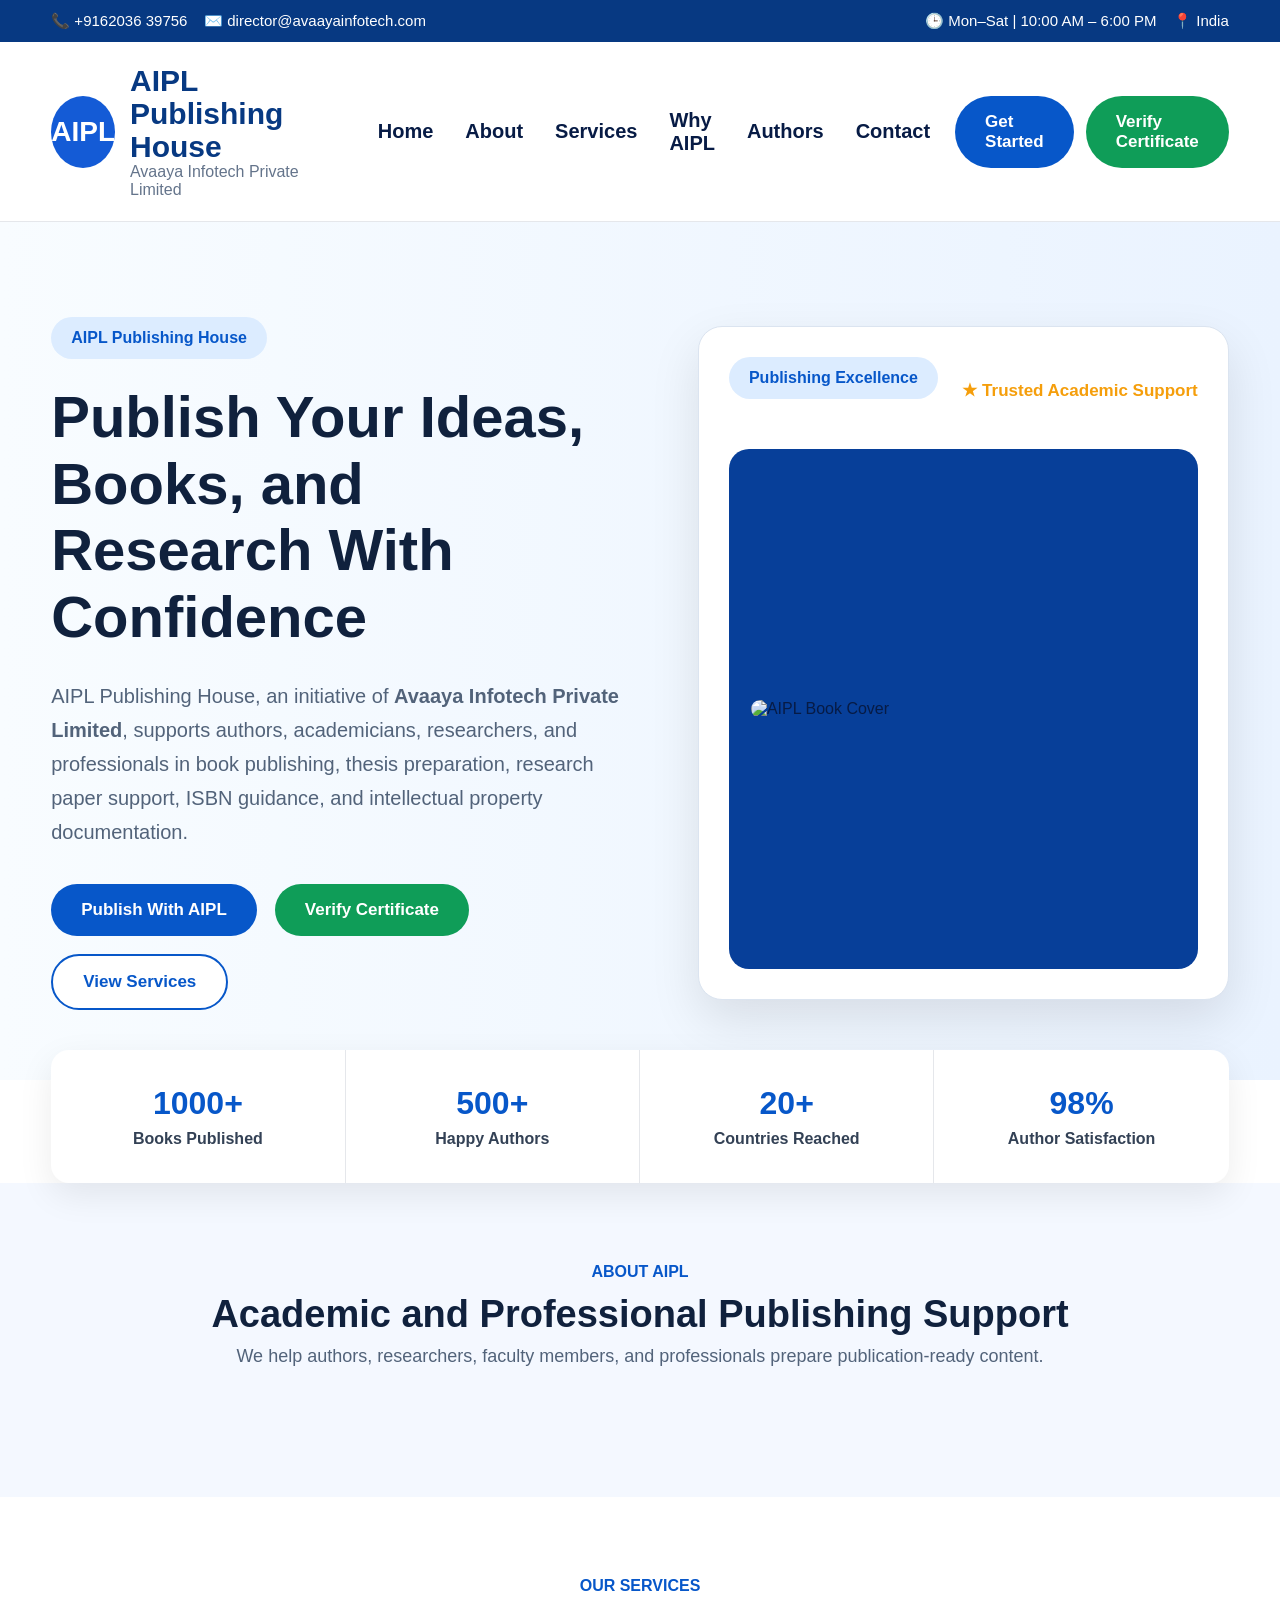
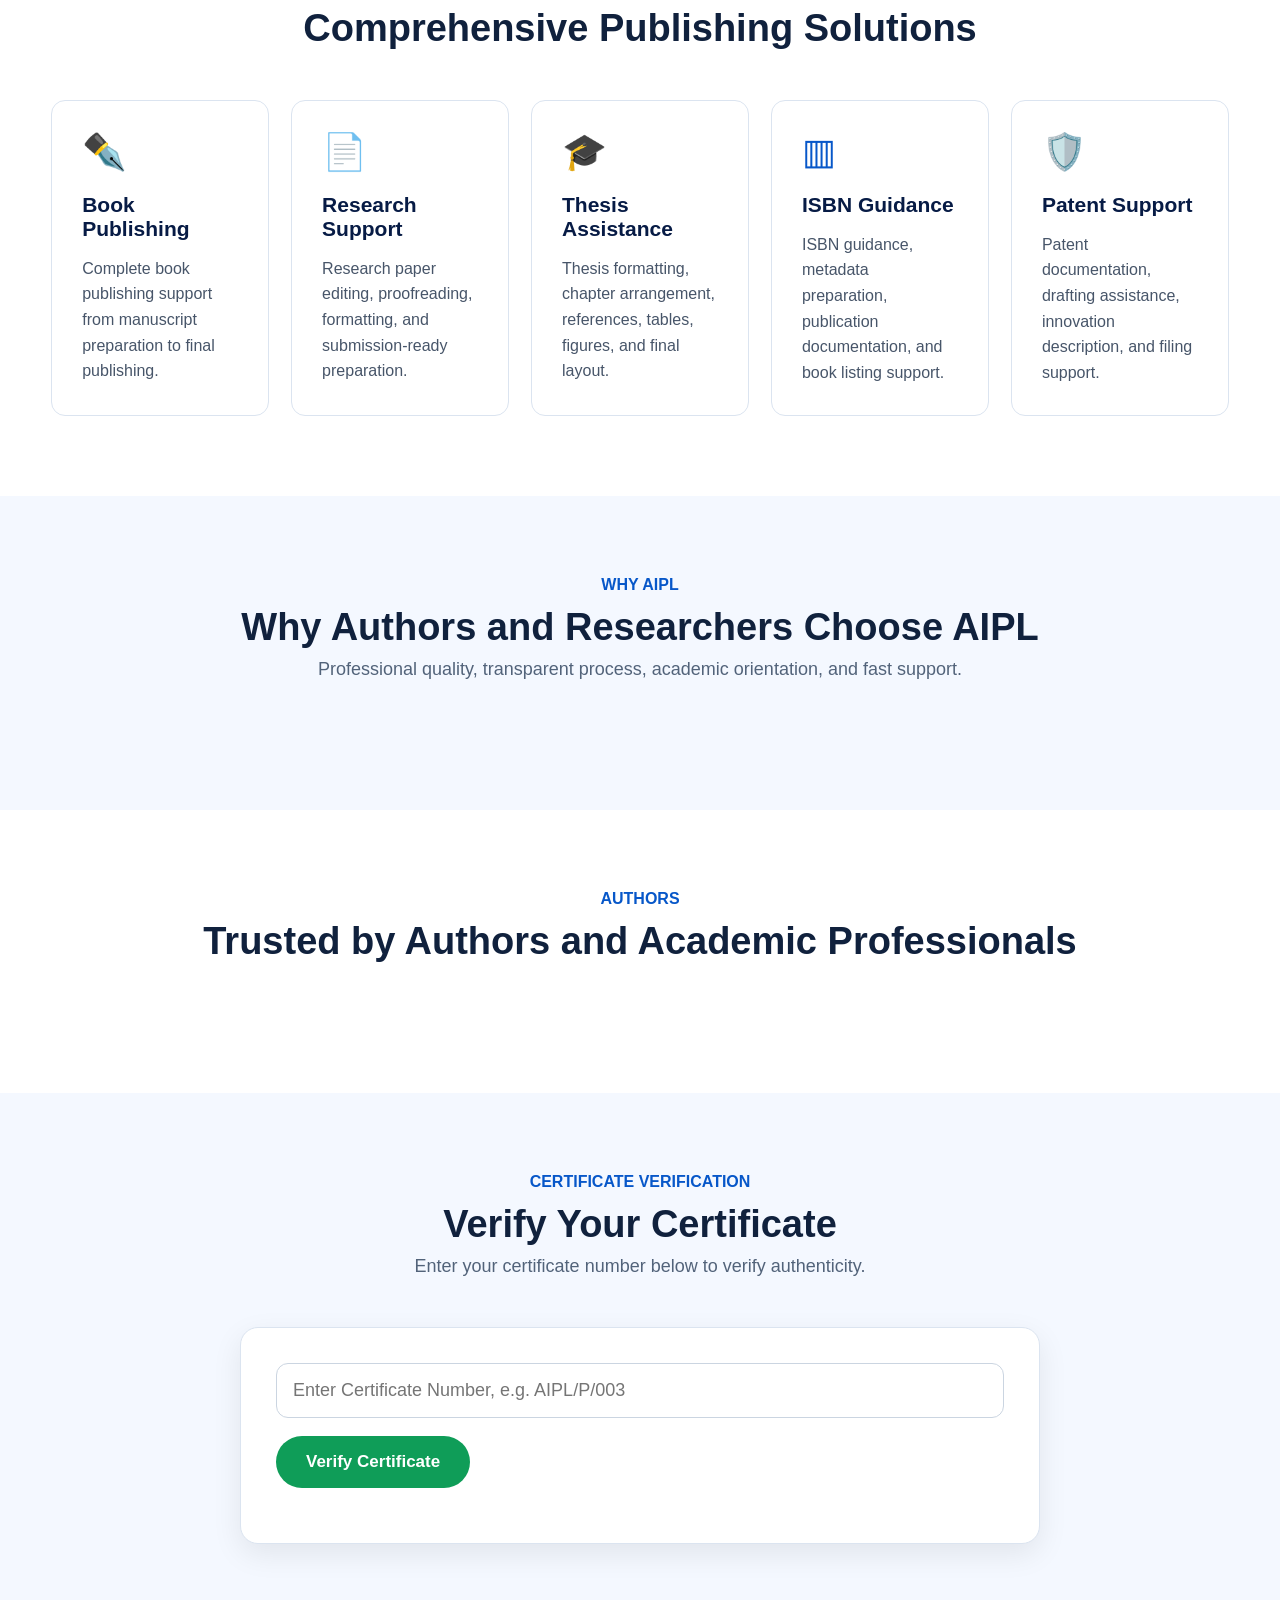
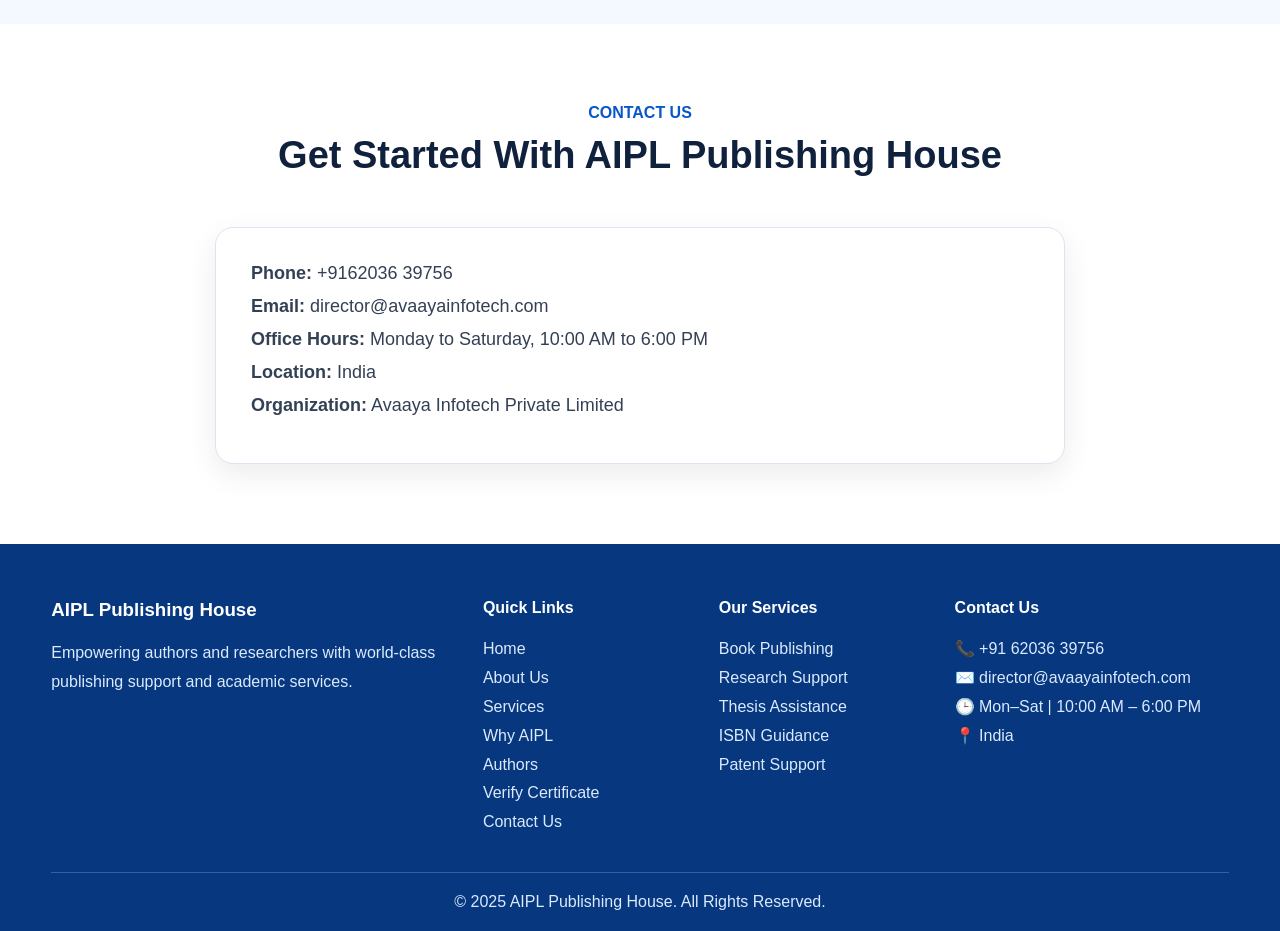
==== commit 405ce4b9: "Update index.html" ====
--- a/aipl/index.html
+++ b/aipl/index.html
@@ -1,262 +1,864 @@
 <!DOCTYPE html>
 <html lang="en">
 <head>
-  <meta charset="UTF-8" />
-  <meta name="viewport" content="width=device-width, initial-scale=1.0" />
-  <title>AIPL Publishing House | Avaaya Infotech Private Limited</title>
-  <meta name="description" content="AIPL Publishing House by Avaaya Infotech Private Limited - Book publishing, research paper support, thesis assistance, ISBN guidance, and patent documentation services." />
-  <style>
-    :root {
-      --primary: #0b4db8;
-      --primary-dark: #08357e;
-      --secondary: #f4f8ff;
-      --accent: #f7b500;
-      --text: #1c2733;
-      --muted: #64748b;
-      --white: #ffffff;
-      --border: #d7e3f2;
-      --success: #0f9d58;
-      --danger: #dc2626;
-      --shadow: 0 10px 25px rgba(11, 77, 184, 0.12);
-      --radius: 18px;
-      --max-width: 1200px;
+<meta charset="UTF-8">
+<meta name="viewport" content="width=device-width, initial-scale=1.0">
+<title>AIPL Publishing House</title>
+
+<style>
+*{
+  margin:0;
+  padding:0;
+  box-sizing:border-box;
+}
+
+html{
+  scroll-behavior:smooth;
+}
+
+body{
+  font-family:Arial, Helvetica, sans-serif;
+  color:#071b45;
+  background:#ffffff;
+}
+
+a{
+  text-decoration:none;
+  color:inherit;
+}
+
+.container{
+  width:92%;
+  max-width:1280px;
+  margin:auto;
+}
+
+/* Top Bar */
+.topbar{
+  background:#073982;
+  color:white;
+  padding:12px 0;
+  font-size:15px;
+}
+
+.topbar .container{
+  display:flex;
+  justify-content:space-between;
+  gap:15px;
+  flex-wrap:wrap;
+}
+
+/* Header */
+.header{
+  background:white;
+  padding:22px 0;
+  border-bottom:1px solid #e5e7eb;
+  position:sticky;
+  top:0;
+  z-index:999;
+}
+
+.nav{
+  display:flex;
+  justify-content:space-between;
+  align-items:center;
+  gap:25px;
+}
+
+.logo{
+  display:flex;
+  align-items:center;
+  gap:15px;
+}
+
+.logo-circle{
+  width:72px;
+  height:72px;
+  border-radius:50%;
+  background:#145bd6;
+  color:white;
+  display:flex;
+  align-items:center;
+  justify-content:center;
+  font-size:28px;
+  font-weight:900;
+}
+
+.logo h1{
+  font-size:30px;
+  color:#073982;
+  line-height:1.1;
+  font-weight:900;
+}
+
+.logo p{
+  color:#64748b;
+  font-size:16px;
+}
+
+.menu{
+  display:flex;
+  align-items:center;
+  gap:32px;
+  font-size:20px;
+  font-weight:800;
+}
+
+.menu a:hover{
+  color:#145bd6;
+}
+
+.nav-buttons{
+  display:flex;
+  gap:12px;
+  align-items:center;
+}
+
+.btn{
+  padding:16px 30px;
+  border-radius:50px;
+  font-weight:900;
+  display:inline-block;
+  border:none;
+  cursor:pointer;
+  font-size:17px;
+}
+
+.btn-blue{
+  background:#0757c9;
+  color:white;
+}
+
+.btn-green{
+  background:#0f9d58;
+  color:white;
+}
+
+.btn-outline{
+  border:2px solid #0757c9;
+  color:#0757c9;
+  background:white;
+}
+
+/* Hero */
+.hero{
+  background:linear-gradient(90deg,#f8fcff,#eaf3ff);
+  padding:95px 0 70px;
+}
+
+.hero-grid{
+  display:grid;
+  grid-template-columns:1.05fr .95fr;
+  gap:60px;
+  align-items:center;
+}
+
+.badge{
+  display:inline-block;
+  background:#dcecff;
+  color:#0757c9;
+  padding:12px 20px;
+  border-radius:30px;
+  font-weight:900;
+  margin-bottom:25px;
+}
+
+.hero h2{
+  font-size:58px;
+  line-height:1.15;
+  margin-bottom:28px;
+  color:#10213d;
+}
+
+.hero p{
+  font-size:20px;
+  line-height:1.7;
+  color:#52637a;
+  margin-bottom:35px;
+}
+
+.hero-actions{
+  display:flex;
+  gap:18px;
+  flex-wrap:wrap;
+}
+
+/* Book Card */
+.hero-card{
+  background:white;
+  border-radius:24px;
+  padding:30px;
+  box-shadow:0 20px 50px rgba(0,0,0,.10);
+  border:1px solid #dbe4f0;
+}
+
+.hero-card-top{
+  display:flex;
+  justify-content:space-between;
+  align-items:center;
+  gap:10px;
+  margin-bottom:25px;
+  flex-wrap:wrap;
+}
+
+.trust{
+  color:#f59e0b;
+  font-weight:900;
+  font-size:17px;
+}
+
+.book-box{
+  background:#073f99;
+  border-radius:20px;
+  padding:22px;
+  min-height:520px;
+  display:flex;
+  align-items:center;
+  justify-content:center;
+}
+
+.book-box img{
+  width:100%;
+  max-height:500px;
+  object-fit:contain;
+  display:block;
+  border-radius:12px;
+}
+
+/* Stats */
+.stats{
+  margin-top:-30px;
+  position:relative;
+  z-index:3;
+}
+
+.stats-box{
+  background:white;
+  border-radius:18px;
+  box-shadow:0 12px 35px rgba(0,0,0,.08);
+  display:grid;
+  grid-template-columns:repeat(4,1fr);
+  overflow:hidden;
+}
+
+.stat{
+  padding:35px;
+  text-align:center;
+  border-right:1px solid #e5e7eb;
+}
+
+.stat:last-child{
+  border-right:none;
+}
+
+.stat h3{
+  font-size:32px;
+  color:#0757c9;
+  margin-bottom:8px;
+}
+
+.stat p{
+  color:#334155;
+  font-weight:700;
+}
+
+/* Sections */
+.section{
+  padding:80px 0;
+}
+
+.section-light{
+  background:#f4f8ff;
+}
+
+.title{
+  text-align:center;
+  margin-bottom:50px;
+}
+
+.title span{
+  color:#0757c9;
+  font-weight:900;
+}
+
+.title h2{
+  font-size:38px;
+  margin-top:12px;
+  color:#10213d;
+}
+
+.title p{
+  color:#52637a;
+  font-size:18px;
+  margin-top:10px;
+}
+
+/* Services */
+.services{
+  display:grid;
+  grid-template-columns:repeat(5,1fr);
+  gap:22px;
+}
+
+.card{
+  border:1px solid #dbe4f0;
+  border-radius:14px;
+  padding:30px;
+  background:white;
+}
+
+.card .icon{
+  font-size:36px;
+  color:#0757c9;
+  margin-bottom:20px;
+}
+
+.card h3{
+  margin-bottom:15px;
+  font-size:21px;
+}
+
+.card p{
+  color:#475569;
+  line-height:1.6;
+}
+
+/* Verification */
+.verify-box{
+  max-width:800px;
+  margin:auto;
+  background:white;
+  padding:35px;
+  border-radius:18px;
+  box-shadow:0 10px 30px rgba(0,0,0,.08);
+  border:1px solid #dbe4f0;
+}
+
+.verify-box input{
+  width:100%;
+  padding:16px;
+  border:1px solid #cbd5e1;
+  border-radius:12px;
+  font-size:18px;
+  margin-bottom:18px;
+}
+
+.result{
+  margin-top:20px;
+}
+
+.success{
+  background:#eafff1;
+  border-left:6px solid #0f9d58;
+  padding:22px;
+  border-radius:12px;
+}
+
+.error{
+  background:#fff0f0;
+  border-left:6px solid #dc2626;
+  padding:22px;
+  border-radius:12px;
+  color:#991b1b;
+}
+
+/* Contact */
+.contact-box{
+  max-width:850px;
+  margin:auto;
+  background:white;
+  padding:35px;
+  border-radius:18px;
+  box-shadow:0 10px 30px rgba(0,0,0,.08);
+  border:1px solid #dbe4f0;
+}
+
+.contact-box p{
+  font-size:18px;
+  margin-bottom:12px;
+  color:#334155;
+}
+
+/* Footer */
+.footer{
+  background:#06377f;
+  color:white;
+  padding:55px 0 20px;
+}
+
+.footer-grid{
+  display:grid;
+  grid-template-columns:2fr 1fr 1fr 1.4fr;
+  gap:40px;
+}
+
+.footer h3,
+.footer h4{
+  margin-bottom:18px;
+}
+
+.footer p,
+.footer li{
+  color:#dbeafe;
+  line-height:1.8;
+  list-style:none;
+}
+
+.footer a{
+  color:#dbeafe;
+}
+
+.footer-bottom{
+  border-top:1px solid rgba(255,255,255,.2);
+  margin-top:35px;
+  padding-top:20px;
+  text-align:center;
+  color:#dbeafe;
+}
+
+/* Mobile */
+@media(max-width:1100px){
+  .hero-grid,
+  .stats-box,
+  .services,
+  .footer-grid{
+    grid-template-columns:1fr;
+  }
+
+  .menu{
+    display:none;
+  }
+
+  .hero h2{
+    font-size:42px;
+  }
+
+  .nav{
+    flex-wrap:wrap;
+  }
+
+  .nav-buttons{
+    width:100%;
+    justify-content:flex-start;
+  }
+
+  .book-box{
+    min-height:auto;
+  }
+}
+
+@media(max-width:600px){
+  .hero{
+    padding:55px 0 45px;
+  }
+
+  .hero h2{
+    font-size:34px;
+  }
+
+  .hero p{
+    font-size:17px;
+  }
+
+  .btn{
+    padding:13px 20px;
+    font-size:14px;
+  }
+
+  .logo h1{
+    font-size:22px;
+  }
+
+  .logo-circle{
+    width:58px;
+    height:58px;
+    font-size:22px;
+  }
+}
+</style>
+</head>
+
+<body>
+
+<div class="topbar">
+  <div class="container">
+    <div>📞 +9162036 39756 &nbsp;&nbsp; ✉️ director@avaayainfotech.com</div>
+    <div>🕒 Mon–Sat | 10:00 AM – 6:00 PM &nbsp;&nbsp; 📍 India</div>
+  </div>
+</div>
+
+<header class="header">
+  <div class="container nav">
+
+    <div class="logo">
+      <div class="logo-circle">AIPL</div>
+      <div>
+        <h1>AIPL Publishing House</h1>
+        <p>Avaaya Infotech Private Limited</p>
+      </div>
+    </div>
+
+    <nav class="menu">
+      <a href="#home">Home</a>
+      <a href="#about">About</a>
+      <a href="#services">Services</a>
+      <a href="#why">Why AIPL</a>
+      <a href="#authors">Authors</a>
+      <a href="#contact">Contact</a>
+    </nav>
+
+    <div class="nav-buttons">
+      <a href="#contact" class="btn btn-blue">Get Started</a>
+      <a href="#verify" class="btn btn-green">Verify Certificate</a>
+    </div>
+
+  </div>
+</header>
+
+<section class="hero" id="home">
+  <div class="container hero-grid">
+
+    <div>
+      <span class="badge">AIPL Publishing House</span>
+
+      <h2>Publish Your Ideas, Books, and Research With Confidence</h2>
+
+      <p>
+        AIPL Publishing House, an initiative of <b>Avaaya Infotech Private Limited</b>,
+        supports authors, academicians, researchers, and professionals in book publishing,
+        thesis preparation, research paper support, ISBN guidance, and intellectual property documentation.
+      </p>
+
+      <div class="hero-actions">
+        <a href="#contact" class="btn btn-blue">Publish With AIPL</a>
+        <a href="#verify" class="btn btn-green">Verify Certificate</a>
+        <a href="#services" class="btn btn-outline">View Services</a>
+      </div>
+    </div>
+
+    <div class="hero-card">
+      <div class="hero-card-top">
+        <span class="badge">Publishing Excellence</span>
+        <span class="trust">★ Trusted Academic Support</span>
+      </div>
+
+      <div class="book-box">
+        <img src="./assets/book-cover.jpg" alt="AIPL Book Cover">
+      </div>
+    </div>
+
+  </div>
+</section>
+
+<section class="stats">
+  <div class="container stats-box">
+    <div class="stat">
+      <h3>1000+</h3>
+      <p>Books Published</p>
+    </div>
+
+    <div class="stat">
+      <h3>500+</h3>
+      <p>Happy Authors</p>
+    </div>
+
+    <div class="stat">
+      <h3>20+</h3>
+      <p>Countries Reached</p>
+    </div>
+
+    <div class="stat">
+      <h3>98%</h3>
+      <p>Author Satisfaction</p>
+    </div>
+  </div>
+</section>
+
+<section class="section section-light" id="about">
+  <div class="container">
+    <div class="title">
+      <span>ABOUT AIPL</span>
+      <h2>Academic and Professional Publishing Support</h2>
+      <p>
+        We help authors, researchers, faculty members, and professionals prepare publication-ready content.
+      </p>
+    </div>
+  </div>
+</section>
+
+<section class="section" id="services">
+  <div class="container">
+
+    <div class="title">
+      <span>OUR SERVICES</span>
+      <h2>Comprehensive Publishing Solutions</h2>
+    </div>
+
+    <div class="services">
+
+      <div class="card">
+        <div class="icon">✒️</div>
+        <h3>Book Publishing</h3>
+        <p>Complete book publishing support from manuscript preparation to final publishing.</p>
+      </div>
+
+      <div class="card">
+        <div class="icon">📄</div>
+        <h3>Research Support</h3>
+        <p>Research paper editing, proofreading, formatting, and submission-ready preparation.</p>
+      </div>
+
+      <div class="card">
+        <div class="icon">🎓</div>
+        <h3>Thesis Assistance</h3>
+        <p>Thesis formatting, chapter arrangement, references, tables, figures, and final layout.</p>
+      </div>
+
+      <div class="card">
+        <div class="icon">▥</div>
+        <h3>ISBN Guidance</h3>
+        <p>ISBN guidance, metadata preparation, publication documentation, and book listing support.</p>
+      </div>
+
+      <div class="card">
+        <div class="icon">🛡️</div>
+        <h3>Patent Support</h3>
+        <p>Patent documentation, drafting assistance, innovation description, and filing support.</p>
+      </div>
+
+    </div>
+
+  </div>
+</section>
+
+<section class="section section-light" id="why">
+  <div class="container">
+    <div class="title">
+      <span>WHY AIPL</span>
+      <h2>Why Authors and Researchers Choose AIPL</h2>
+      <p>Professional quality, transparent process, academic orientation, and fast support.</p>
+    </div>
+  </div>
+</section>
+
+<section class="section" id="authors">
+  <div class="container">
+    <div class="title">
+      <span>AUTHORS</span>
+      <h2>Trusted by Authors and Academic Professionals</h2>
+    </div>
+  </div>
+</section>
+
+<section class="section section-light" id="verify">
+  <div class="container">
+
+    <div class="title">
+      <span>CERTIFICATE VERIFICATION</span>
+      <h2>Verify Your Certificate</h2>
+      <p>Enter your certificate number below to verify authenticity.</p>
+    </div>
+
+    <div class="verify-box">
+      <input type="text" id="certInput" placeholder="Enter Certificate Number, e.g. AIPL/P/003">
+
+      <button class="btn btn-green" onclick="verifyCertificate()">
+        Verify Certificate
+      </button>
+
+      <div id="verifyResult" class="result"></div>
+    </div>
+
+  </div>
+</section>
+
+<section class="section" id="contact">
+  <div class="container">
+
+    <div class="title">
+      <span>CONTACT US</span>
+      <h2>Get Started With AIPL Publishing House</h2>
+    </div>
+
+    <div class="contact-box">
+      <p><b>Phone:</b> +9162036 39756</p>
+      <p><b>Email:</b> director@avaayainfotech.com</p>
+      <p><b>Office Hours:</b> Monday to Saturday, 10:00 AM to 6:00 PM</p>
+      <p><b>Location:</b> India</p>
+      <p><b>Organization:</b> Avaaya Infotech Private Limited</p>
+    </div>
+
+  </div>
+</section>
+
+<footer class="footer">
+  <div class="container footer-grid">
+
+    <div>
+      <h3>AIPL Publishing House</h3>
+      <p>
+        Empowering authors and researchers with world-class publishing support and academic services.
+      </p>
+    </div>
+
+    <div>
+      <h4>Quick Links</h4>
+      <ul>
+        <li><a href="#home">Home</a></li>
+        <li><a href="#about">About Us</a></li>
+        <li><a href="#services">Services</a></li>
+        <li><a href="#why">Why AIPL</a></li>
+        <li><a href="#authors">Authors</a></li>
+        <li><a href="#verify">Verify Certificate</a></li>
+        <li><a href="#contact">Contact Us</a></li>
+      </ul>
+    </div>
+
+    <div>
+      <h4>Our Services</h4>
+      <ul>
+        <li>Book Publishing</li>
+        <li>Research Support</li>
+        <li>Thesis Assistance</li>
+        <li>ISBN Guidance</li>
+        <li>Patent Support</li>
+      </ul>
+    </div>
+
+    <div>
+      <h4>Contact Us</h4>
+      <ul>
+        <li>📞 +91 62036 39756</li>
+        <li>✉️ director@avaayainfotech.com</li>
+        <li>🕒 Mon–Sat | 10:00 AM – 6:00 PM</li>
+        <li>📍 India</li>
+      </ul>
+    </div>
+
+  </div>
+
+  <div class="container footer-bottom">
+    © 2025 AIPL Publishing House. All Rights Reserved.
+  </div>
+</footer>
+
+<script>
+const SHEET_ID = "19aPLhjLCw3TpBpSwEIx4jCxSqz0l6pQGJGS244VUe4s";
+const GID = "804965672";
+
+const SHEET_URL =
+  `https://docs.google.com/spreadsheets/d/${SHEET_ID}/gviz/tq?tqx=out:csv&gid=${GID}`;
+
+function parseCSV(text) {
+  const rows = [];
+  let row = [];
+  let cell = "";
+  let quote = false;
+
+  for (let i = 0; i < text.length; i++) {
+    const char = text[i];
+    const next = text[i + 1];
+
+    if (char === '"' && quote && next === '"') {
+      cell += '"';
+      i++;
+    } else if (char === '"') {
+      quote = !quote;
+    } else if (char === "," && !quote) {
+      row.push(cell.trim());
+      cell = "";
+    } else if ((char === "\n" || char === "\r") && !quote) {
+      if (cell || row.length) {
+        row.push(cell.trim());
+        rows.push(row);
+        row = [];
+        cell = "";
+      }
+    } else {
+      cell += char;
     }
-    * { margin: 0; padding: 0; box-sizing: border-box; }
-    html { scroll-behavior: smooth; }
-    body { font-family: Arial, Helvetica, sans-serif; color: var(--text); background: #fff; line-height: 1.6; }
-    a { text-decoration: none; color: inherit; }
-    img { max-width: 100%; display: block; }
-    .container { width: min(92%, var(--max-width)); margin: 0 auto; }
-    .topbar { background: var(--primary-dark); color: var(--white); font-size: 14px; }
-    .topbar .container { display: flex; justify-content: space-between; align-items: center; gap: 16px; padding: 10px 0; flex-wrap: wrap; }
-    .topbar-left, .topbar-right { display: flex; gap: 18px; flex-wrap: wrap; align-items: center; }
-    .navbar { position: sticky; top: 0; z-index: 999; background: rgba(255,255,255,0.96); backdrop-filter: blur(8px); border-bottom: 1px solid var(--border); }
-    .nav-wrap { display: flex; align-items: center; justify-content: space-between; padding: 14px 0; gap: 20px; }
-    .logo { display: flex; align-items: center; gap: 12px; min-width: 260px; }
-    .logo-badge { width: 52px; height: 52px; border-radius: 50%; display: grid; place-items: center; background: linear-gradient(135deg, var(--primary), #2b78ff); color: white; font-weight: 700; font-size: 20px; box-shadow: var(--shadow); }
-    .logo-text h1 { font-size: 22px; line-height: 1.1; color: var(--primary-dark); }
-    .logo-text p { font-size: 12px; color: var(--muted); }
-    .nav-links { display: flex; gap: 22px; align-items: center; list-style: none; }
-    .nav-links a { color: var(--text); font-weight: 600; transition: 0.25s ease; }
-    .nav-links a:hover { color: var(--primary); }
-    .nav-cta { display: flex; gap: 10px; align-items: center; }
-    .btn { display: inline-block; padding: 13px 22px; border-radius: 999px; font-weight: 700; transition: 0.3s ease; border: 2px solid transparent; cursor: pointer; }
-    .btn-primary { background: var(--primary); color: var(--white); box-shadow: var(--shadow); }
-    .btn-primary:hover { background: var(--primary-dark); transform: translateY(-2px); }
-    .btn-outline { border-color: var(--primary); color: var(--primary); background: transparent; }
-    .btn-outline:hover { background: var(--primary); color: var(--white); }
-    .btn-verify { background: var(--success); color: white; border-color: var(--success); }
-    .btn-verify:hover { background: #0b7d46; transform: translateY(-2px); }
-    .menu-toggle { display: none; background: var(--primary); color: white; border: none; padding: 10px 14px; border-radius: 10px; cursor: pointer; font-size: 18px; }
-    .hero { background: radial-gradient(circle at top right, rgba(43,120,255,0.12), transparent 30%), linear-gradient(180deg, #f7fbff 0%, #edf5ff 100%); padding: 85px 0 65px; }
-    .hero-grid { display: grid; grid-template-columns: 1.1fr 0.9fr; gap: 40px; align-items: center; }
-    .eyebrow { display: inline-block; background: #dceaff; color: var(--primary-dark); padding: 8px 14px; border-radius: 999px; font-size: 13px; font-weight: 700; margin-bottom: 18px; }
-    .hero h2 { font-size: 52px; line-height: 1.12; margin-bottom: 18px; color: #0e1f38; }
-    .hero p { font-size: 18px; color: var(--muted); margin-bottom: 26px; max-width: 680px; }
-    .hero-actions { display: flex; gap: 14px; flex-wrap: wrap; margin-bottom: 28px; }
-    .hero-mini-stats { display: grid; grid-template-columns: repeat(4, 1fr); gap: 14px; margin-top: 18px; }
-    .mini-stat { background: rgba(255,255,255,0.9); border: 1px solid var(--border); border-radius: 16px; padding: 16px; text-align: center; box-shadow: 0 8px 20px rgba(0,0,0,0.04); }
-    .mini-stat h3 { color: var(--primary); font-size: 22px; margin-bottom: 6px; }
-    .mini-stat p { margin: 0; font-size: 13px; color: var(--muted); }
-    .hero-card, .contact-card, .contact-form { background: white; border-radius: 24px; padding: 28px; box-shadow: var(--shadow); border: 1px solid var(--border); }
-    .hero-card-top { display: flex; justify-content: space-between; align-items: center; margin-bottom: 18px; gap: 10px; flex-wrap: wrap; }
-    .tag { background: #eef5ff; color: var(--primary); padding: 6px 12px; border-radius: 999px; font-size: 12px; font-weight: 700; }
-    .rating { color: #f59e0b; font-weight: 700; font-size: 14px; }
-    .book-showcase { background: linear-gradient(135deg, var(--primary-dark), var(--primary)); border-radius: 20px; padding: 28px; color: white; min-height: 320px; display: flex; flex-direction: column; justify-content: space-between; }
-    .book-cover { width: 180px; height: 230px; border-radius: 14px; background: linear-gradient(145deg, #ffffff, #b4d0ff); box-shadow: 0 14px 30px rgba(0,0,0,0.18); display: flex; align-items: center; justify-content: center; color: var(--primary-dark); font-size: 26px; font-weight: bold; }
-    .distribution { margin-top: 20px; }
-    .distribution p { color: #d9e8ff; margin-bottom: 10px; font-size: 14px; }
-    .platforms { display: flex; gap: 10px; flex-wrap: wrap; }
-    .platforms span { background: rgba(255,255,255,0.12); border: 1px solid rgba(255,255,255,0.18); padding: 8px 12px; border-radius: 999px; font-size: 13px; }
-    .section { padding: 82px 0; }
-    .section-light { background: var(--secondary); }
-    .section-heading { text-align: center; max-width: 850px; margin: 0 auto 46px; }
-    .section-heading span { display: inline-block; color: var(--primary); font-weight: 700; letter-spacing: 0.4px; margin-bottom: 10px; text-transform: uppercase; font-size: 13px; }
-    .section-heading h2 { font-size: 40px; margin-bottom: 14px; color: #10233f; }
-    .section-heading p { color: var(--muted); font-size: 17px; }
-    .services-grid { display: grid; grid-template-columns: repeat(4, 1fr); gap: 22px; }
-    .service-card, .why-item, .testimonial { background: white; border: 1px solid var(--border); border-radius: 22px; padding: 28px 22px; transition: 0.3s ease; box-shadow: 0 10px 18px rgba(0,0,0,0.03); }
-    .service-card:hover { transform: translateY(-6px); box-shadow: var(--shadow); }
-    .service-icon { width: 60px; height: 60px; border-radius: 18px; background: #eaf2ff; display: grid; place-items: center; font-size: 28px; margin-bottom: 16px; }
-    .service-card h3 { font-size: 22px; margin-bottom: 12px; color: #10233f; }
-    .service-card p, .why-item p, .contact-card p { color: var(--muted); font-size: 15px; margin-bottom: 18px; }
-    .service-list { list-style: none; margin-bottom: 22px; }
-    .service-list li { padding-left: 20px; position: relative; margin-bottom: 10px; color: var(--text); font-size: 14px; }
-    .service-list li::before { content: "✓"; position: absolute; left: 0; color: var(--success); font-weight: 700; }
-    .learn-link { color: var(--primary); font-weight: 700; }
-    .why-grid { display: grid; grid-template-columns: 1fr 1fr; gap: 34px; align-items: center; }
-    .image-panel { background: linear-gradient(135deg, #dbe9ff, #f2f7ff); border-radius: 26px; min-height: 480px; position: relative; overflow: hidden; border: 1px solid var(--border); }
-    .image-panel-content { position: absolute; inset: 0; display: flex; flex-direction: column; justify-content: center; align-items: center; padding: 40px; text-align: center; }
-    .badge-big { background: white; padding: 16px 24px; border-radius: 18px; box-shadow: var(--shadow); margin-bottom: 18px; color: var(--primary-dark); font-weight: 700; font-size: 20px; }
-    .image-panel-content h3 { font-size: 38px; color: var(--primary-dark); margin-bottom: 10px; }
-    .image-panel-content p { color: var(--muted); max-width: 360px; }
-    .why-points { display: grid; gap: 18px; }
-    .why-item h4 { font-size: 20px; margin-bottom: 8px; color: #10233f; }
-    .testimonials-grid { display: grid; grid-template-columns: repeat(4, 1fr); gap: 22px; }
-    .stars { color: #f59e0b; font-size: 18px; margin-bottom: 14px; }
-    .testimonial blockquote { font-size: 15px; color: var(--text); margin-bottom: 18px; min-height: 130px; }
-    .author { display: flex; align-items: center; gap: 12px; }
-    .author-badge { width: 44px; height: 44px; border-radius: 50%; background: var(--primary); color: white; display: grid; place-items: center; font-weight: 700; }
-    .cta { background: linear-gradient(135deg, var(--primary-dark), var(--primary)); color: white; border-radius: 28px; padding: 50px 36px; display: flex; justify-content: space-between; align-items: center; gap: 28px; flex-wrap: wrap; box-shadow: var(--shadow); }
-    .cta h2 { font-size: 38px; margin-bottom: 12px; }
-    .cta p { color: #d8e8ff; max-width: 680px; }
-    .cta-checks { margin-top: 16px; display: flex; flex-wrap: wrap; gap: 12px; }
-    .cta-checks span { background: rgba(255,255,255,0.12); padding: 10px 14px; border-radius: 999px; border: 1px solid rgba(255,255,255,0.14); font-size: 14px; }
-    .cta .btn-primary { background: white; color: var(--primary-dark); }
-    .contact-grid { display: grid; grid-template-columns: 1fr 1fr; gap: 28px; }
-    .contact-card h3, .contact-form h3 { margin-bottom: 16px; color: #10233f; font-size: 28px; }
-    .contact-list { list-style: none; display: grid; gap: 14px; }
-    .contact-list li { background: var(--secondary); border-radius: 14px; padding: 14px 16px; border: 1px solid var(--border); }
-    .contact-list strong { display: block; color: var(--primary-dark); margin-bottom: 4px; }
-    .form-group { margin-bottom: 16px; }
-    .form-group label { display: block; font-weight: 700; margin-bottom: 8px; color: #10233f; }
-    .form-group input, .form-group textarea, .form-group select, .verify-input { width: 100%; padding: 14px 14px; border-radius: 14px; border: 1px solid var(--border); font-size: 15px; outline: none; }
-    .form-group input:focus, .form-group textarea:focus, .form-group select:focus, .verify-input:focus { border-color: var(--primary); box-shadow: 0 0 0 4px rgba(11,77,184,0.08); }
-    .form-group textarea { min-height: 130px; resize: vertical; }
-    .verify-box { max-width: 820px; margin: 0 auto; background: white; border: 1px solid var(--border); border-radius: 24px; padding: 34px; box-shadow: var(--shadow); }
-    .verify-row { display: flex; gap: 12px; flex-wrap: wrap; }
-    .verify-row .verify-input { flex: 1; min-width: 260px; }
-    .result-card { margin-top: 22px; padding: 22px; border-radius: 18px; border-left: 6px solid var(--success); background: #eafaf0; }
-    .result-card.error { border-left-color: var(--danger); background: #fff0f0; }
-    .result-card h3 { margin-bottom: 12px; color: #10233f; }
-    .result-card p { margin-bottom: 8px; }
-    .footer { background: #091526; color: white; padding: 70px 0 24px; }
-    .footer-grid { display: grid; grid-template-columns: 1.2fr 1fr 1fr 1fr; gap: 30px; margin-bottom: 34px; }
-    .footer h4 { margin-bottom: 16px; font-size: 18px; }
-    .footer p, .footer li, .footer a { color: #c4d0e2; font-size: 14px; }
-    .footer ul { list-style: none; display: grid; gap: 10px; }
-    .footer-brand p { margin-top: 14px; max-width: 360px; }
-    .footer-bottom { border-top: 1px solid rgba(255,255,255,0.12); padding-top: 18px; display: flex; justify-content: space-between; gap: 14px; flex-wrap: wrap; color: #c4d0e2; font-size: 14px; }
-    @media (max-width: 1100px) { .services-grid, .testimonials-grid { grid-template-columns: repeat(2, 1fr); } .hero-grid, .why-grid, .contact-grid, .footer-grid { grid-template-columns: 1fr; } .hero h2 { font-size: 42px; } }
-    @media (max-width: 850px) { .nav-links { position: absolute; top: 78px; left: 0; width: 100%; background: white; border-bottom: 1px solid var(--border); flex-direction: column; padding: 20px; display: none; } .nav-links.active { display: flex; } .menu-toggle { display: block; } .nav-cta { display: none; } .hero-mini-stats { grid-template-columns: repeat(2, 1fr); } .section-heading h2 { font-size: 32px; } .cta h2 { font-size: 30px; } }
-    @media (max-width: 600px) { .services-grid, .testimonials-grid { grid-template-columns: 1fr; } .hero { padding: 60px 0 40px; } .hero h2 { font-size: 34px; } .hero p { font-size: 16px; } .hero-mini-stats { grid-template-columns: 1fr; } .topbar .container { flex-direction: column; align-items: flex-start; } .verify-row { flex-direction: column; } }
-  </style>
-</head>
-<body>
-  <div class="topbar">
-    <div class="container">
-      <div class="topbar-left"><span>📞 +9162036 39756</span><span>✉️ director@avaayainfotech.com</span></div>
-      <div class="topbar-right"><span>🕒 Mon–Sat | 10:00 AM – 6:00 PM</span><span>📍 India</span></div>
-    </div>
-  </div>
-
-  <header class="navbar">
-    <div class="container nav-wrap">
-      <a href="#home" class="logo"><div class="logo-badge">AIPL</div><div class="logo-text"><h1>AIPL Publishing House</h1><p>Avaaya Infotech Private Limited</p></div></a>
-      <button class="menu-toggle" id="menuToggle">☰</button>
-      <nav>
-        <ul class="nav-links" id="navLinks">
-          <li><a href="#home">Home</a></li><li><a href="#about">About</a></li><li><a href="#services">Services</a></li><li><a href="#why-us">Why AIPL</a></li><li><a href="#testimonials">Authors</a></li><li><a href="#verify-certificate">Verify Certificate</a></li><li><a href="#contact">Contact</a></li>
-        </ul>
-      </nav>
-      <div class="nav-cta">
-        <a href="#contact" class="btn btn-primary">Get Started</a>
-        <a href="#verify-certificate" class="btn btn-verify">Verify Certificate</a>
-      </div>
-    </div>
-  </header>
-
-  <section class="hero" id="home">
-    <div class="container hero-grid">
-      <div>
-        <span class="eyebrow">AIPL Publishing House</span>
-        <h2>Publish Your Ideas, Books, and Research With Confidence</h2>
-        <p>AIPL Publishing House, an initiative of <strong>Avaaya Infotech Private Limited</strong>, supports authors, academicians, researchers, and professionals in book publishing, thesis preparation, research paper support, ISBN guidance, and intellectual property documentation.</p>
-        <div class="hero-actions"><a href="#contact" class="btn btn-primary">Publish With AIPL</a><a href="#verify-certificate" class="btn btn-verify">Verify Certificate</a><a href="#services" class="btn btn-outline">View Services</a></div>
-        <div class="hero-mini-stats"><div class="mini-stat"><h3>500+</h3><p>Publishing Consultations</p></div><div class="mini-stat"><h3>100+</h3><p>Authors Supported</p></div><div class="mini-stat"><h3>ISBN</h3><p>Publishing Guidance</p></div><div class="mini-stat"><h3>Global</h3><p>Reach Potential</p></div></div>
-      </div>
-      <div class="hero-card"><div class="hero-card-top"><span class="tag">Publishing Excellence</span><span class="rating">★ Trusted Academic Support</span></div><div class="book-showcase"><div class="book-cover">AIPL</div><div><h3 style="font-size: 28px; margin-bottom: 8px;">AIPL Book Publishing</h3><p style="color:#d8e8ff; font-size: 15px;">From manuscript preparation to publishing support and platform-ready delivery.</p></div><div class="distribution"><p>Guidance for major publishing and distribution platforms:</p><div class="platforms"><span>Amazon</span><span>Kindle</span><span>Google Books</span><span>Global Listings</span><span>ISBN Support</span></div></div></div></div>
-    </div>
-  </section>
-
-  <section class="section section-light" id="about"><div class="container"><div class="section-heading"><span>About AIPL</span><h2>Academic and Professional Publishing Support</h2><p>AIPL Publishing House works with scholars, faculty members, students, innovators, and professionals who seek structured support for publication, documentation, and academic presentation.</p></div><div class="why-grid"><div class="image-panel"><div class="image-panel-content"><div class="badge-big">Avaaya Infotech Private Limited</div><h3>AIPL Publishing House</h3><p>Supporting research, academic writing, publishing workflows, and documentation for a wider scholarly and professional impact.</p></div></div><div class="why-points"><div class="why-item"><h4>Academic Orientation</h4><p>Designed for books, edited volumes, research manuscripts, conference material, and theses.</p></div><div class="why-item"><h4>Professional Quality</h4><p>Clean formatting, polished presentation, and publication-focused support.</p></div><div class="why-item"><h4>Transparent Process</h4><p>Clear communication from manuscript stage to final publishing support.</p></div><div class="why-item"><h4>Research Ecosystem Support</h4><p>Helpful for academicians, institutions, scholars, and innovation-driven professionals.</p></div></div></div></div></section>
-
-  <section class="section" id="services"><div class="container"><div class="section-heading"><span>Our Services</span><h2>What AIPL Publishing House Offers</h2><p>Comprehensive support for publishing, academic documentation, and research-oriented outputs.</p></div><div class="services-grid"><div class="service-card"><div class="service-icon">📚</div><h3>Book Publishing</h3><p>Publishing support for academic books, edited books, reference books, and professional titles.</p><ul class="service-list"><li>Manuscript formatting</li><li>Cover page design</li><li>ISBN guidance</li><li>Platform-ready preparation</li></ul><a href="#contact" class="learn-link">Enquire Now →</a></div><div class="service-card"><div class="service-icon">📝</div><h3>Research Paper Support</h3><p>Support for paper structuring, proofreading, formatting, and reference correction.</p><ul class="service-list"><li>Proofreading and polishing</li><li>Reference formatting</li><li>Journal-style formatting</li><li>Submission-readiness support</li></ul><a href="#contact" class="learn-link">Enquire Now →</a></div><div class="service-card"><div class="service-icon">🎓</div><h3>Thesis Assistance</h3><p>Academic support for thesis organization, formatting, chapter flow, and final presentation readiness.</p><ul class="service-list"><li>Chapter formatting</li><li>Table and figure arrangement</li><li>Reference management</li><li>Submission-ready structure</li></ul><a href="#contact" class="learn-link">Enquire Now →</a></div><div class="service-card"><div class="service-icon">💡</div><h3>Patent Documentation Support</h3><p>Documentation assistance for innovators seeking structured drafting and filing support.</p><ul class="service-list"><li>Drafting guidance</li><li>Innovation documentation</li><li>Prior-art support direction</li><li>Structured filing preparation</li></ul><a href="#contact" class="learn-link">Enquire Now →</a></div></div></div></section>
-
-  <section class="section section-light" id="why-us"><div class="container"><div class="section-heading"><span>Why AIPL</span><h2>Why Authors and Researchers Choose AIPL</h2><p>We focus on clarity, academic relevance, documentation quality, and professional communication.</p></div><div class="why-grid"><div class="image-panel"><div class="image-panel-content"><div class="badge-big">Publishing • Research • Documentation</div><h3>Credible Support</h3><p>Built to support authors and researchers with structured workflows and quality presentation.</p></div></div><div class="why-points"><div class="why-item"><h4>Author-Focused Service</h4><p>Every manuscript and document is handled with attention to academic and professional requirements.</p></div><div class="why-item"><h4>Structured Documentation</h4><p>Clean layout, readable formatting, and better presentation for publishing outputs.</p></div><div class="why-item"><h4>Responsive Communication</h4><p>Faster coordination for publishing queries, revisions, and documentation needs.</p></div><div class="why-item"><h4>Support for Diverse Authors</h4><p>Suitable for students, faculty, scholars, institutions, and industry professionals.</p></div></div></div></div></section>
-
-  <section class="section" id="testimonials"><div class="container"><div class="section-heading"><span>Author Feedback</span><h2>What People Say About AIPL</h2><p>Testimonials from authors and academic professionals associated with AIPL Publishing House.</p></div><div class="testimonials-grid"><div class="testimonial"><div class="stars">★★★★★</div><blockquote>“AIPL Publishing House provided excellent support in organizing and presenting my manuscript in a professional manner.”</blockquote><div class="author"><div class="author-badge">A</div><div><h5>Amit Kaimkuriya</h5><p>Author</p></div></div></div><div class="testimonial"><div class="stars">★★★★★</div><blockquote>“The communication, formatting support, and overall guidance were very smooth and helpful throughout the publication process.”</blockquote><div class="author"><div class="author-badge">A</div><div><h5>Avnesh Tripath</h5><p>Academic Contributor</p></div></div></div><div class="testimonial"><div class="stars">★★★★★</div><blockquote>“I appreciated the structured approach of AIPL Publishing House in handling academic content and documentation.”</blockquote><div class="author"><div class="author-badge">A</div><div><h5>Ashish Tripathi</h5><p>Research Author</p></div></div></div><div class="testimonial"><div class="stars">★★★★★</div><blockquote>“AIPL offered timely support and a professional workflow that made the publishing process clear and efficient.”</blockquote><div class="author"><div class="author-badge">M</div><div><h5>Manish K Singh</h5><p>Professional Author</p></div></div></div></div></div></section>
-
-  <section class="section"><div class="container"><div class="cta"><div><h2>Ready to Publish With AIPL?</h2><p>Whether you have a manuscript, thesis, edited volume, research paper, or innovation document, AIPL Publishing House can support your next publishing step.</p><div class="cta-checks"><span>Book Publishing</span><span>ISBN Guidance</span><span>Research Support</span><span>Documentation Assistance</span></div></div><div><a href="#contact" class="btn btn-primary">Submit Your Query</a></div></div></div></section>
-
-  <section class="section section-light" id="verify-certificate"><div class="container"><div class="section-heading"><span>Certificate Verification</span><h2>Verify Your Certificate</h2><p>Enter your certificate number to verify certificate details from AIPL records.</p></div><div class="verify-box"><div class="verify-row"><input type="text" id="certNo" class="verify-input" placeholder="Enter Certificate Number, e.g. AIPL/P/003" /><button type="button" onclick="verifyCertificate()" class="btn btn-verify">Verify Certificate</button></div><div id="result"></div></div></div></section>
-
-  <section class="section section-light" id="contact"><div class="container"><div class="section-heading"><span>Contact AIPL</span><h2>Let’s Discuss Your Publishing Requirement</h2><p>Send your query for publishing, thesis formatting, research paper support, or ISBN-related assistance.</p></div><div class="contact-grid"><div class="contact-card"><h3>Get in Touch</h3><p>Connect with AIPL Publishing House for academic and professional publishing support.</p><ul class="contact-list"><li><strong>Phone</strong>+9162036 39756</li><li><strong>Email</strong>director@avaayainfotech.com</li><li><strong>Office Hours</strong>Monday to Saturday, 10:00 AM to 6:00 PM</li><li><strong>Organization</strong>Avaaya Infotech Private Limited</li></ul></div><form class="contact-form" action="https://formsubmit.co/avaayainfotechprivatelimited@gmail.com" method="POST"><input type="hidden" name="_subject" value="New AIPL Enquiry"><input type="hidden" name="_captcha" value="false"><input type="hidden" name="_template" value="table"><h3>Send an Enquiry</h3><div class="form-group"><label for="name">Full Name</label><input type="text" id="name" name="name" placeholder="Enter your name" required /></div><div class="form-group"><label for="email">Email Address</label><input type="email" id="email" name="email" placeholder="Enter your email" required /></div><div class="form-group"><label for="phone">Contact Number</label><input type="tel" id="phone" name="phone" placeholder="Enter your contact number" required /></div><div class="form-group"><label for="service">Service Required</label><select id="service" name="service" required><option value="">Select a service</option><option>Book Publishing</option><option>Research Paper Support</option><option>Thesis Assistance</option><option>Patent Documentation Support</option><option>ISBN Guidance</option></select></div><div class="form-group"><label for="message">Message</label><textarea id="message" name="message" placeholder="Write your requirement here..." required></textarea></div><button type="submit" class="btn btn-primary">Submit Now</button></form></div></div></section>
-
-  <footer class="footer"><div class="container"><div class="footer-grid"><div class="footer-brand"><div class="logo" style="align-items:flex-start;"><div class="logo-badge">AIPL</div><div class="logo-text"><h1 style="color:white;">AIPL Publishing House</h1><p style="color:#c4d0e2;">Avaaya Infotech Private Limited</p></div></div><p>Innovating for a better tomorrow, delivering excellence today. Supporting authors, scholars, researchers, and professionals through structured publishing services.</p></div><div><h4>Quick Links</h4><ul><li><a href="#home">Home</a></li><li><a href="#about">About</a></li><li><a href="#services">Services</a></li><li><a href="#why-us">Why AIPL</a></li><li><a href="#verify-certificate">Verify Certificate</a></li><li><a href="#contact">Contact</a></li></ul></div><div><h4>Services</h4><ul><li><a href="#services">Book Publishing</a></li><li><a href="#services">Research Paper Support</a></li><li><a href="#services">Thesis Assistance</a></li><li><a href="#services">Patent Documentation</a></li></ul></div><div><h4>Contact</h4><ul><li>+9162036 39756</li><li>director@avaayainfotech.com</li><li>India</li><li>Avaaya Infotech Private Limited</li></ul></div></div><div class="footer-bottom"><span>© 2026 AIPL Publishing House. All rights reserved.</span><span>Powered by Avaaya Infotech Private Limited.</span></div></div></footer>
-
-  <script>
-    const menuToggle = document.getElementById("menuToggle");
-    const navLinks = document.getElementById("navLinks");
-
-    menuToggle.addEventListener("click", function () {
-      navLinks.classList.toggle("active");
-    });
-
-    document.querySelectorAll(".nav-links a").forEach(link => {
-      link.addEventListener("click", () => navLinks.classList.remove("active"));
-    });
-
-    /*
-      Hardcoded certificate records.
-      Naya certificate add karna ho to isi CERTIFICATES object me ek new entry add kar dein.
-    */
-    const CERTIFICATES = {
-      "AIPL/P/003": {
-        "Certificate No": "AIPL/P/003",
-        "Book Title": "AIPL Publishing Certificate",
-        "Author": "Author / Contributor",
-        "Affiliation": "Avaaya Infotech Private Limited",
-        "Link": "https://drive.google.com/file/d/1viuzr2nDu3iGNVzNXYKCqwZM1wxYUvph/view?usp=sharing"
-      },
-      "AIPL/P/005": {
-        "Certificate No": "AIPL/P/005",
-        "Book Title": "AIPL Publishing Certificate",
-        "Author": "Author / Contributor",
-        "Affiliation": "Avaaya Infotech Private Limited",
-        "Link": "https://drive.google.com/file/d/1sKzTr7SBYI1yYsqs0AC5BWYweV727SEB/view?usp=sharing"
-      },
-      "AIPL/P/006": {
-        "Certificate No": "AIPL/P/006",
-        "Book Title": "AIPL Publishing Certificate",
-        "Author": "Author / Contributor",
-        "Affiliation": "Avaaya Infotech Private Limited",
-        "Link": "https://drive.google.com/file/d/16iHZJ_LlbO0gpiDFeJXESYRATfHkHw9F/view?usp=sharing"
-      }
-    };
-
-    function verifyCertificate() {
-      const certInput = document.getElementById("certNo");
-      const result = document.getElementById("result");
-      const cert = certInput.value.trim().toUpperCase();
-
-      if (!cert) {
-        result.innerHTML = '<div class="result-card error"><h3>Certificate Number Required</h3><p>Please enter certificate number.</p></div>';
-        return;
-      }
-
-      const data = CERTIFICATES[cert];
-
-      if (data) {
-        result.innerHTML = `
-          <div class="result-card">
-            <h3>✅ Certificate Verified</h3>
-            <p><strong>Certificate No:</strong> ${data["Certificate No"]}</p>
-            <p><strong>Book Title:</strong> ${data["Book Title"]}</p>
-            <p><strong>Author:</strong> ${data["Author"]}</p>
-            <p><strong>Affiliation:</strong> ${data["Affiliation"]}</p>
-            <a href="${data["Link"]}" target="_blank" class="btn btn-verify" style="margin-top:12px;">
-              View / Download Certificate
-            </a>
-          </div>`;
-      } else {
-        result.innerHTML = '<div class="result-card error"><h3>❌ Certificate Not Found</h3><p>Please check the certificate number and try again.</p><p>Valid demo records: AIPL/P/003, AIPL/P/005, AIPL/P/006</p></div>';
-      }
+  }
+
+  if (cell || row.length) {
+    row.push(cell.trim());
+    rows.push(row);
+  }
+
+  return rows;
+}
+
+async function verifyCertificate() {
+  const input = document.getElementById("certInput").value.trim().toUpperCase();
+  const result = document.getElementById("verifyResult");
+
+  if (!input) {
+    result.innerHTML = `<div class="error">Please enter certificate number.</div>`;
+    return;
+  }
+
+  result.innerHTML = "Checking certificate...";
+
+  try {
+    const response = await fetch(SHEET_URL);
+    const csvText = await response.text();
+    const rows = parseCSV(csvText);
+
+    if (!rows.length) {
+      result.innerHTML = `<div class="error">Sheet data not found.</div>`;
+      return;
     }
 
-    document.getElementById("certNo").addEventListener("keypress", function(e) {
-      if (e.key === "Enter") verifyCertificate();
-    });
-  </script>
+    const headers = rows[0].map(h => h.trim().toLowerCase());
+
+    const certIndex = headers.findIndex(h => h.includes("certificate"));
+    const bookIndex = headers.findIndex(h => h.includes("book"));
+    const authorIndex = headers.findIndex(h => h.includes("author"));
+    const affiliationIndex = headers.findIndex(h => h.includes("affiliation"));
+    const linkIndex = headers.findIndex(h => h.includes("link"));
+
+    if (certIndex === -1) {
+      result.innerHTML = `<div class="error">Certificate No column not found in Google Sheet.</div>`;
+      return;
+    }
+
+    const found = rows.slice(1).find(row =>
+      row[certIndex] &&
+      row[certIndex].trim().toUpperCase() === input
+    );
+
+    if (found) {
+      result.innerHTML = `
+        <div class="success">
+          <h3>✅ Certificate Verified</h3>
+          <p><b>Certificate No:</b> ${found[certIndex] || ""}</p>
+          <p><b>Book Title:</b> ${found[bookIndex] || ""}</p>
+          <p><b>Author:</b> ${found[authorIndex] || ""}</p>
+          <p><b>Affiliation:</b> ${found[affiliationIndex] || ""}</p>
+          <br>
+          <a href="${found[linkIndex] || "#"}" target="_blank" class="btn btn-blue">
+            View Certificate
+          </a>
+        </div>
+      `;
+    } else {
+      result.innerHTML = `<div class="error">❌ Certificate Not Found</div>`;
+    }
+
+  } catch (error) {
+    result.innerHTML = `
+      <div class="error">
+        Google Sheet fetch nahi ho raha. Sheet ko Anyone with link → Viewer karein.
+      </div>
+    `;
+  }
+}
+
+document.getElementById("certInput").addEventListener("keypress", function(e){
+  if(e.key === "Enter"){
+    verifyCertificate();
+  }
+});
+</script>
+
 </body>
 </html>
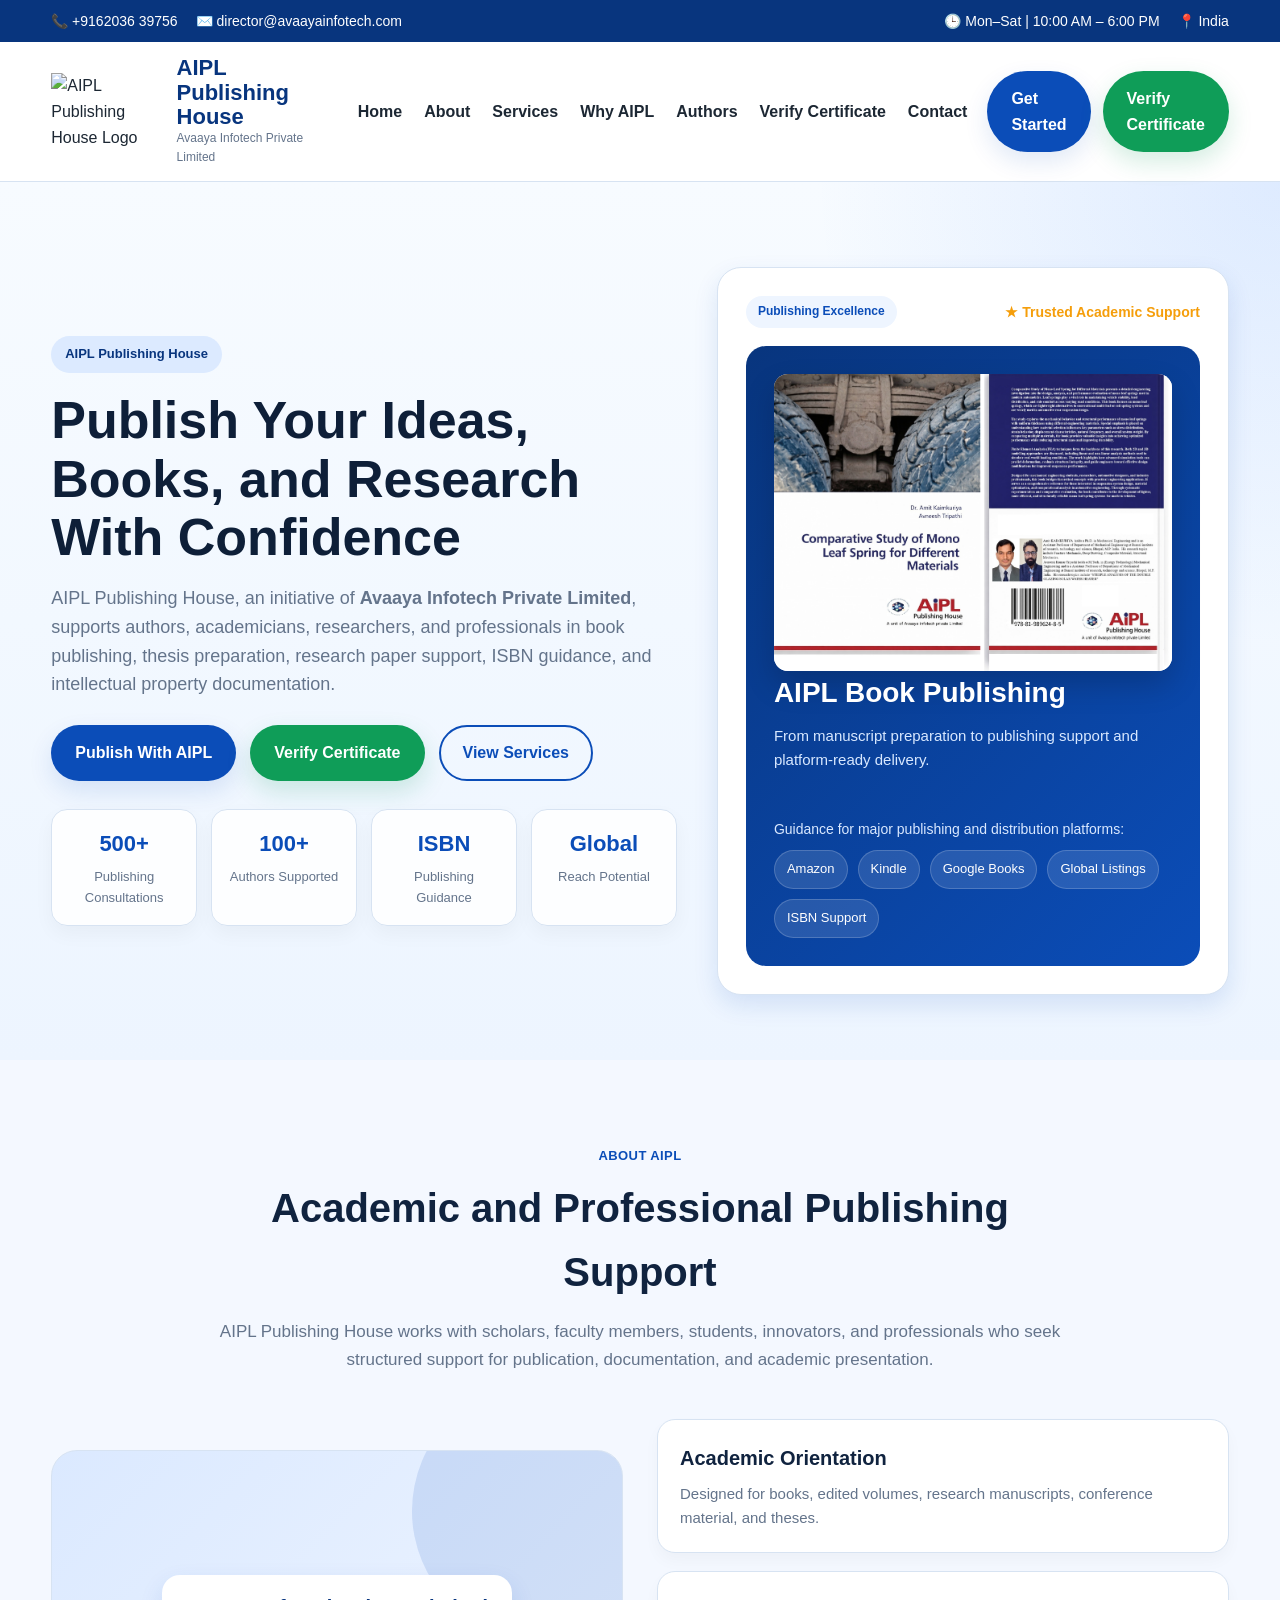
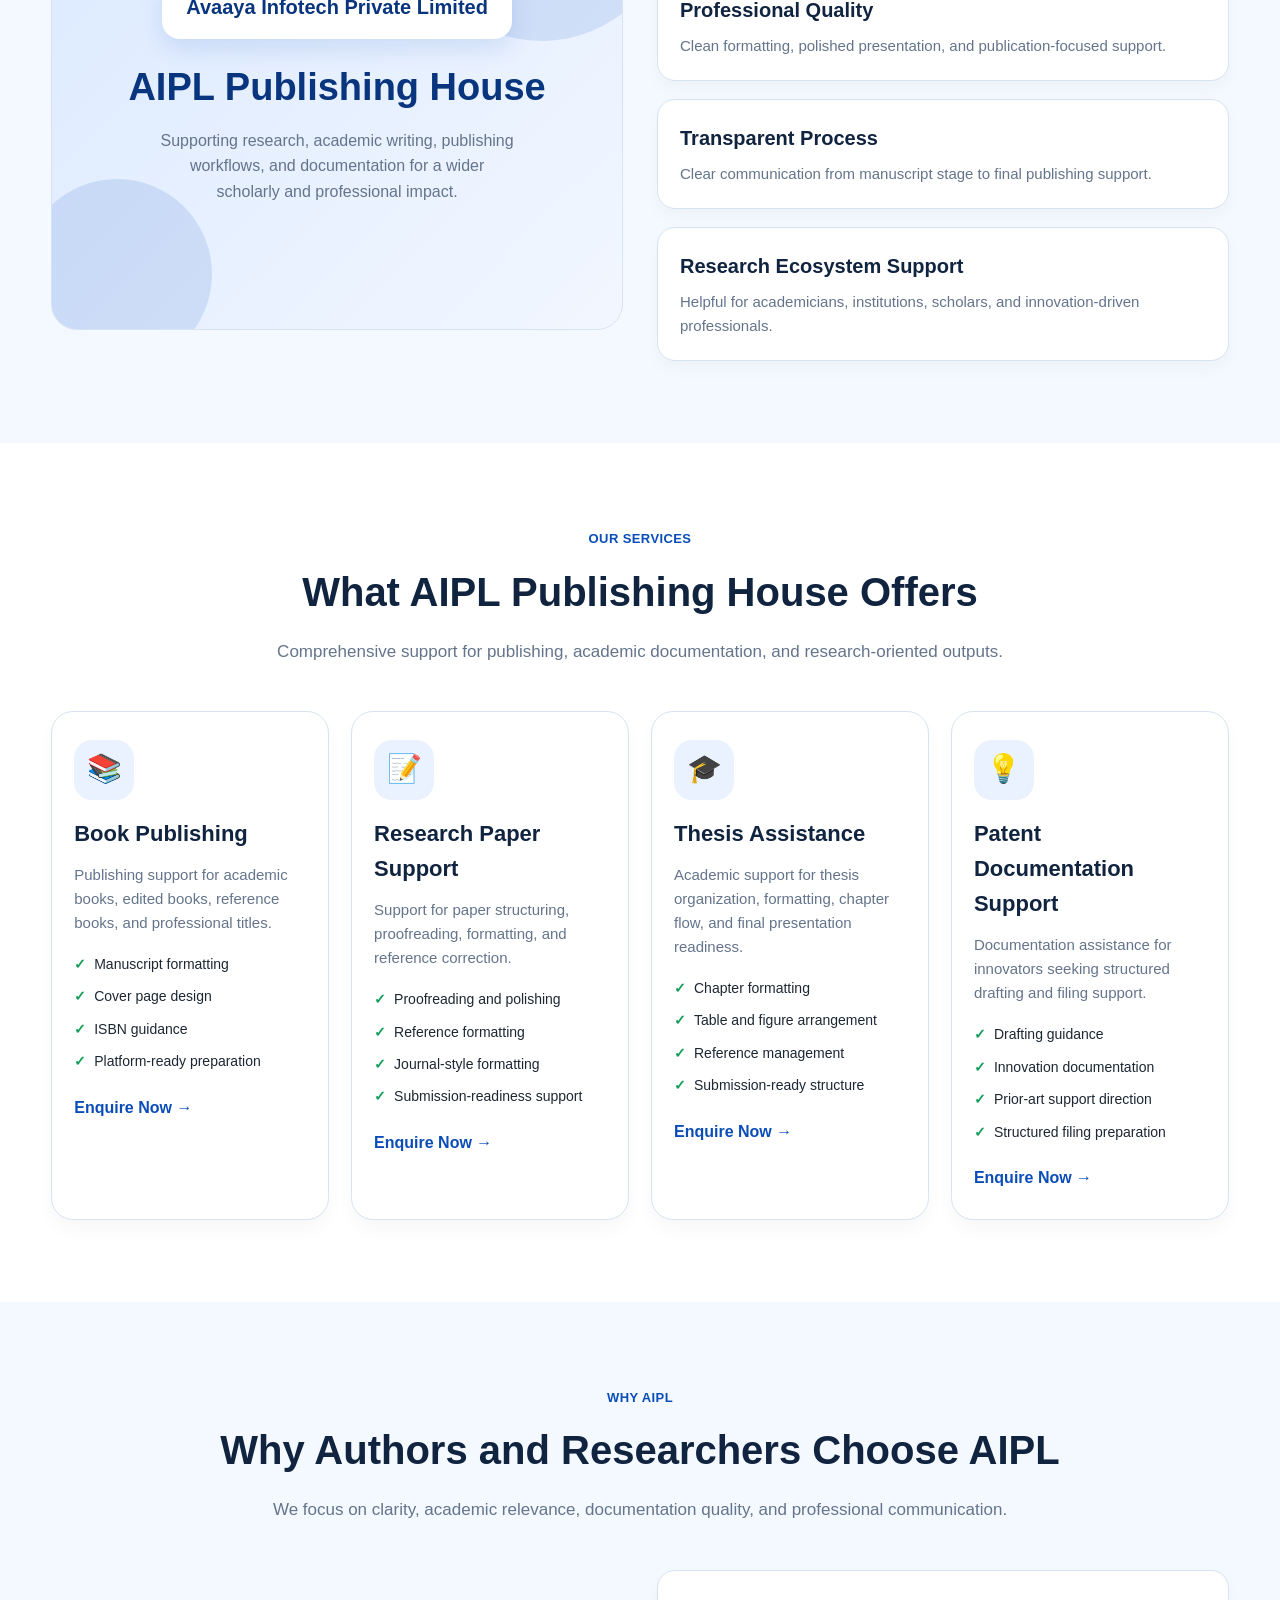
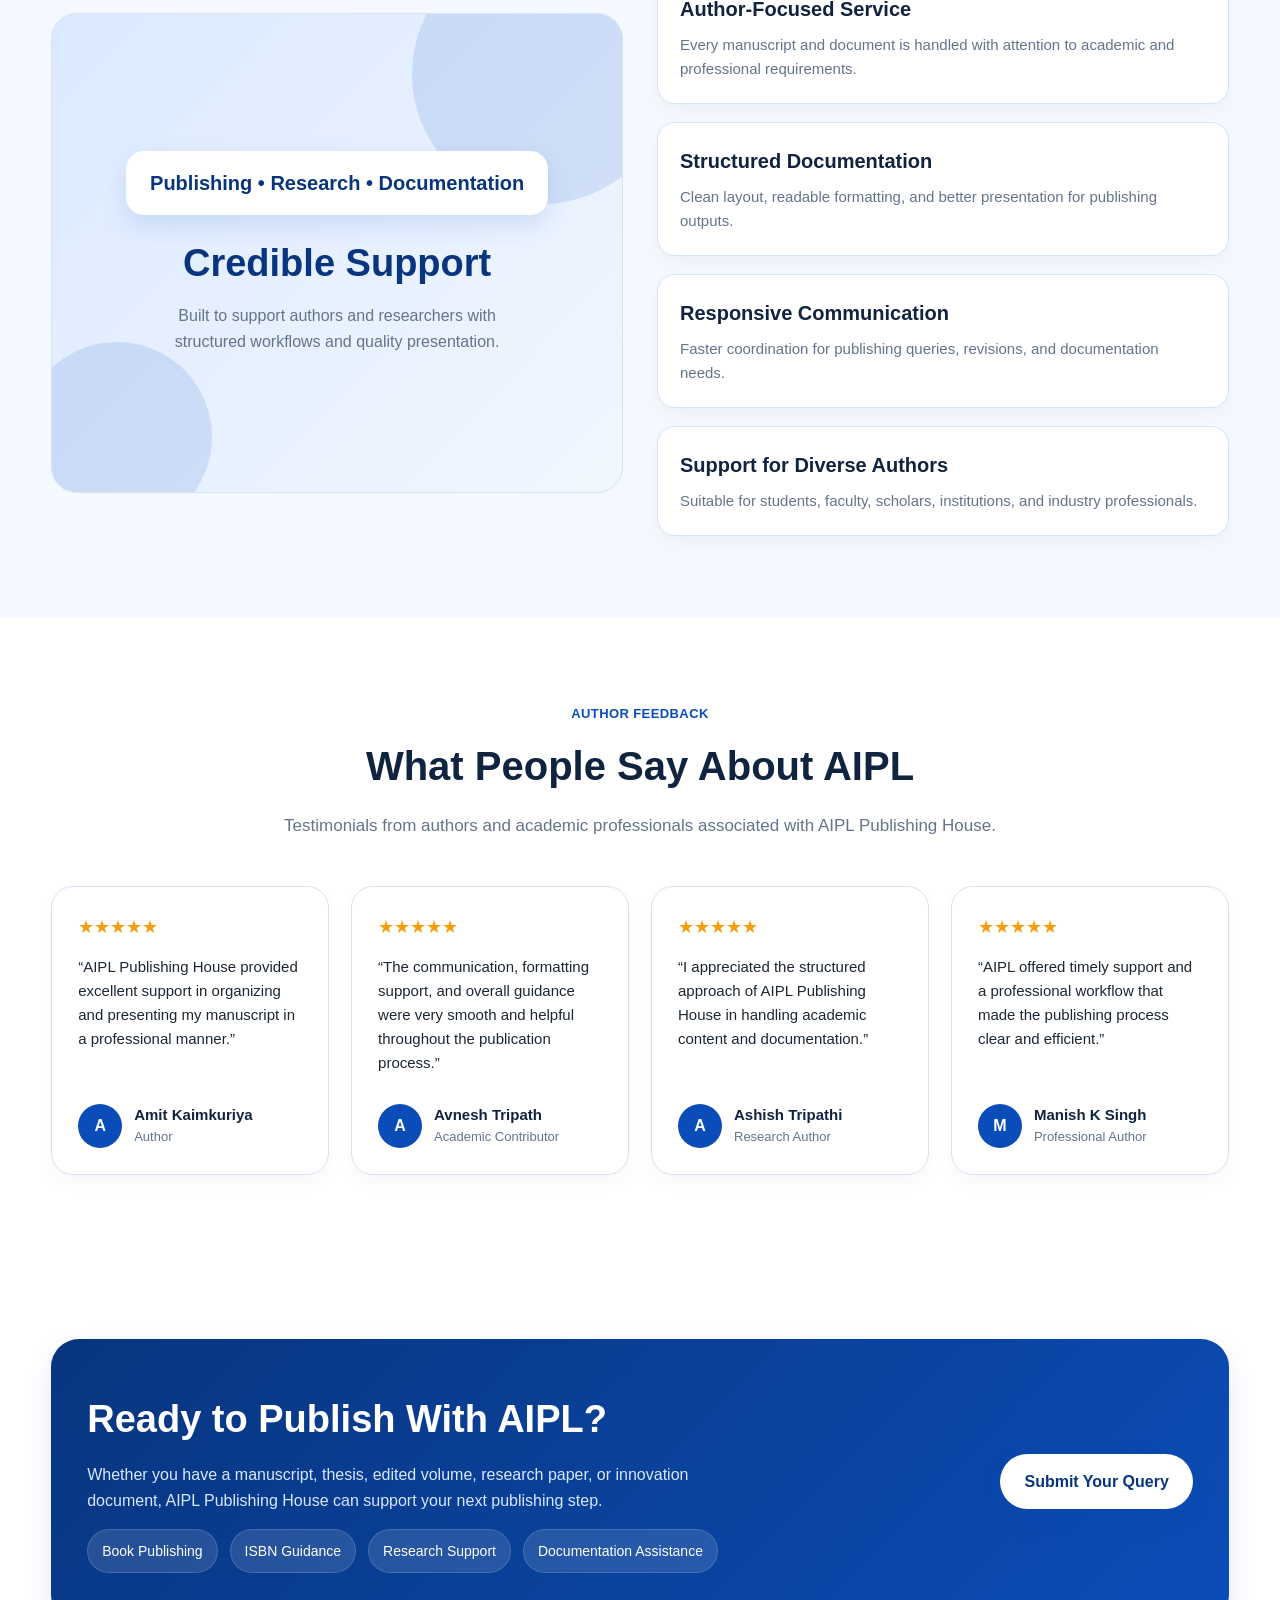
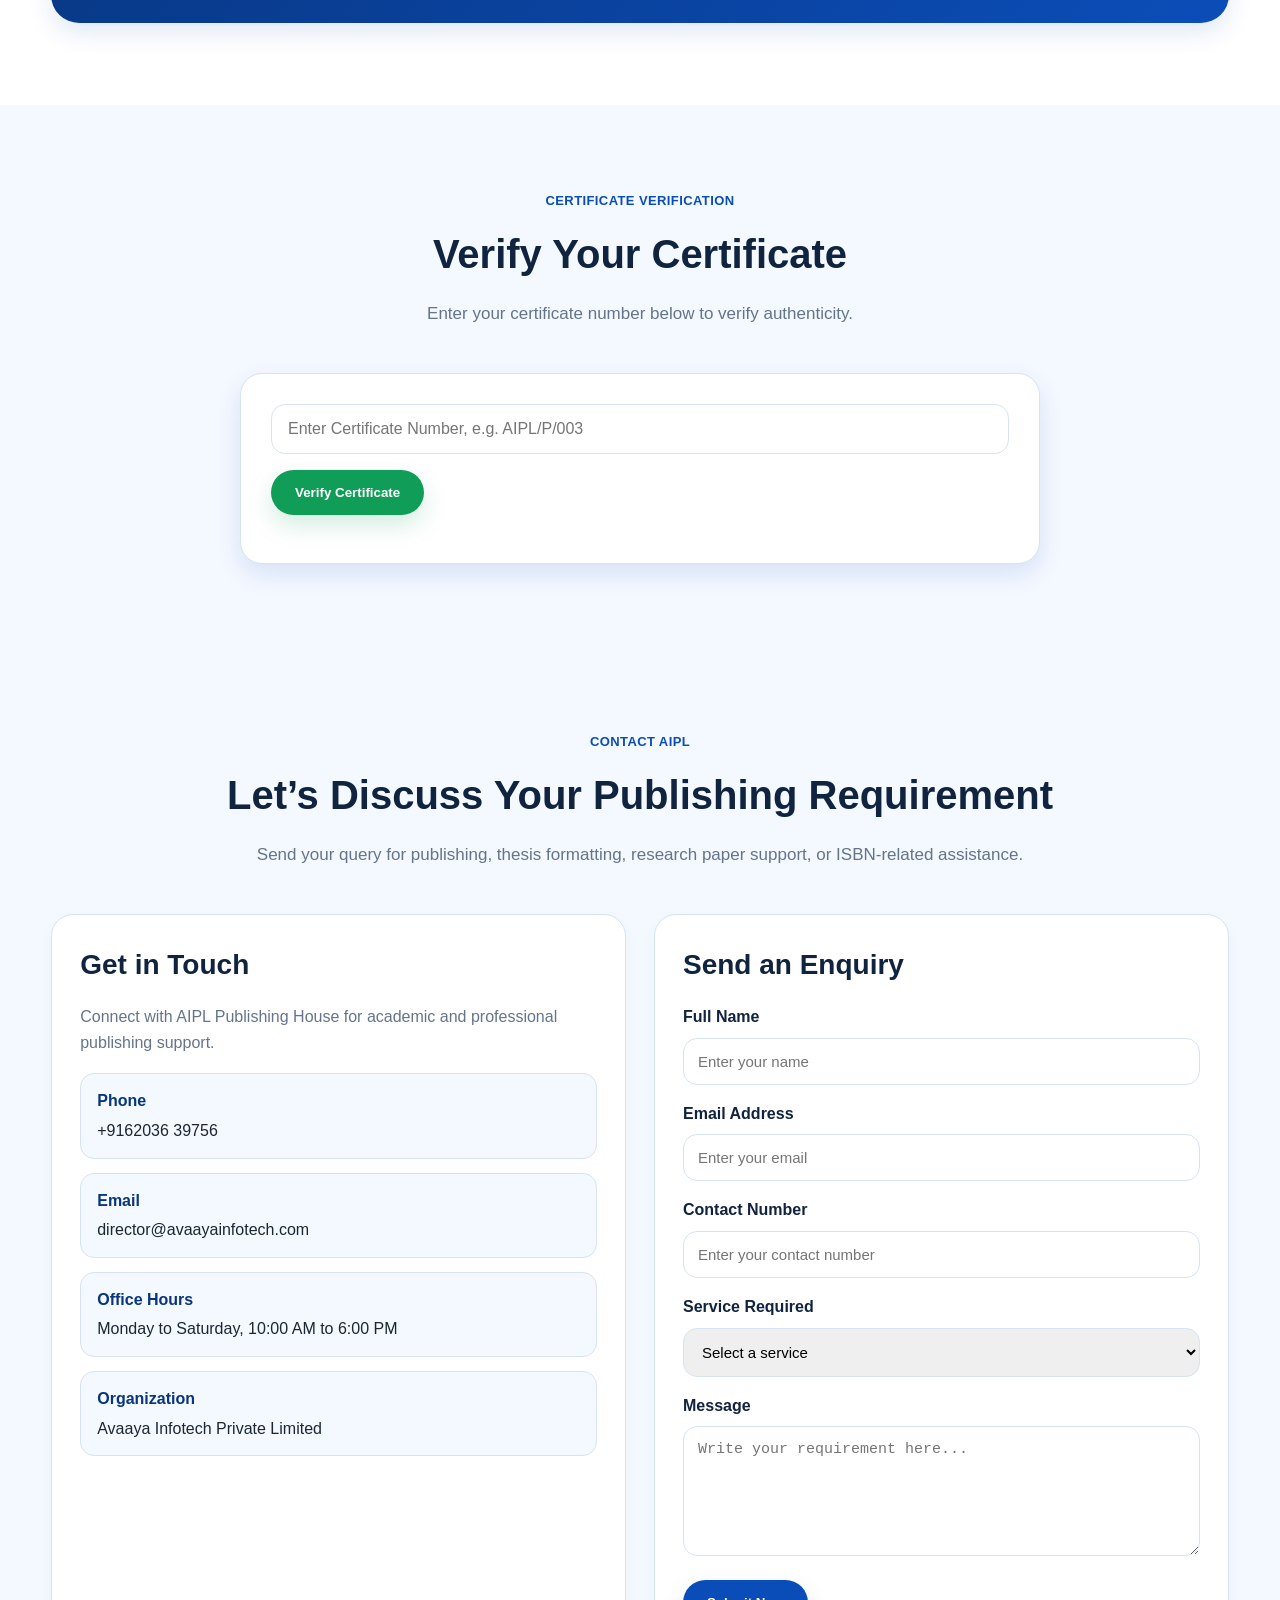
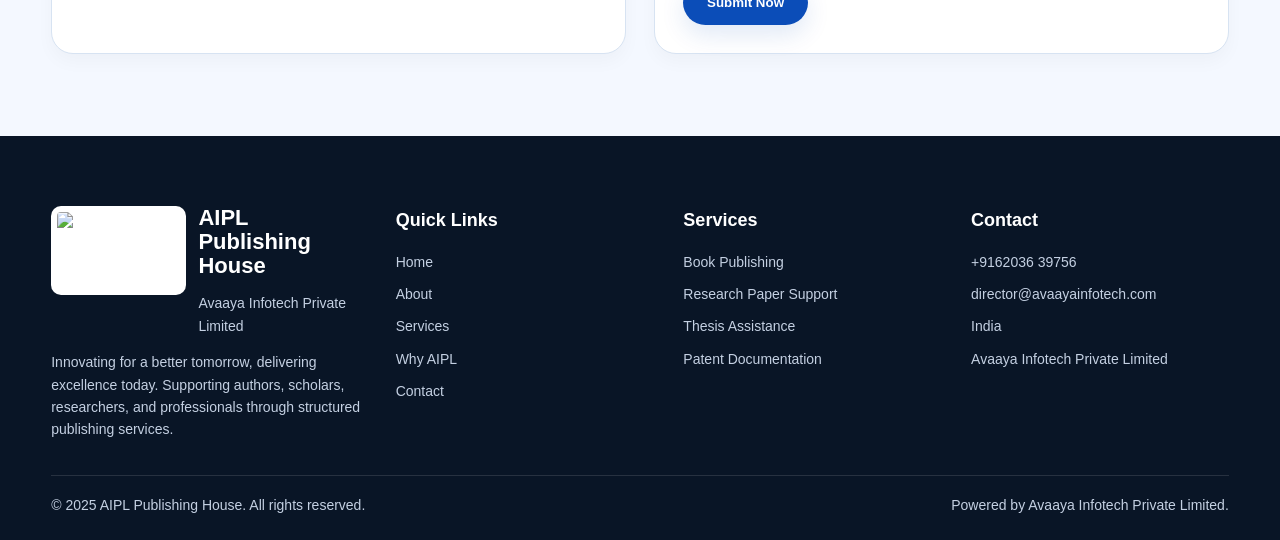
==== commit 766e1073: "Update index.html" ====
--- a/aipl/index.html
+++ b/aipl/index.html
@@ -1,864 +1,1549 @@
+
 <!DOCTYPE html>
 <html lang="en">
 <head>
-<meta charset="UTF-8">
-<meta name="viewport" content="width=device-width, initial-scale=1.0">
-<title>AIPL Publishing House</title>
-
-<style>
-*{
-  margin:0;
-  padding:0;
-  box-sizing:border-box;
-}
-
-html{
-  scroll-behavior:smooth;
-}
-
-body{
-  font-family:Arial, Helvetica, sans-serif;
-  color:#071b45;
-  background:#ffffff;
-}
-
-a{
-  text-decoration:none;
-  color:inherit;
-}
-
-.container{
-  width:92%;
-  max-width:1280px;
-  margin:auto;
-}
-
-/* Top Bar */
-.topbar{
-  background:#073982;
-  color:white;
-  padding:12px 0;
-  font-size:15px;
-}
-
-.topbar .container{
-  display:flex;
-  justify-content:space-between;
-  gap:15px;
-  flex-wrap:wrap;
-}
-
-/* Header */
-.header{
-  background:white;
-  padding:22px 0;
-  border-bottom:1px solid #e5e7eb;
-  position:sticky;
-  top:0;
-  z-index:999;
-}
-
-.nav{
-  display:flex;
-  justify-content:space-between;
-  align-items:center;
-  gap:25px;
-}
-
-.logo{
-  display:flex;
-  align-items:center;
-  gap:15px;
-}
-
-.logo-circle{
-  width:72px;
-  height:72px;
-  border-radius:50%;
-  background:#145bd6;
-  color:white;
-  display:flex;
-  align-items:center;
-  justify-content:center;
-  font-size:28px;
-  font-weight:900;
-}
-
-.logo h1{
-  font-size:30px;
-  color:#073982;
-  line-height:1.1;
-  font-weight:900;
-}
-
-.logo p{
-  color:#64748b;
-  font-size:16px;
-}
-
-.menu{
-  display:flex;
-  align-items:center;
-  gap:32px;
-  font-size:20px;
-  font-weight:800;
-}
-
-.menu a:hover{
-  color:#145bd6;
-}
-
-.nav-buttons{
-  display:flex;
-  gap:12px;
-  align-items:center;
-}
-
-.btn{
-  padding:16px 30px;
-  border-radius:50px;
-  font-weight:900;
-  display:inline-block;
-  border:none;
-  cursor:pointer;
-  font-size:17px;
-}
-
-.btn-blue{
-  background:#0757c9;
-  color:white;
-}
-
-.btn-green{
-  background:#0f9d58;
-  color:white;
-}
-
-.btn-outline{
-  border:2px solid #0757c9;
-  color:#0757c9;
-  background:white;
-}
-
-/* Hero */
-.hero{
-  background:linear-gradient(90deg,#f8fcff,#eaf3ff);
-  padding:95px 0 70px;
-}
-
-.hero-grid{
-  display:grid;
-  grid-template-columns:1.05fr .95fr;
-  gap:60px;
-  align-items:center;
-}
-
-.badge{
-  display:inline-block;
-  background:#dcecff;
-  color:#0757c9;
-  padding:12px 20px;
-  border-radius:30px;
-  font-weight:900;
-  margin-bottom:25px;
-}
-
-.hero h2{
-  font-size:58px;
-  line-height:1.15;
-  margin-bottom:28px;
-  color:#10213d;
-}
-
-.hero p{
-  font-size:20px;
-  line-height:1.7;
-  color:#52637a;
-  margin-bottom:35px;
-}
-
-.hero-actions{
-  display:flex;
-  gap:18px;
-  flex-wrap:wrap;
-}
-
-/* Book Card */
-.hero-card{
-  background:white;
-  border-radius:24px;
-  padding:30px;
-  box-shadow:0 20px 50px rgba(0,0,0,.10);
-  border:1px solid #dbe4f0;
-}
-
-.hero-card-top{
-  display:flex;
-  justify-content:space-between;
-  align-items:center;
-  gap:10px;
-  margin-bottom:25px;
-  flex-wrap:wrap;
-}
-
-.trust{
-  color:#f59e0b;
-  font-weight:900;
-  font-size:17px;
-}
-
-.book-box{
-  background:#073f99;
-  border-radius:20px;
-  padding:22px;
-  min-height:520px;
-  display:flex;
-  align-items:center;
-  justify-content:center;
-}
-
-.book-box img{
-  width:100%;
-  max-height:500px;
-  object-fit:contain;
-  display:block;
-  border-radius:12px;
-}
-
-/* Stats */
-.stats{
-  margin-top:-30px;
-  position:relative;
-  z-index:3;
-}
-
-.stats-box{
-  background:white;
-  border-radius:18px;
-  box-shadow:0 12px 35px rgba(0,0,0,.08);
-  display:grid;
-  grid-template-columns:repeat(4,1fr);
-  overflow:hidden;
-}
-
-.stat{
-  padding:35px;
-  text-align:center;
-  border-right:1px solid #e5e7eb;
-}
-
-.stat:last-child{
-  border-right:none;
-}
-
-.stat h3{
-  font-size:32px;
-  color:#0757c9;
-  margin-bottom:8px;
-}
-
-.stat p{
-  color:#334155;
-  font-weight:700;
-}
-
-/* Sections */
-.section{
-  padding:80px 0;
-}
-
-.section-light{
-  background:#f4f8ff;
-}
-
-.title{
-  text-align:center;
-  margin-bottom:50px;
-}
-
-.title span{
-  color:#0757c9;
-  font-weight:900;
-}
-
-.title h2{
-  font-size:38px;
-  margin-top:12px;
-  color:#10213d;
-}
-
-.title p{
-  color:#52637a;
-  font-size:18px;
-  margin-top:10px;
-}
-
-/* Services */
-.services{
-  display:grid;
-  grid-template-columns:repeat(5,1fr);
-  gap:22px;
-}
-
-.card{
-  border:1px solid #dbe4f0;
-  border-radius:14px;
-  padding:30px;
-  background:white;
-}
-
-.card .icon{
-  font-size:36px;
-  color:#0757c9;
-  margin-bottom:20px;
-}
-
-.card h3{
-  margin-bottom:15px;
-  font-size:21px;
-}
-
-.card p{
-  color:#475569;
-  line-height:1.6;
-}
-
-/* Verification */
-.verify-box{
-  max-width:800px;
-  margin:auto;
-  background:white;
-  padding:35px;
-  border-radius:18px;
-  box-shadow:0 10px 30px rgba(0,0,0,.08);
-  border:1px solid #dbe4f0;
-}
-
-.verify-box input{
-  width:100%;
-  padding:16px;
-  border:1px solid #cbd5e1;
-  border-radius:12px;
-  font-size:18px;
-  margin-bottom:18px;
-}
-
-.result{
-  margin-top:20px;
-}
-
-.success{
-  background:#eafff1;
-  border-left:6px solid #0f9d58;
-  padding:22px;
-  border-radius:12px;
-}
-
-.error{
-  background:#fff0f0;
-  border-left:6px solid #dc2626;
-  padding:22px;
-  border-radius:12px;
-  color:#991b1b;
-}
-
-/* Contact */
-.contact-box{
-  max-width:850px;
-  margin:auto;
-  background:white;
-  padding:35px;
-  border-radius:18px;
-  box-shadow:0 10px 30px rgba(0,0,0,.08);
-  border:1px solid #dbe4f0;
-}
-
-.contact-box p{
-  font-size:18px;
-  margin-bottom:12px;
-  color:#334155;
-}
-
-/* Footer */
-.footer{
-  background:#06377f;
-  color:white;
-  padding:55px 0 20px;
-}
-
-.footer-grid{
-  display:grid;
-  grid-template-columns:2fr 1fr 1fr 1.4fr;
-  gap:40px;
-}
-
-.footer h3,
-.footer h4{
-  margin-bottom:18px;
-}
-
-.footer p,
-.footer li{
-  color:#dbeafe;
-  line-height:1.8;
-  list-style:none;
-}
-
-.footer a{
-  color:#dbeafe;
-}
-
-.footer-bottom{
-  border-top:1px solid rgba(255,255,255,.2);
-  margin-top:35px;
-  padding-top:20px;
-  text-align:center;
-  color:#dbeafe;
-}
-
-/* Mobile */
-@media(max-width:1100px){
-  .hero-grid,
-  .stats-box,
-  .services,
-  .footer-grid{
-    grid-template-columns:1fr;
-  }
-
-  .menu{
-    display:none;
-  }
-
-  .hero h2{
-    font-size:42px;
-  }
-
-  .nav{
-    flex-wrap:wrap;
-  }
-
-  .nav-buttons{
-    width:100%;
-    justify-content:flex-start;
-  }
-
-  .book-box{
-    min-height:auto;
-  }
-}
-
-@media(max-width:600px){
-  .hero{
-    padding:55px 0 45px;
-  }
-
-  .hero h2{
-    font-size:34px;
-  }
-
-  .hero p{
-    font-size:17px;
-  }
-
-  .btn{
-    padding:13px 20px;
-    font-size:14px;
-  }
-
-  .logo h1{
-    font-size:22px;
-  }
-
-  .logo-circle{
-    width:58px;
-    height:58px;
-    font-size:22px;
-  }
-}
-</style>
+  <meta charset="UTF-8" />
+  <meta name="viewport" content="width=device-width, initial-scale=1.0" />
+  <title>AIPL Publishing House | Avaaya Infotech Private Limited</title>
+  <meta name="description" content="AIPL Publishing House by Avaaya Infotech Private Limited - Book publishing, research paper support, thesis assistance, ISBN guidance, and patent documentation services." />
+  <style>
+    :root {
+      --primary: #0b4db8;
+      --primary-dark: #08357e;
+      --secondary: #f4f8ff;
+      --accent: #f7b500;
+      --text: #1c2733;
+      --muted: #64748b;
+      --white: #ffffff;
+      --border: #d7e3f2;
+      --success: #0f9d58;
+      --shadow: 0 10px 25px rgba(11, 77, 184, 0.12);
+      --radius: 18px;
+      --max-width: 1200px;
+    }
+
+    * {
+      margin: 0;
+      padding: 0;
+      box-sizing: border-box;
+    }
+
+    html {
+      scroll-behavior: smooth;
+    }
+
+    body {
+      font-family: Arial, Helvetica, sans-serif;
+      color: var(--text);
+      background: #fff;
+      line-height: 1.6;
+    }
+
+    a {
+      text-decoration: none;
+      color: inherit;
+    }
+
+    img {
+      max-width: 100%;
+      display: block;
+    }
+
+    .container {
+      width: min(92%, var(--max-width));
+      margin: 0 auto;
+    }
+
+    .topbar {
+      background: var(--primary-dark);
+      color: var(--white);
+      font-size: 14px;
+    }
+
+    .topbar .container {
+      display: flex;
+      justify-content: space-between;
+      align-items: center;
+      gap: 16px;
+      padding: 10px 0;
+      flex-wrap: wrap;
+    }
+
+    .topbar-left,
+    .topbar-right {
+      display: flex;
+      gap: 18px;
+      flex-wrap: wrap;
+      align-items: center;
+    }
+
+    .navbar {
+      position: sticky;
+      top: 0;
+      z-index: 999;
+      background: rgba(255,255,255,0.96);
+      backdrop-filter: blur(8px);
+      border-bottom: 1px solid var(--border);
+    }
+
+    .nav-wrap {
+      display: flex;
+      align-items: center;
+      justify-content: space-between;
+      padding: 14px 0;
+      gap: 20px;
+    }
+
+    .logo {
+      display: flex;
+      align-items: center;
+      gap: 12px;
+      min-width: 260px;
+    }
+
+    .logo-badge {
+      width: 52px;
+      height: 52px;
+      border-radius: 50%;
+      display: grid;
+      place-items: center;
+      background: linear-gradient(135deg, var(--primary), #2b78ff);
+      color: white;
+      font-weight: 700;
+      font-size: 20px;
+      box-shadow: var(--shadow);
+    }
+
+    .logo-text h1 {
+      font-size: 22px;
+      line-height: 1.1;
+      color: var(--primary-dark);
+    }
+
+    .logo-text p {
+      font-size: 12px;
+      color: var(--muted);
+    }
+
+    .nav-links {
+      display: flex;
+      gap: 22px;
+      align-items: center;
+      list-style: none;
+    }
+
+    .nav-links a {
+      color: var(--text);
+      font-weight: 600;
+      transition: 0.25s ease;
+    }
+
+    .nav-links a:hover {
+      color: var(--primary);
+    }
+
+    .btn {
+      display: inline-block;
+      padding: 13px 22px;
+      border-radius: 999px;
+      font-weight: 700;
+      transition: 0.3s ease;
+      border: 2px solid transparent;
+      cursor: pointer;
+    }
+
+    .btn-primary {
+      background: var(--primary);
+      color: var(--white);
+      box-shadow: var(--shadow);
+    }
+
+    .btn-primary:hover {
+      background: var(--primary-dark);
+      transform: translateY(-2px);
+    }
+
+    .btn-outline {
+      border-color: var(--primary);
+      color: var(--primary);
+      background: transparent;
+    }
+
+    .btn-outline:hover {
+      background: var(--primary);
+      color: var(--white);
+    }
+
+    .menu-toggle {
+      display: none;
+      background: var(--primary);
+      color: white;
+      border: none;
+      padding: 10px 14px;
+      border-radius: 10px;
+      cursor: pointer;
+      font-size: 18px;
+    }
+
+    .hero {
+      background:
+        radial-gradient(circle at top right, rgba(43,120,255,0.12), transparent 30%),
+        linear-gradient(180deg, #f7fbff 0%, #edf5ff 100%);
+      padding: 85px 0 65px;
+    }
+
+    .hero-grid {
+      display: grid;
+      grid-template-columns: 1.1fr 0.9fr;
+      gap: 40px;
+      align-items: center;
+    }
+
+    .eyebrow {
+      display: inline-block;
+      background: #dceaff;
+      color: var(--primary-dark);
+      padding: 8px 14px;
+      border-radius: 999px;
+      font-size: 13px;
+      font-weight: 700;
+      margin-bottom: 18px;
+    }
+
+    .hero h2 {
+      font-size: 52px;
+      line-height: 1.12;
+      margin-bottom: 18px;
+      color: #0e1f38;
+    }
+
+    .hero p {
+      font-size: 18px;
+      color: var(--muted);
+      margin-bottom: 26px;
+      max-width: 680px;
+    }
+
+    .hero-actions {
+      display: flex;
+      gap: 14px;
+      flex-wrap: wrap;
+      margin-bottom: 28px;
+    }
+
+    .hero-mini-stats {
+      display: grid;
+      grid-template-columns: repeat(4, 1fr);
+      gap: 14px;
+      margin-top: 18px;
+    }
+
+    .mini-stat {
+      background: rgba(255,255,255,0.9);
+      border: 1px solid var(--border);
+      border-radius: 16px;
+      padding: 16px;
+      text-align: center;
+      box-shadow: 0 8px 20px rgba(0,0,0,0.04);
+    }
+
+    .mini-stat h3 {
+      color: var(--primary);
+      font-size: 22px;
+      margin-bottom: 6px;
+    }
+
+    .mini-stat p {
+      margin: 0;
+      font-size: 13px;
+      color: var(--muted);
+    }
+
+    .hero-card {
+      background: white;
+      border-radius: 24px;
+      padding: 28px;
+      box-shadow: var(--shadow);
+      border: 1px solid var(--border);
+    }
+
+    .hero-card-top {
+      display: flex;
+      justify-content: space-between;
+      align-items: center;
+      margin-bottom: 18px;
+      gap: 10px;
+      flex-wrap: wrap;
+    }
+
+    .tag {
+      background: #eef5ff;
+      color: var(--primary);
+      padding: 6px 12px;
+      border-radius: 999px;
+      font-size: 12px;
+      font-weight: 700;
+    }
+
+    .rating {
+      color: #f59e0b;
+      font-weight: 700;
+      font-size: 14px;
+    }
+
+    .book-showcase {
+      background: linear-gradient(135deg, var(--primary-dark), var(--primary));
+      border-radius: 20px;
+      padding: 28px;
+      color: white;
+      min-height: 320px;
+      display: flex;
+      flex-direction: column;
+      justify-content: space-between;
+    }
+
+    .book-cover {
+      width: 180px;
+      height: 230px;
+      border-radius: 14px;
+      background: linear-gradient(145deg, #ffffff, #b4d0ff);
+      box-shadow: 0 14px 30px rgba(0,0,0,0.18);
+      display: flex;
+      align-items: center;
+      justify-content: center;
+      color: var(--primary-dark);
+      font-size: 26px;
+      font-weight: bold;
+    }
+
+    .distribution {
+      margin-top: 20px;
+    }
+
+    .distribution p {
+      color: #d9e8ff;
+      margin-bottom: 10px;
+      font-size: 14px;
+    }
+
+    .platforms {
+      display: flex;
+      gap: 10px;
+      flex-wrap: wrap;
+    }
+
+    .platforms span {
+      background: rgba(255,255,255,0.12);
+      border: 1px solid rgba(255,255,255,0.18);
+      padding: 8px 12px;
+      border-radius: 999px;
+      font-size: 13px;
+    }
+
+    .section {
+      padding: 82px 0;
+    }
+
+    .section-light {
+      background: var(--secondary);
+    }
+
+    .section-heading {
+      text-align: center;
+      max-width: 850px;
+      margin: 0 auto 46px;
+    }
+
+    .section-heading span {
+      display: inline-block;
+      color: var(--primary);
+      font-weight: 700;
+      letter-spacing: 0.4px;
+      margin-bottom: 10px;
+      text-transform: uppercase;
+      font-size: 13px;
+    }
+
+    .section-heading h2 {
+      font-size: 40px;
+      margin-bottom: 14px;
+      color: #10233f;
+    }
+
+    .section-heading p {
+      color: var(--muted);
+      font-size: 17px;
+    }
+
+    .services-grid {
+      display: grid;
+      grid-template-columns: repeat(4, 1fr);
+      gap: 22px;
+    }
+
+    .service-card {
+      background: white;
+      border: 1px solid var(--border);
+      border-radius: 22px;
+      padding: 28px 22px;
+      transition: 0.3s ease;
+      box-shadow: 0 10px 18px rgba(0, 0, 0, 0.03);
+    }
+
+    .service-card:hover {
+      transform: translateY(-6px);
+      box-shadow: var(--shadow);
+    }
+
+    .service-no {
+      color: var(--primary);
+      font-size: 13px;
+      font-weight: 700;
+      margin-bottom: 12px;
+      display: inline-block;
+    }
+
+    .service-icon {
+      width: 60px;
+      height: 60px;
+      border-radius: 18px;
+      background: #eaf2ff;
+      display: grid;
+      place-items: center;
+      font-size: 28px;
+      margin-bottom: 16px;
+    }
+
+    .service-card h3 {
+      font-size: 22px;
+      margin-bottom: 12px;
+      color: #10233f;
+    }
+
+    .service-card p {
+      color: var(--muted);
+      font-size: 15px;
+      margin-bottom: 18px;
+    }
+
+    .service-list {
+      list-style: none;
+      margin-bottom: 22px;
+    }
+
+    .service-list li {
+      padding-left: 20px;
+      position: relative;
+      margin-bottom: 10px;
+      color: var(--text);
+      font-size: 14px;
+    }
+
+    .service-list li::before {
+      content: "✓";
+      position: absolute;
+      left: 0;
+      color: var(--success);
+      font-weight: 700;
+    }
+
+    .learn-link {
+      color: var(--primary);
+      font-weight: 700;
+    }
+
+    .why-grid {
+      display: grid;
+      grid-template-columns: 1fr 1fr;
+      gap: 34px;
+      align-items: center;
+    }
+
+    .image-panel {
+      background: linear-gradient(135deg, #dbe9ff, #f2f7ff);
+      border-radius: 26px;
+      min-height: 480px;
+      position: relative;
+      overflow: hidden;
+      border: 1px solid var(--border);
+    }
+
+    .image-panel::before,
+    .image-panel::after {
+      content: "";
+      position: absolute;
+      border-radius: 50%;
+      background: rgba(11, 77, 184, 0.12);
+    }
+
+    .image-panel::before {
+      width: 260px;
+      height: 260px;
+      top: -70px;
+      right: -50px;
+    }
+
+    .image-panel::after {
+      width: 190px;
+      height: 190px;
+      bottom: -40px;
+      left: -30px;
+    }
+
+    .image-panel-content {
+      position: absolute;
+      inset: 0;
+      display: flex;
+      flex-direction: column;
+      justify-content: center;
+      align-items: center;
+      padding: 40px;
+      text-align: center;
+    }
+
+    .image-panel-content .badge-big {
+      background: white;
+      padding: 16px 24px;
+      border-radius: 18px;
+      box-shadow: var(--shadow);
+      margin-bottom: 18px;
+      color: var(--primary-dark);
+      font-weight: 700;
+      font-size: 20px;
+    }
+
+    .image-panel-content h3 {
+      font-size: 38px;
+      color: var(--primary-dark);
+      margin-bottom: 10px;
+    }
+
+    .image-panel-content p {
+      color: var(--muted);
+      max-width: 360px;
+    }
+
+    .why-points {
+      display: grid;
+      gap: 18px;
+    }
+
+    .why-item {
+      background: white;
+      border-radius: 18px;
+      border: 1px solid var(--border);
+      padding: 22px;
+      box-shadow: 0 8px 16px rgba(0,0,0,0.03);
+    }
+
+    .why-item h4 {
+      font-size: 20px;
+      margin-bottom: 8px;
+      color: #10233f;
+    }
+
+    .why-item p {
+      color: var(--muted);
+      font-size: 15px;
+    }
+
+    .testimonials-grid {
+      display: grid;
+      grid-template-columns: repeat(4, 1fr);
+      gap: 22px;
+    }
+
+    .testimonial {
+      background: white;
+      border-radius: 22px;
+      border: 1px solid var(--border);
+      padding: 26px;
+      box-shadow: 0 8px 18px rgba(0,0,0,0.03);
+    }
+
+    .stars {
+      color: #f59e0b;
+      font-size: 18px;
+      margin-bottom: 14px;
+    }
+
+    .testimonial blockquote {
+      font-size: 15px;
+      color: var(--text);
+      margin-bottom: 18px;
+      min-height: 130px;
+    }
+
+    .author {
+      display: flex;
+      align-items: center;
+      gap: 12px;
+    }
+
+    .author-badge {
+      width: 44px;
+      height: 44px;
+      border-radius: 50%;
+      background: var(--primary);
+      color: white;
+      display: grid;
+      place-items: center;
+      font-weight: 700;
+    }
+
+    .author-info h5 {
+      font-size: 15px;
+      color: #10233f;
+    }
+
+    .author-info p {
+      font-size: 13px;
+      color: var(--muted);
+    }
+
+    .cta {
+      background: linear-gradient(135deg, var(--primary-dark), var(--primary));
+      color: white;
+      border-radius: 28px;
+      padding: 50px 36px;
+      display: flex;
+      justify-content: space-between;
+      align-items: center;
+      gap: 28px;
+      flex-wrap: wrap;
+      box-shadow: var(--shadow);
+    }
+
+    .cta h2 {
+      font-size: 38px;
+      margin-bottom: 12px;
+    }
+
+    .cta p {
+      color: #d8e8ff;
+      max-width: 680px;
+    }
+
+    .cta-checks {
+      margin-top: 16px;
+      display: flex;
+      flex-wrap: wrap;
+      gap: 12px;
+    }
+
+    .cta-checks span {
+      background: rgba(255,255,255,0.12);
+      padding: 10px 14px;
+      border-radius: 999px;
+      border: 1px solid rgba(255,255,255,0.14);
+      font-size: 14px;
+    }
+
+    .cta .btn-primary {
+      background: white;
+      color: var(--primary-dark);
+    }
+
+    .cta .btn-primary:hover {
+      background: #eff5ff;
+    }
+
+    .contact-grid {
+      display: grid;
+      grid-template-columns: 1fr 1fr;
+      gap: 28px;
+    }
+
+    .contact-card,
+    .contact-form {
+      background: white;
+      border: 1px solid var(--border);
+      border-radius: 22px;
+      padding: 28px;
+      box-shadow: 0 8px 18px rgba(0,0,0,0.03);
+    }
+
+    .contact-card h3,
+    .contact-form h3 {
+      margin-bottom: 16px;
+      color: #10233f;
+      font-size: 28px;
+    }
+
+    .contact-card p {
+      color: var(--muted);
+      margin-bottom: 18px;
+    }
+
+    .contact-list {
+      list-style: none;
+      display: grid;
+      gap: 14px;
+    }
+
+    .contact-list li {
+      background: var(--secondary);
+      border-radius: 14px;
+      padding: 14px 16px;
+      border: 1px solid var(--border);
+    }
+
+    .contact-list strong {
+      display: block;
+      color: var(--primary-dark);
+      margin-bottom: 4px;
+    }
+
+    .form-group {
+      margin-bottom: 16px;
+    }
+
+    .form-group label {
+      display: block;
+      font-weight: 700;
+      margin-bottom: 8px;
+      color: #10233f;
+    }
+
+    .form-group input,
+    .form-group textarea,
+    .form-group select {
+      width: 100%;
+      padding: 14px 14px;
+      border-radius: 14px;
+      border: 1px solid var(--border);
+      font-size: 15px;
+      outline: none;
+    }
+
+    .form-group input:focus,
+    .form-group textarea:focus,
+    .form-group select:focus {
+      border-color: var(--primary);
+      box-shadow: 0 0 0 4px rgba(11,77,184,0.08);
+    }
+
+    .form-group textarea {
+      min-height: 130px;
+      resize: vertical;
+    }
+
+    .footer {
+      background: #091526;
+      color: white;
+      padding: 70px 0 24px;
+    }
+
+    .footer-grid {
+      display: grid;
+      grid-template-columns: 1.2fr 1fr 1fr 1fr;
+      gap: 30px;
+      margin-bottom: 34px;
+    }
+
+    .footer h4 {
+      margin-bottom: 16px;
+      font-size: 18px;
+    }
+
+    .footer p,
+    .footer li,
+    .footer a {
+      color: #c4d0e2;
+      font-size: 14px;
+    }
+
+    .footer ul {
+      list-style: none;
+      display: grid;
+      gap: 10px;
+    }
+
+    .footer-brand p {
+      margin-top: 14px;
+      max-width: 360px;
+    }
+
+    .footer-bottom {
+      border-top: 1px solid rgba(255,255,255,0.12);
+      padding-top: 18px;
+      display: flex;
+      justify-content: space-between;
+      gap: 14px;
+      flex-wrap: wrap;
+      color: #c4d0e2;
+      font-size: 14px;
+    }
+
+    @media (max-width: 1100px) {
+      .services-grid,
+      .testimonials-grid {
+        grid-template-columns: repeat(2, 1fr);
+      }
+
+      .hero-grid,
+      .why-grid,
+      .contact-grid,
+      .footer-grid {
+        grid-template-columns: 1fr;
+      }
+
+      .hero h2 {
+        font-size: 42px;
+      }
+    }
+
+    @media (max-width: 850px) {
+      .nav-links {
+        position: absolute;
+        top: 78px;
+        left: 0;
+        width: 100%;
+        background: white;
+        border-bottom: 1px solid var(--border);
+        flex-direction: column;
+        padding: 20px;
+        display: none;
+      }
+
+      .nav-links.active {
+        display: flex;
+      }
+
+      .menu-toggle {
+        display: block;
+      }
+
+      .nav-cta {
+        display: none;
+      }
+
+      .hero-mini-stats {
+        grid-template-columns: repeat(2, 1fr);
+      }
+
+      .section-heading h2 {
+        font-size: 32px;
+      }
+
+      .cta h2 {
+        font-size: 30px;
+      }
+    }
+
+    @media (max-width: 600px) {
+      .services-grid,
+      .testimonials-grid {
+        grid-template-columns: 1fr;
+      }
+
+      .hero {
+        padding: 60px 0 40px;
+      }
+
+      .hero h2 {
+        font-size: 34px;
+      }
+
+      .hero p {
+        font-size: 16px;
+      }
+
+      .hero-mini-stats {
+        grid-template-columns: 1fr;
+      }
+
+      .topbar .container {
+        flex-direction: column;
+        align-items: flex-start;
+      }
+    }
+  
+
+    /* AIPL custom fixes */
+    .nav-links a { white-space: nowrap; }
+    .nav-cta { display:flex; gap:12px; align-items:center; }
+    .btn-success { background: var(--success); color: var(--white); box-shadow: 0 10px 25px rgba(15,157,88,.18); }
+    .btn-success:hover { background:#0b7d45; transform: translateY(-2px); }
+    .logo-img { width: 170px; height: auto; object-fit: contain; display:block; }
+    .footer .logo-img { width: 190px; background:white; border-radius:10px; padding:6px; }
+    .book-cover-img { width:100%; max-height:340px; object-fit:contain; border-radius:14px; background:#fff; box-shadow:0 14px 30px rgba(0,0,0,0.18); }
+    .verify-box { max-width:800px; margin:0 auto; background:#fff; border:1px solid var(--border); border-radius:22px; padding:30px; box-shadow:var(--shadow); }
+    .verify-input { width:100%; padding:15px 16px; border-radius:14px; border:1px solid var(--border); font-size:16px; outline:none; margin-bottom:16px; }
+    .verify-input:focus { border-color:var(--primary); box-shadow:0 0 0 4px rgba(11,77,184,0.08); }
+    #verifyResult { margin-top:18px; }
+    .verify-success { background:#eafff1; border-left:6px solid var(--success); padding:20px; border-radius:14px; }
+    .verify-error { background:#fff0f0; border-left:6px solid #dc2626; padding:20px; border-radius:14px; color:#991b1b; }
+    .verify-loading { background:#eef5ff; border-left:6px solid var(--primary); padding:18px; border-radius:14px; color:var(--primary-dark); font-weight:700; }
+
+    @media (max-width: 850px) {
+      .nav-cta { display:none; }
+      .logo-img { width:145px; }
+    }
+
+  </style>
 </head>
-
 <body>
 
-<div class="topbar">
-  <div class="container">
-    <div>📞 +9162036 39756 &nbsp;&nbsp; ✉️ director@avaayainfotech.com</div>
-    <div>🕒 Mon–Sat | 10:00 AM – 6:00 PM &nbsp;&nbsp; 📍 India</div>
-  </div>
-</div>
-
-<header class="header">
-  <div class="container nav">
-
-    <div class="logo">
-      <div class="logo-circle">AIPL</div>
-      <div>
-        <h1>AIPL Publishing House</h1>
-        <p>Avaaya Infotech Private Limited</p>
-      </div>
-    </div>
-
-    <nav class="menu">
-      <a href="#home">Home</a>
-      <a href="#about">About</a>
-      <a href="#services">Services</a>
-      <a href="#why">Why AIPL</a>
-      <a href="#authors">Authors</a>
-      <a href="#contact">Contact</a>
-    </nav>
-
-    <div class="nav-buttons">
-      <a href="#contact" class="btn btn-blue">Get Started</a>
-      <a href="#verify" class="btn btn-green">Verify Certificate</a>
-    </div>
-
-  </div>
-</header>
-
-<section class="hero" id="home">
-  <div class="container hero-grid">
-
-    <div>
-      <span class="badge">AIPL Publishing House</span>
-
-      <h2>Publish Your Ideas, Books, and Research With Confidence</h2>
-
-      <p>
-        AIPL Publishing House, an initiative of <b>Avaaya Infotech Private Limited</b>,
-        supports authors, academicians, researchers, and professionals in book publishing,
-        thesis preparation, research paper support, ISBN guidance, and intellectual property documentation.
-      </p>
-
-      <div class="hero-actions">
-        <a href="#contact" class="btn btn-blue">Publish With AIPL</a>
-        <a href="#verify" class="btn btn-green">Verify Certificate</a>
-        <a href="#services" class="btn btn-outline">View Services</a>
-      </div>
-    </div>
-
-    <div class="hero-card">
-      <div class="hero-card-top">
-        <span class="badge">Publishing Excellence</span>
-        <span class="trust">★ Trusted Academic Support</span>
-      </div>
-
-      <div class="book-box">
-        <img src="./assets/book-cover.jpg" alt="AIPL Book Cover">
-      </div>
-    </div>
-
-  </div>
-</section>
-
-<section class="stats">
-  <div class="container stats-box">
-    <div class="stat">
-      <h3>1000+</h3>
-      <p>Books Published</p>
-    </div>
-
-    <div class="stat">
-      <h3>500+</h3>
-      <p>Happy Authors</p>
-    </div>
-
-    <div class="stat">
-      <h3>20+</h3>
-      <p>Countries Reached</p>
-    </div>
-
-    <div class="stat">
-      <h3>98%</h3>
-      <p>Author Satisfaction</p>
+  <div class="topbar">
+    <div class="container">
+      <div class="topbar-left">
+        <span>📞 +9162036 39756</span>
+        <span>✉️ director@avaayainfotech.com</span>
+      </div>
+      <div class="topbar-right">
+        <span>🕒 Mon–Sat | 10:00 AM – 6:00 PM</span>
+        <span>📍 India</span>
+      </div>
     </div>
   </div>
-</section>
-
-<section class="section section-light" id="about">
-  <div class="container">
-    <div class="title">
-      <span>ABOUT AIPL</span>
-      <h2>Academic and Professional Publishing Support</h2>
-      <p>
-        We help authors, researchers, faculty members, and professionals prepare publication-ready content.
-      </p>
+
+  <header class="navbar">
+    <div class="container nav-wrap">
+      <a href="#" class="logo">
+        <img class="logo-img" src="assets/aipl-logo.png" alt="AIPL Publishing House Logo">
+        <div class="logo-text">
+          <h1>AIPL Publishing House</h1>
+          <p>Avaaya Infotech Private Limited</p>
+        </div>
+      </a>
+
+      <button class="menu-toggle" id="menuToggle">☰</button>
+
+      <nav>
+        <ul class="nav-links" id="navLinks">
+          <li><a href="#home">Home</a></li>
+          <li><a href="#about">About</a></li>
+          <li><a href="#services">Services</a></li>
+          <li><a href="#why-us">Why AIPL</a></li>
+          <li><a href="#testimonials">Authors</a></li>
+          <li><a href="#verify">Verify Certificate</a></li>
+            <li><a href="#contact">Contact</a></li>
+        </ul>
+      </nav>
+
+      <div class="nav-cta">
+        <a href="#contact" class="btn btn-primary">Get Started</a>
+        <a href="#verify" class="btn btn-success">Verify Certificate</a>
+      </div>
     </div>
-  </div>
-</section>
-
-<section class="section" id="services">
-  <div class="container">
-
-    <div class="title">
-      <span>OUR SERVICES</span>
-      <h2>Comprehensive Publishing Solutions</h2>
+  </header>
+
+  <section class="hero" id="home">
+    <div class="container hero-grid">
+      <div>
+        <span class="eyebrow">AIPL Publishing House</span>
+        <h2>Publish Your Ideas, Books, and Research With Confidence</h2>
+        <p>
+          AIPL Publishing House, an initiative of <strong>Avaaya Infotech Private Limited</strong>,
+          supports authors, academicians, researchers, and professionals in book publishing,
+          thesis preparation, research paper support, ISBN guidance, and intellectual property documentation.
+        </p>
+
+        <div class="hero-actions">
+          <a href="#contact" class="btn btn-primary">Publish With AIPL</a>
+          <a href="#verify" class="btn btn-success">Verify Certificate</a>
+          <a href="#services" class="btn btn-outline">View Services</a>
+        </div>
+
+        <div class="hero-mini-stats">
+          <div class="mini-stat">
+            <h3>500+</h3>
+            <p>Publishing Consultations</p>
+          </div>
+          <div class="mini-stat">
+            <h3>100+</h3>
+            <p>Authors Supported</p>
+          </div>
+          <div class="mini-stat">
+            <h3>ISBN</h3>
+            <p>Publishing Guidance</p>
+          </div>
+          <div class="mini-stat">
+            <h3>Global</h3>
+            <p>Reach Potential</p>
+          </div>
+        </div>
+      </div>
+
+      <div class="hero-card">
+        <div class="hero-card-top">
+          <span class="tag">Publishing Excellence</span>
+          <span class="rating">★ Trusted Academic Support</span>
+        </div>
+
+        <div class="book-showcase">
+          <img class="book-cover-img" src="assets/book-cover.jpg" alt="AIPL Book Cover">
+          <div>
+            <h3 style="font-size: 28px; margin-bottom: 8px;">AIPL Book Publishing</h3>
+            <p style="color:#d8e8ff; font-size: 15px;">
+              From manuscript preparation to publishing support and platform-ready delivery.
+            </p>
+          </div>
+
+          <div class="distribution">
+            <p>Guidance for major publishing and distribution platforms:</p>
+            <div class="platforms">
+              <span>Amazon</span>
+              <span>Kindle</span>
+              <span>Google Books</span>
+              <span>Global Listings</span>
+              <span>ISBN Support</span>
+            </div>
+          </div>
+        </div>
+      </div>
     </div>
-
-    <div class="services">
-
-      <div class="card">
-        <div class="icon">✒️</div>
-        <h3>Book Publishing</h3>
-        <p>Complete book publishing support from manuscript preparation to final publishing.</p>
-      </div>
-
-      <div class="card">
-        <div class="icon">📄</div>
-        <h3>Research Support</h3>
-        <p>Research paper editing, proofreading, formatting, and submission-ready preparation.</p>
-      </div>
-
-      <div class="card">
-        <div class="icon">🎓</div>
-        <h3>Thesis Assistance</h3>
-        <p>Thesis formatting, chapter arrangement, references, tables, figures, and final layout.</p>
-      </div>
-
-      <div class="card">
-        <div class="icon">▥</div>
-        <h3>ISBN Guidance</h3>
-        <p>ISBN guidance, metadata preparation, publication documentation, and book listing support.</p>
-      </div>
-
-      <div class="card">
-        <div class="icon">🛡️</div>
-        <h3>Patent Support</h3>
-        <p>Patent documentation, drafting assistance, innovation description, and filing support.</p>
-      </div>
-
+  </section>
+
+  <section class="section section-light" id="about">
+    <div class="container">
+      <div class="section-heading">
+        <span>About AIPL</span>
+        <h2>Academic and Professional Publishing Support</h2>
+        <p>
+          AIPL Publishing House works with scholars, faculty members, students, innovators,
+          and professionals who seek structured support for publication, documentation,
+          and academic presentation.
+        </p>
+      </div>
+
+      <div class="why-grid">
+        <div class="image-panel">
+          <div class="image-panel-content">
+            <div class="badge-big">Avaaya Infotech Private Limited</div>
+            <h3>AIPL Publishing House</h3>
+            <p>
+              Supporting research, academic writing, publishing workflows, and documentation
+              for a wider scholarly and professional impact.
+            </p>
+          </div>
+        </div>
+
+        <div class="why-points">
+          <div class="why-item">
+            <h4>Academic Orientation</h4>
+            <p>
+              Designed for books, edited volumes, research manuscripts, conference material, and theses.
+            </p>
+          </div>
+
+          <div class="why-item">
+            <h4>Professional Quality</h4>
+            <p>
+              Clean formatting, polished presentation, and publication-focused support.
+            </p>
+          </div>
+
+          <div class="why-item">
+            <h4>Transparent Process</h4>
+            <p>
+              Clear communication from manuscript stage to final publishing support.
+            </p>
+          </div>
+
+          <div class="why-item">
+            <h4>Research Ecosystem Support</h4>
+            <p>
+              Helpful for academicians, institutions, scholars, and innovation-driven professionals.
+            </p>
+          </div>
+        </div>
+      </div>
     </div>
-
-  </div>
-</section>
-
-<section class="section section-light" id="why">
-  <div class="container">
-    <div class="title">
-      <span>WHY AIPL</span>
-      <h2>Why Authors and Researchers Choose AIPL</h2>
-      <p>Professional quality, transparent process, academic orientation, and fast support.</p>
+  </section>
+
+  <section class="section" id="services">
+    <div class="container">
+      <div class="section-heading">
+        <span>Our Services</span>
+        <h2>What AIPL Publishing House Offers</h2>
+        <p>
+          Comprehensive support for publishing, academic documentation, and research-oriented outputs.
+        </p>
+      </div>
+
+      <div class="services-grid">
+        <div class="service-card">
+          <div class="service-icon">📚</div>
+          <h3>Book Publishing</h3>
+          <p>
+            Publishing support for academic books, edited books, reference books, and professional titles.
+          </p>
+          <ul class="service-list">
+            <li>Manuscript formatting</li>
+            <li>Cover page design</li>
+            <li>ISBN guidance</li>
+            <li>Platform-ready preparation</li>
+          </ul>
+          <a href="#contact" class="learn-link">Enquire Now →</a>
+        </div>
+        <div class="service-card">
+          <div class="service-icon">📝</div>
+          <h3>Research Paper Support</h3>
+          <p>
+            Support for paper structuring, proofreading, formatting, and reference correction.
+          </p>
+          <ul class="service-list">
+            <li>Proofreading and polishing</li>
+            <li>Reference formatting</li>
+            <li>Journal-style formatting</li>
+            <li>Submission-readiness support</li>
+          </ul>
+          <a href="#contact" class="learn-link">Enquire Now →</a>
+        </div>
+
+        <div class="service-card">
+          <div class="service-icon">🎓</div>
+          <h3>Thesis Assistance</h3>
+          <p>
+            Academic support for thesis organization, formatting, chapter flow, and final presentation readiness.
+          </p>
+          <ul class="service-list">
+            <li>Chapter formatting</li>
+            <li>Table and figure arrangement</li>
+            <li>Reference management</li>
+            <li>Submission-ready structure</li>
+          </ul>
+          <a href="#contact" class="learn-link">Enquire Now →</a>
+        </div>
+        <div class="service-card">
+          <div class="service-icon">💡</div>
+          <h3>Patent Documentation Support</h3>
+          <p>
+            Documentation assistance for innovators seeking structured drafting and filing support.
+          </p>
+          <ul class="service-list">
+            <li>Drafting guidance</li>
+            <li>Innovation documentation</li>
+            <li>Prior-art support direction</li>
+            <li>Structured filing preparation</li>
+          </ul>
+          <a href="#contact" class="learn-link">Enquire Now →</a>
+        </div>
+      </div>
     </div>
-  </div>
-</section>
-
-<section class="section" id="authors">
-  <div class="container">
-    <div class="title">
-      <span>AUTHORS</span>
-      <h2>Trusted by Authors and Academic Professionals</h2>
+  </section>
+
+  <section class="section section-light" id="why-us">
+    <div class="container">
+      <div class="section-heading">
+        <span>Why AIPL</span>
+        <h2>Why Authors and Researchers Choose AIPL</h2>
+        <p>
+          We focus on clarity, academic relevance, documentation quality, and professional communication.
+        </p>
+      </div>
+
+      <div class="why-grid">
+        <div class="image-panel">
+          <div class="image-panel-content">
+            <div class="badge-big">Publishing • Research • Documentation</div>
+            <h3>Credible Support</h3>
+            <p>
+              Built to support authors and researchers with structured workflows and quality presentation.
+            </p>
+          </div>
+        </div>
+
+        <div class="why-points">
+          <div class="why-item">
+            <h4>Author-Focused Service</h4>
+            <p>
+              Every manuscript and document is handled with attention to academic and professional requirements.
+            </p>
+          </div>
+
+          <div class="why-item">
+            <h4>Structured Documentation</h4>
+            <p>
+              Clean layout, readable formatting, and better presentation for publishing outputs.
+            </p>
+          </div>
+
+          <div class="why-item">
+            <h4>Responsive Communication</h4>
+            <p>
+              Faster coordination for publishing queries, revisions, and documentation needs.
+            </p>
+          </div>
+
+          <div class="why-item">
+            <h4>Support for Diverse Authors</h4>
+            <p>
+              Suitable for students, faculty, scholars, institutions, and industry professionals.
+            </p>
+          </div>
+        </div>
+      </div>
     </div>
-  </div>
-</section>
-
-<section class="section section-light" id="verify">
-  <div class="container">
-
-    <div class="title">
-      <span>CERTIFICATE VERIFICATION</span>
-      <h2>Verify Your Certificate</h2>
-      <p>Enter your certificate number below to verify authenticity.</p>
+  </section>
+
+  <section class="section" id="testimonials">
+    <div class="container">
+      <div class="section-heading">
+        <span>Author Feedback</span>
+        <h2>What People Say About AIPL</h2>
+        <p>
+          Testimonials from authors and academic professionals associated with AIPL Publishing House.
+        </p>
+      </div>
+
+      <div class="testimonials-grid">
+        <div class="testimonial">
+          <div class="stars">★★★★★</div>
+          <blockquote>
+            “AIPL Publishing House provided excellent support in organizing and presenting my manuscript in a professional manner.”
+          </blockquote>
+          <div class="author">
+            <div class="author-badge">A</div>
+            <div class="author-info">
+              <h5>Amit Kaimkuriya</h5>
+              <p>Author</p>
+            </div>
+          </div>
+        </div>
+
+        <div class="testimonial">
+          <div class="stars">★★★★★</div>
+          <blockquote>
+            “The communication, formatting support, and overall guidance were very smooth and helpful throughout the publication process.”
+          </blockquote>
+          <div class="author">
+            <div class="author-badge">A</div>
+            <div class="author-info">
+              <h5>Avnesh Tripath</h5>
+              <p>Academic Contributor</p>
+            </div>
+          </div>
+        </div>
+
+        <div class="testimonial">
+          <div class="stars">★★★★★</div>
+          <blockquote>
+            “I appreciated the structured approach of AIPL Publishing House in handling academic content and documentation.”
+          </blockquote>
+          <div class="author">
+            <div class="author-badge">A</div>
+            <div class="author-info">
+              <h5>Ashish Tripathi</h5>
+              <p>Research Author</p>
+            </div>
+          </div>
+        </div>
+
+        <div class="testimonial">
+          <div class="stars">★★★★★</div>
+          <blockquote>
+            “AIPL offered timely support and a professional workflow that made the publishing process clear and efficient.”
+          </blockquote>
+          <div class="author">
+            <div class="author-badge">M</div>
+            <div class="author-info">
+              <h5>Manish K Singh</h5>
+              <p>Professional Author</p>
+            </div>
+          </div>
+        </div>
+      </div>
     </div>
-
-    <div class="verify-box">
-      <input type="text" id="certInput" placeholder="Enter Certificate Number, e.g. AIPL/P/003">
-
-      <button class="btn btn-green" onclick="verifyCertificate()">
-        Verify Certificate
-      </button>
-
-      <div id="verifyResult" class="result"></div>
+  </section>
+
+  <section class="section">
+    <div class="container">
+      <div class="cta">
+        <div>
+          <h2>Ready to Publish With AIPL?</h2>
+          <p>
+            Whether you have a manuscript, thesis, edited volume, research paper, or innovation document,
+            AIPL Publishing House can support your next publishing step.
+          </p>
+          <div class="cta-checks">
+            <span>Book Publishing</span>
+            <span>ISBN Guidance</span>
+            <span>Research Support</span>
+            <span>Documentation Assistance</span>
+          </div>
+        </div>
+        <div>
+          <a href="#contact" class="btn btn-primary">Submit Your Query</a>
+        </div>
+      </div>
     </div>
-
-  </div>
-</section>
-
-<section class="section" id="contact">
-  <div class="container">
-
-    <div class="title">
-      <span>CONTACT US</span>
-      <h2>Get Started With AIPL Publishing House</h2>
+  </section>
+
+
+
+  <section class="section section-light" id="verify">
+    <div class="container">
+      <div class="section-heading">
+        <span>Certificate Verification</span>
+        <h2>Verify Your Certificate</h2>
+        <p>Enter your certificate number below to verify authenticity.</p>
+      </div>
+
+      <div class="verify-box">
+        <input type="text" id="certInput" class="verify-input" placeholder="Enter Certificate Number, e.g. AIPL/P/003" />
+        <button type="button" class="btn btn-success" onclick="verifyCertificate()">Verify Certificate</button>
+        <div id="verifyResult"></div>
+      </div>
     </div>
-
-    <div class="contact-box">
-      <p><b>Phone:</b> +9162036 39756</p>
-      <p><b>Email:</b> director@avaayainfotech.com</p>
-      <p><b>Office Hours:</b> Monday to Saturday, 10:00 AM to 6:00 PM</p>
-      <p><b>Location:</b> India</p>
-      <p><b>Organization:</b> Avaaya Infotech Private Limited</p>
+  </section>
+
+  <section class="section section-light" id="contact">
+    <div class="container">
+      <div class="section-heading">
+        <span>Contact AIPL</span>
+        <h2>Let’s Discuss Your Publishing Requirement</h2>
+        <p>
+          Send your query for publishing, thesis formatting, research paper support, or ISBN-related assistance.
+        </p>
+      </div>
+
+      <div class="contact-grid">
+        <div class="contact-card">
+          <h3>Get in Touch</h3>
+          <p>
+            Connect with AIPL Publishing House for academic and professional publishing support.
+          </p>
+
+          <ul class="contact-list">
+            <li>
+              <strong>Phone</strong>
+              +9162036 39756
+            </li>
+            <li>
+              <strong>Email</strong>
+              director@avaayainfotech.com
+            </li>
+            <li>
+              <strong>Office Hours</strong>
+              Monday to Saturday, 10:00 AM to 6:00 PM
+            </li>
+            <li>
+              <strong>Organization</strong>
+              Avaaya Infotech Private Limited
+            </li>
+          </ul>
+        </div>
+
+        <form class="contact-form" action="https://formsubmit.co/avaayainfotechprivatelimited@gmail.com" method="POST">
+          <input type="hidden" name="_subject" value="New AIPL Enquiry">
+<input type="hidden" name="_captcha" value="false">
+<input type="hidden" name="_template" value="table">
+          <h3>Send an Enquiry</h3>
+
+          <div class="form-group">
+            <label for="name">Full Name</label>
+            <input type="text" id="name" name="name" placeholder="Enter your name" required />
+          </div>
+
+          <div class="form-group">
+            <label for="email">Email Address</label>
+           <input type="email" id="email" name="email" placeholder="Enter your email" required />
+          </div>
+          <div class="form-group">
+  <label for="phone">Contact Number</label>
+  <input type="tel" id="phone" name="phone" placeholder="Enter your contact number" required />
+</div>
+          <div class="form-group">
+            <label for="service">Service Required</label>
+           <select id="service" name="service" required>
+              <option value="">Select a service</option>
+              <option>Book Publishing</option>
+              <option>Research Paper Support</option>
+              <option>Thesis Assistance</option>
+              <option>Patent Documentation Support</option>
+              <option>ISBN Guidance</option>
+            </select>
+          </div>
+
+          <div class="form-group">
+            <label for="message">Message</label>
+           <textarea id="message" name="message" placeholder="Write your requirement here..." required></textarea>
+          </div>
+
+          <button type="submit" class="btn btn-primary">Submit Now</button>
+        </form>
+      </div>
     </div>
-
-  </div>
-</section>
-
-<footer class="footer">
-  <div class="container footer-grid">
-
-    <div>
-      <h3>AIPL Publishing House</h3>
-      <p>
-        Empowering authors and researchers with world-class publishing support and academic services.
-      </p>
+  </section>
+
+  <footer class="footer">
+    <div class="container">
+      <div class="footer-grid">
+        <div class="footer-brand">
+          <div class="logo" style="align-items:flex-start;">
+            <img class="logo-img" src="assets/aipl-logo.png" alt="AIPL Publishing House Logo">
+            <div class="logo-text">
+              <h1 style="color:white;">AIPL Publishing House</h1>
+              <p style="color:#c4d0e2;">Avaaya Infotech Private Limited</p>
+            </div>
+          </div>
+          <p>
+            Innovating for a better tomorrow, delivering excellence today.
+            Supporting authors, scholars, researchers, and professionals through structured publishing services.
+          </p>
+        </div>
+
+        <div>
+          <h4>Quick Links</h4>
+          <ul>
+            <li><a href="#home">Home</a></li>
+            <li><a href="#about">About</a></li>
+            <li><a href="#services">Services</a></li>
+            <li><a href="#why-us">Why AIPL</a></li>
+            <li><a href="#contact">Contact</a></li>
+          </ul>
+        </div>
+
+        <div>
+          <h4>Services</h4>
+          <ul>
+            <li><a href="#services">Book Publishing</a></li>
+            <li><a href="#services">Research Paper Support</a></li>
+            <li><a href="#services">Thesis Assistance</a></li>
+            <li><a href="#services">Patent Documentation</a></li>
+          </ul>
+        </div>
+
+        <div>
+          <h4>Contact</h4>
+          <ul>
+            <li>+9162036 39756</li>
+            <li>director@avaayainfotech.com</li>
+            <li>India</li>
+            <li>Avaaya Infotech Private Limited</li>
+          </ul>
+        </div>
+      </div>
+
+      <div class="footer-bottom">
+        <span>© 2025 AIPL Publishing House. All rights reserved.</span>
+        <span>Powered by Avaaya Infotech Private Limited.</span>
+      </div>
     </div>
-
-    <div>
-      <h4>Quick Links</h4>
-      <ul>
-        <li><a href="#home">Home</a></li>
-        <li><a href="#about">About Us</a></li>
-        <li><a href="#services">Services</a></li>
-        <li><a href="#why">Why AIPL</a></li>
-        <li><a href="#authors">Authors</a></li>
-        <li><a href="#verify">Verify Certificate</a></li>
-        <li><a href="#contact">Contact Us</a></li>
-      </ul>
-    </div>
-
-    <div>
-      <h4>Our Services</h4>
-      <ul>
-        <li>Book Publishing</li>
-        <li>Research Support</li>
-        <li>Thesis Assistance</li>
-        <li>ISBN Guidance</li>
-        <li>Patent Support</li>
-      </ul>
-    </div>
-
-    <div>
-      <h4>Contact Us</h4>
-      <ul>
-        <li>📞 +91 62036 39756</li>
-        <li>✉️ director@avaayainfotech.com</li>
-        <li>🕒 Mon–Sat | 10:00 AM – 6:00 PM</li>
-        <li>📍 India</li>
-      </ul>
-    </div>
-
-  </div>
-
-  <div class="container footer-bottom">
-    © 2025 AIPL Publishing House. All Rights Reserved.
-  </div>
-</footer>
-
-<script>
-const SHEET_ID = "19aPLhjLCw3TpBpSwEIx4jCxSqz0l6pQGJGS244VUe4s";
-const GID = "804965672";
-
-const SHEET_URL =
-  `https://docs.google.com/spreadsheets/d/${SHEET_ID}/gviz/tq?tqx=out:csv&gid=${GID}`;
-
-function parseCSV(text) {
-  const rows = [];
-  let row = [];
-  let cell = "";
-  let quote = false;
-
-  for (let i = 0; i < text.length; i++) {
-    const char = text[i];
-    const next = text[i + 1];
-
-    if (char === '"' && quote && next === '"') {
-      cell += '"';
-      i++;
-    } else if (char === '"') {
-      quote = !quote;
-    } else if (char === "," && !quote) {
-      row.push(cell.trim());
-      cell = "";
-    } else if ((char === "\n" || char === "\r") && !quote) {
+  </footer>
+
+  <script>
+    const menuToggle = document.getElementById("menuToggle");
+    const navLinks = document.getElementById("navLinks");
+
+    if (menuToggle && navLinks) {
+      menuToggle.addEventListener("click", function () {
+        navLinks.classList.toggle("active");
+      });
+
+      document.querySelectorAll(".nav-links a").forEach(link => {
+        link.addEventListener("click", () => navLinks.classList.remove("active"));
+      });
+    }
+
+    const SHEET_ID = "19aPLhjLCw3TpBpSwEIx4jCxSqz0l6pQGJGS244VUe4s";
+    const GID = "804965672";
+    const SHEET_URL = `https://docs.google.com/spreadsheets/d/${SHEET_ID}/gviz/tq?tqx=out:csv&gid=${GID}`;
+
+    function parseCSV(text) {
+      const rows = [];
+      let row = [];
+      let cell = "";
+      let quote = false;
+
+      for (let i = 0; i < text.length; i++) {
+        const char = text[i];
+        const next = text[i + 1];
+
+        if (char === '"' && quote && next === '"') {
+          cell += '"';
+          i++;
+        } else if (char === '"') {
+          quote = !quote;
+        } else if (char === "," && !quote) {
+          row.push(cell.trim());
+          cell = "";
+        } else if ((char === "\n" || char === "\r") && !quote) {
+          if (cell || row.length) {
+            row.push(cell.trim());
+            rows.push(row);
+            row = [];
+            cell = "";
+          }
+        } else {
+          cell += char;
+        }
+      }
+
       if (cell || row.length) {
         row.push(cell.trim());
         rows.push(row);
-        row = [];
-        cell = "";
-      }
-    } else {
-      cell += char;
-    }
-  }
-
-  if (cell || row.length) {
-    row.push(cell.trim());
-    rows.push(row);
-  }
-
-  return rows;
-}
-
-async function verifyCertificate() {
-  const input = document.getElementById("certInput").value.trim().toUpperCase();
-  const result = document.getElementById("verifyResult");
-
-  if (!input) {
-    result.innerHTML = `<div class="error">Please enter certificate number.</div>`;
-    return;
-  }
-
-  result.innerHTML = "Checking certificate...";
-
-  try {
-    const response = await fetch(SHEET_URL);
-    const csvText = await response.text();
-    const rows = parseCSV(csvText);
-
-    if (!rows.length) {
-      result.innerHTML = `<div class="error">Sheet data not found.</div>`;
-      return;
-    }
-
-    const headers = rows[0].map(h => h.trim().toLowerCase());
-
-    const certIndex = headers.findIndex(h => h.includes("certificate"));
-    const bookIndex = headers.findIndex(h => h.includes("book"));
-    const authorIndex = headers.findIndex(h => h.includes("author"));
-    const affiliationIndex = headers.findIndex(h => h.includes("affiliation"));
-    const linkIndex = headers.findIndex(h => h.includes("link"));
-
-    if (certIndex === -1) {
-      result.innerHTML = `<div class="error">Certificate No column not found in Google Sheet.</div>`;
-      return;
-    }
-
-    const found = rows.slice(1).find(row =>
-      row[certIndex] &&
-      row[certIndex].trim().toUpperCase() === input
-    );
-
-    if (found) {
-      result.innerHTML = `
-        <div class="success">
-          <h3>✅ Certificate Verified</h3>
-          <p><b>Certificate No:</b> ${found[certIndex] || ""}</p>
-          <p><b>Book Title:</b> ${found[bookIndex] || ""}</p>
-          <p><b>Author:</b> ${found[authorIndex] || ""}</p>
-          <p><b>Affiliation:</b> ${found[affiliationIndex] || ""}</p>
-          <br>
-          <a href="${found[linkIndex] || "#"}" target="_blank" class="btn btn-blue">
-            View Certificate
-          </a>
-        </div>
-      `;
-    } else {
-      result.innerHTML = `<div class="error">❌ Certificate Not Found</div>`;
-    }
-
-  } catch (error) {
-    result.innerHTML = `
-      <div class="error">
-        Google Sheet fetch nahi ho raha. Sheet ko Anyone with link → Viewer karein.
-      </div>
-    `;
-  }
-}
-
-document.getElementById("certInput").addEventListener("keypress", function(e){
-  if(e.key === "Enter"){
-    verifyCertificate();
-  }
-});
-</script>
-
+      }
+      return rows;
+    }
+
+    async function verifyCertificate() {
+      const inputBox = document.getElementById("certInput");
+      const result = document.getElementById("verifyResult");
+      const input = inputBox.value.trim().toUpperCase();
+
+      if (!input) {
+        result.innerHTML = `<div class="verify-error">Please enter certificate number.</div>`;
+        return;
+      }
+
+      result.innerHTML = `<div class="verify-loading">Checking certificate...</div>`;
+
+      try {
+        const response = await fetch(SHEET_URL);
+        const csvText = await response.text();
+        const rows = parseCSV(csvText);
+
+        if (!rows.length) {
+          result.innerHTML = `<div class="verify-error">Google Sheet data not found.</div>`;
+          return;
+        }
+
+        const headers = rows[0].map(h => h.trim().toLowerCase());
+        const certIndex = headers.findIndex(h => h.includes("certificate"));
+        const bookIndex = headers.findIndex(h => h.includes("book"));
+        const authorIndex = headers.findIndex(h => h.includes("author"));
+        const affiliationIndex = headers.findIndex(h => h.includes("affiliation"));
+        const linkIndex = headers.findIndex(h => h.includes("link"));
+
+        if (certIndex === -1) {
+          result.innerHTML = `<div class="verify-error">Certificate No column not found in Google Sheet.</div>`;
+          return;
+        }
+
+        const found = rows.slice(1).find(row =>
+          row[certIndex] && row[certIndex].trim().toUpperCase() === input
+        );
+
+        if (found) {
+          result.innerHTML = `
+            <div class="verify-success">
+              <h3>✅ Certificate Verified</h3>
+              <p><b>Certificate No:</b> ${found[certIndex] || ""}</p>
+              <p><b>Book Title:</b> ${found[bookIndex] || ""}</p>
+              <p><b>Author:</b> ${found[authorIndex] || ""}</p>
+              <p><b>Affiliation:</b> ${found[affiliationIndex] || ""}</p>
+              <br>
+              <a href="${found[linkIndex] || "#"}" target="_blank" class="btn btn-primary">View Certificate</a>
+            </div>
+          `;
+        } else {
+          result.innerHTML = `<div class="verify-error">❌ Certificate Not Found</div>`;
+        }
+      } catch (error) {
+        result.innerHTML = `<div class="verify-error">Google Sheet fetch nahi ho raha. Sheet ko Anyone with link → Viewer karein.</div>`;
+      }
+    }
+
+    const certInput = document.getElementById("certInput");
+    if (certInput) {
+      certInput.addEventListener("keypress", function(e){
+        if(e.key === "Enter") verifyCertificate();
+      });
+    }
+  </script>
 </body>
 </html>
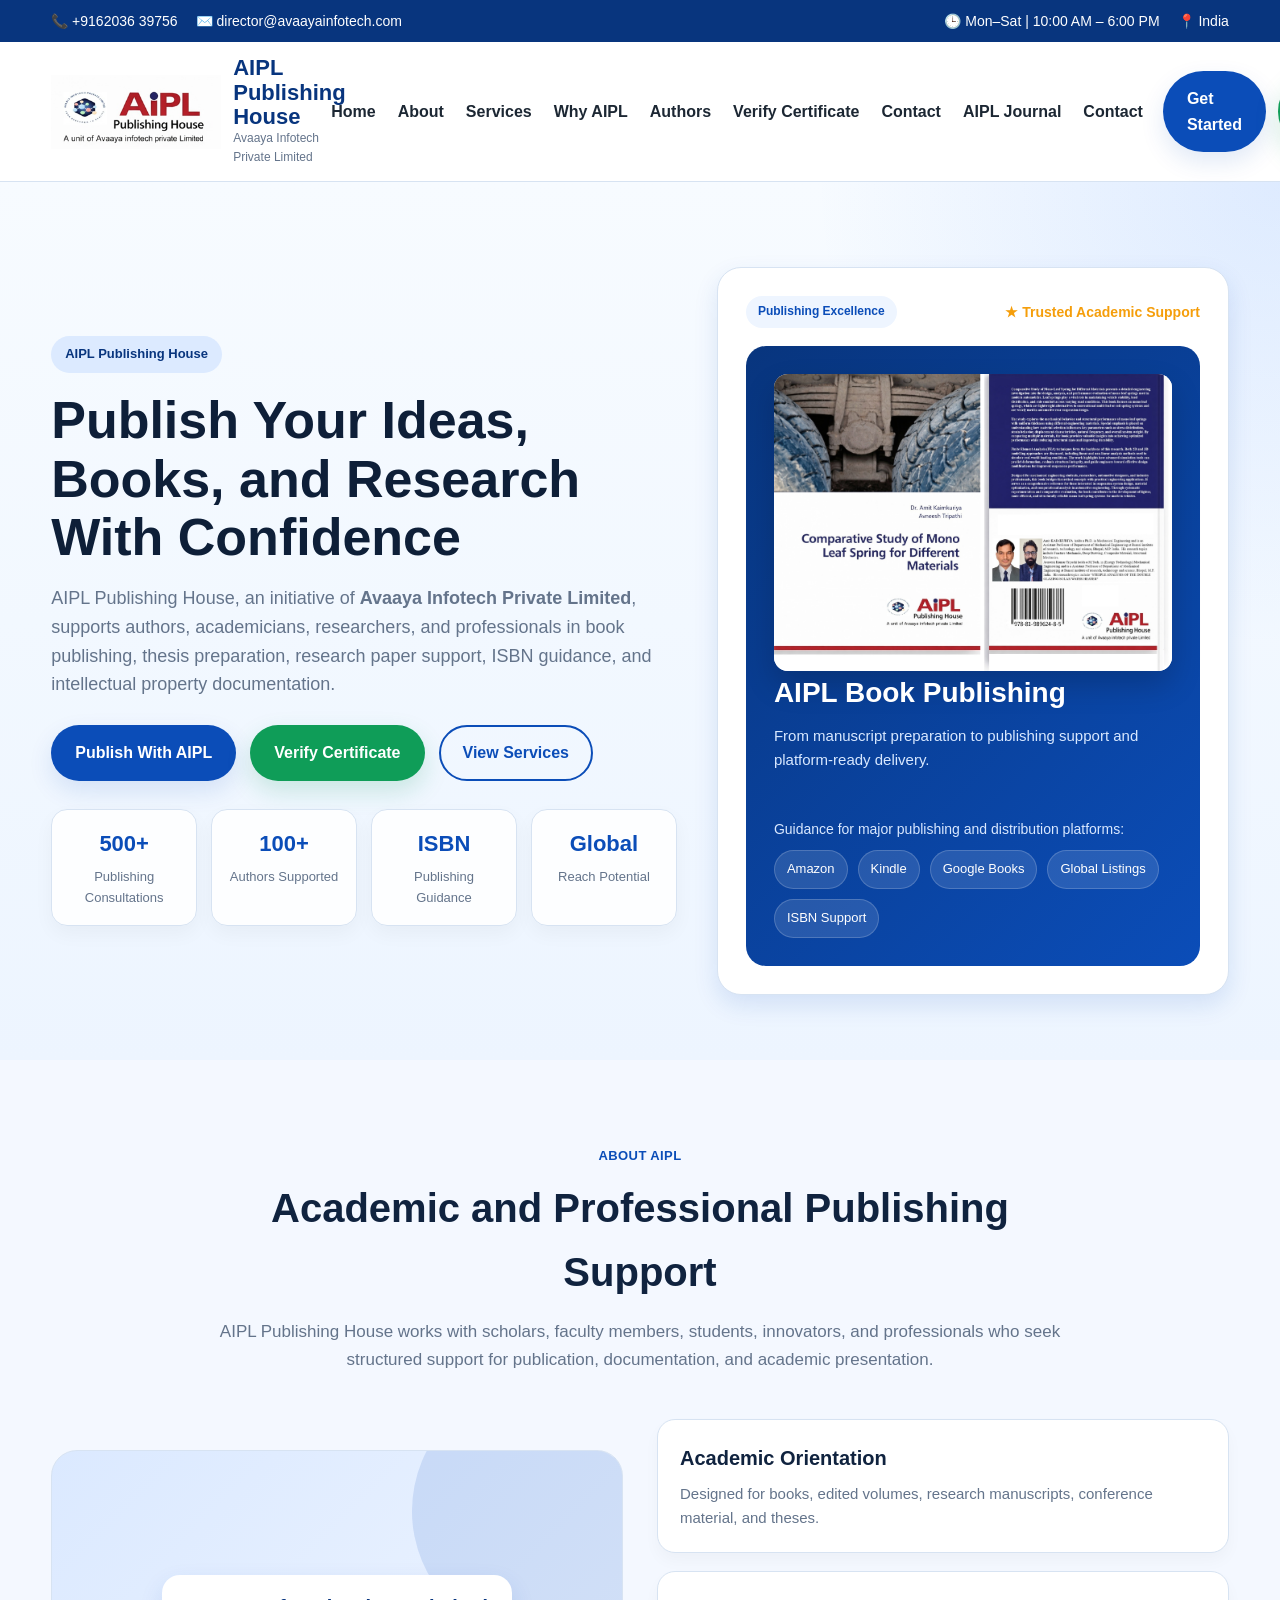
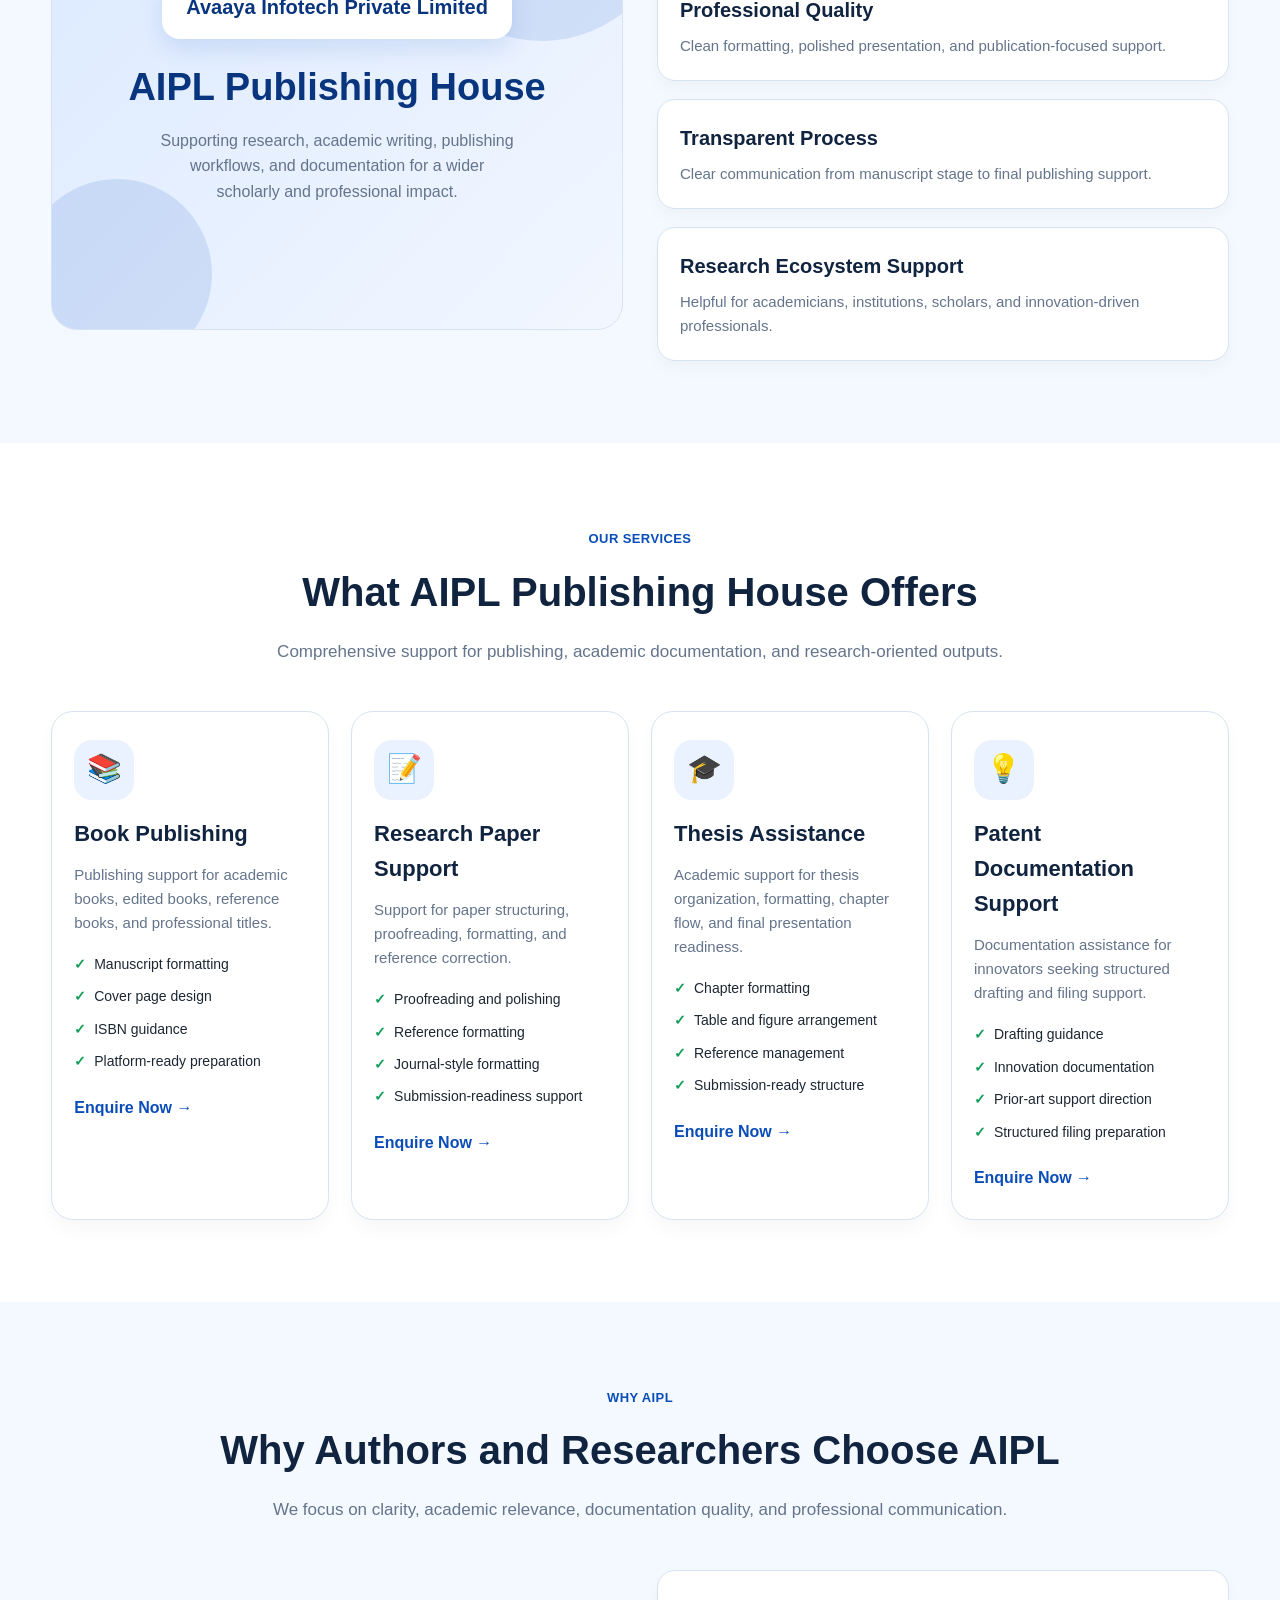
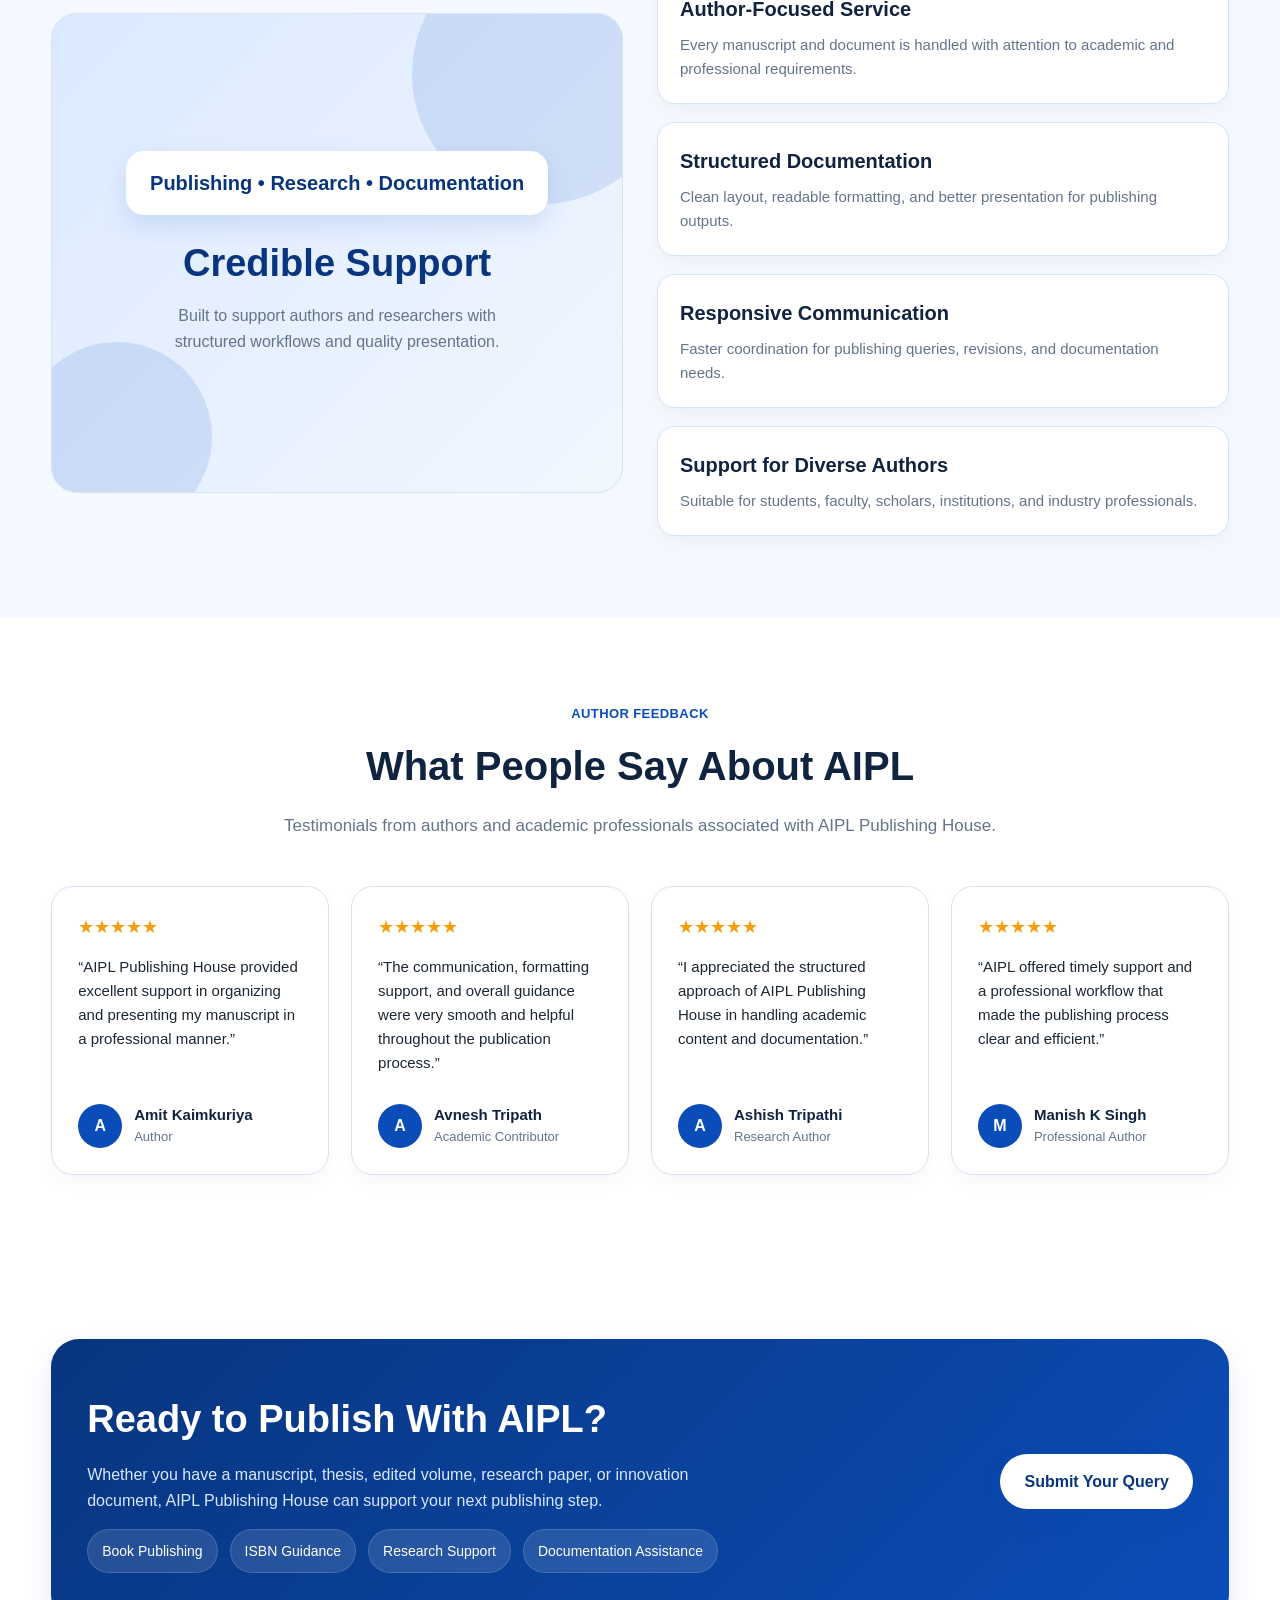
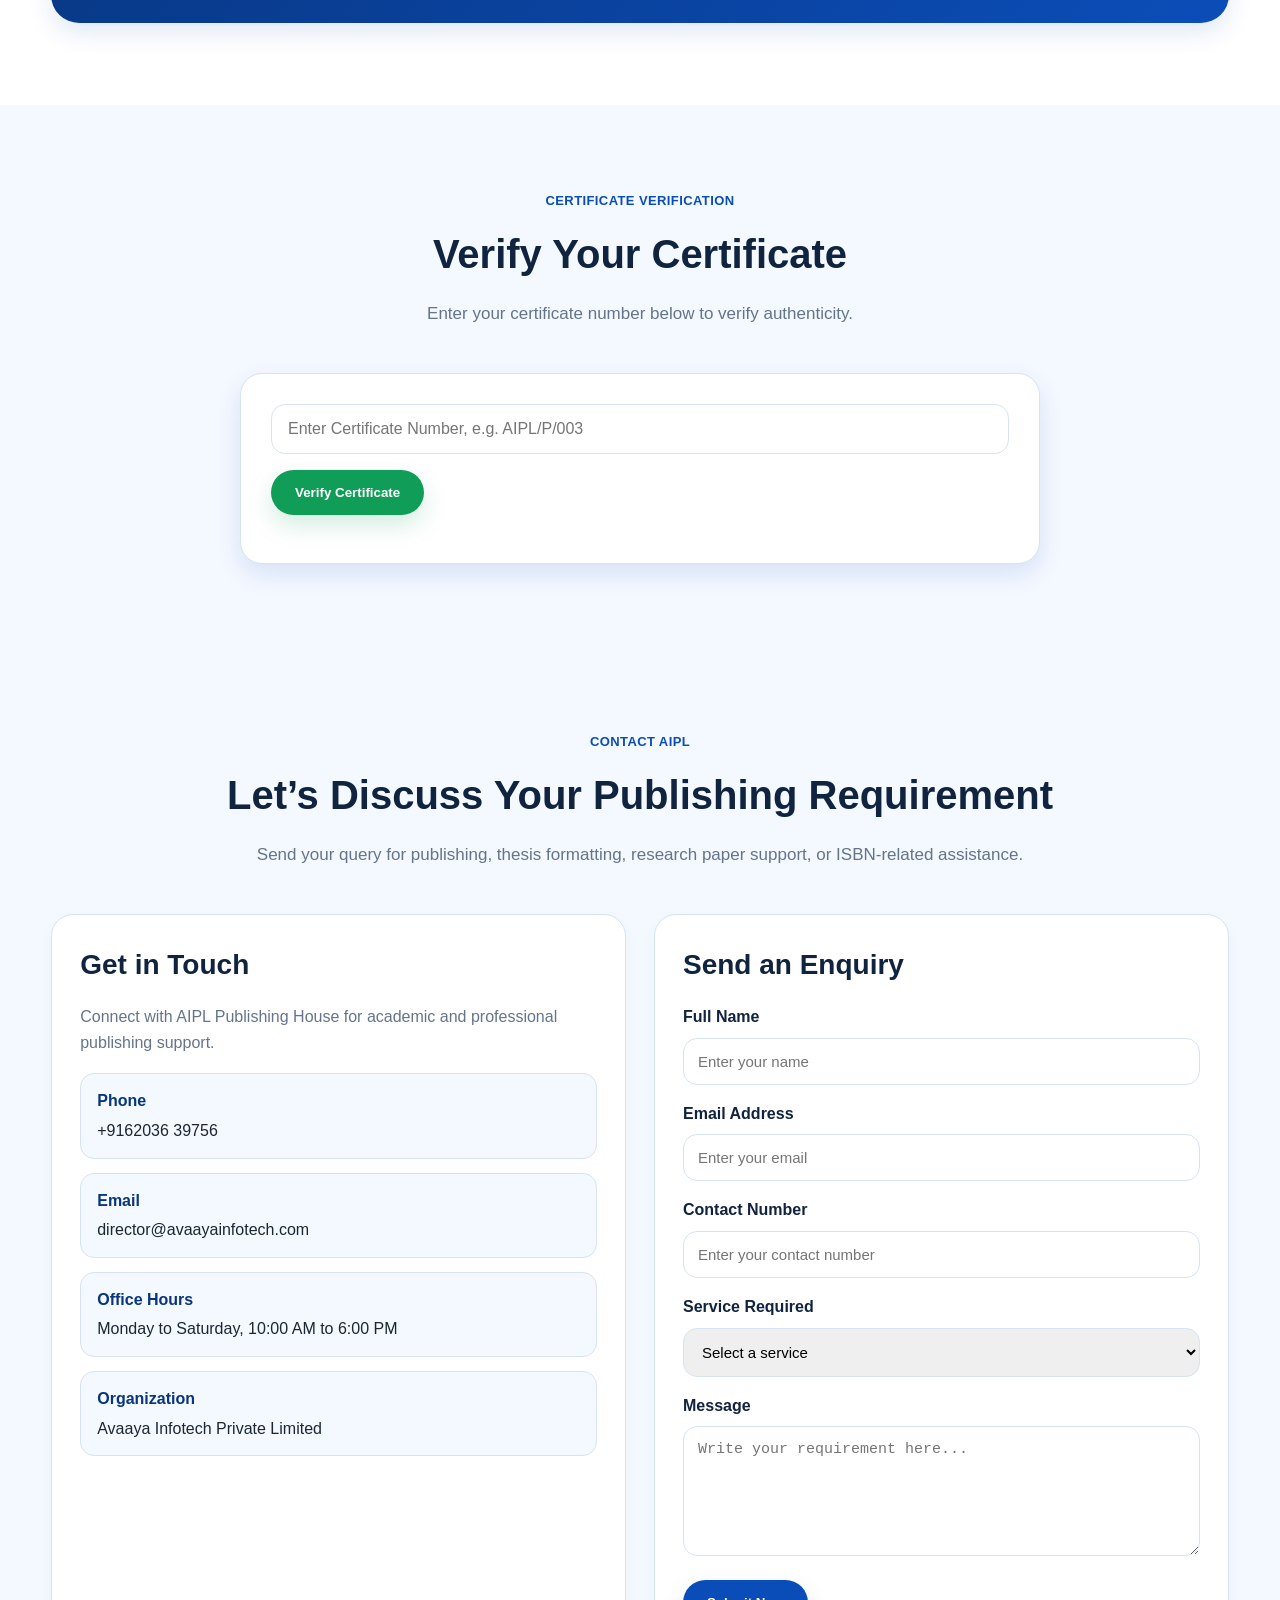
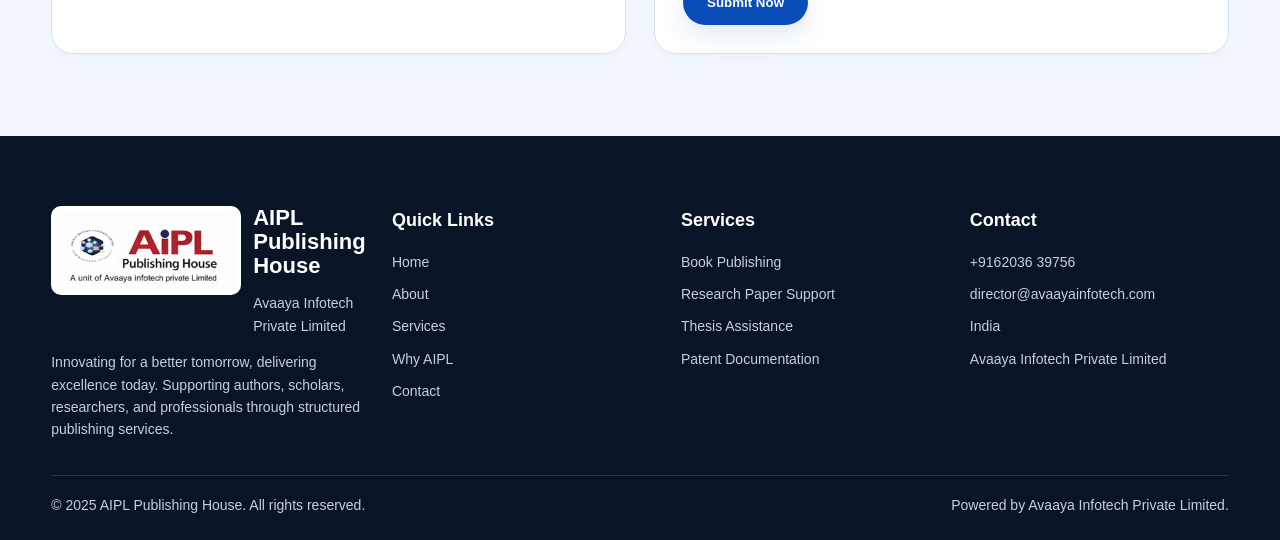
==== commit ae7aa4cf: "Update index.html" ====
--- a/aipl/index.html
+++ b/aipl/index.html
@@ -919,6 +919,16 @@
           <li><a href="#testimonials">Authors</a></li>
           <li><a href="#verify">Verify Certificate</a></li>
             <li><a href="#contact">Contact</a></li>
+          <a href="../AIPLjournal/index.html"
+       target="_blank"
+       rel="noopener noreferrer">
+      AIPL Journal
+    </a>
+  </li>
+
+  <li><a href="#contact">Contact</a></li>
+
+</ul>
         </ul>
       </nav>
 
